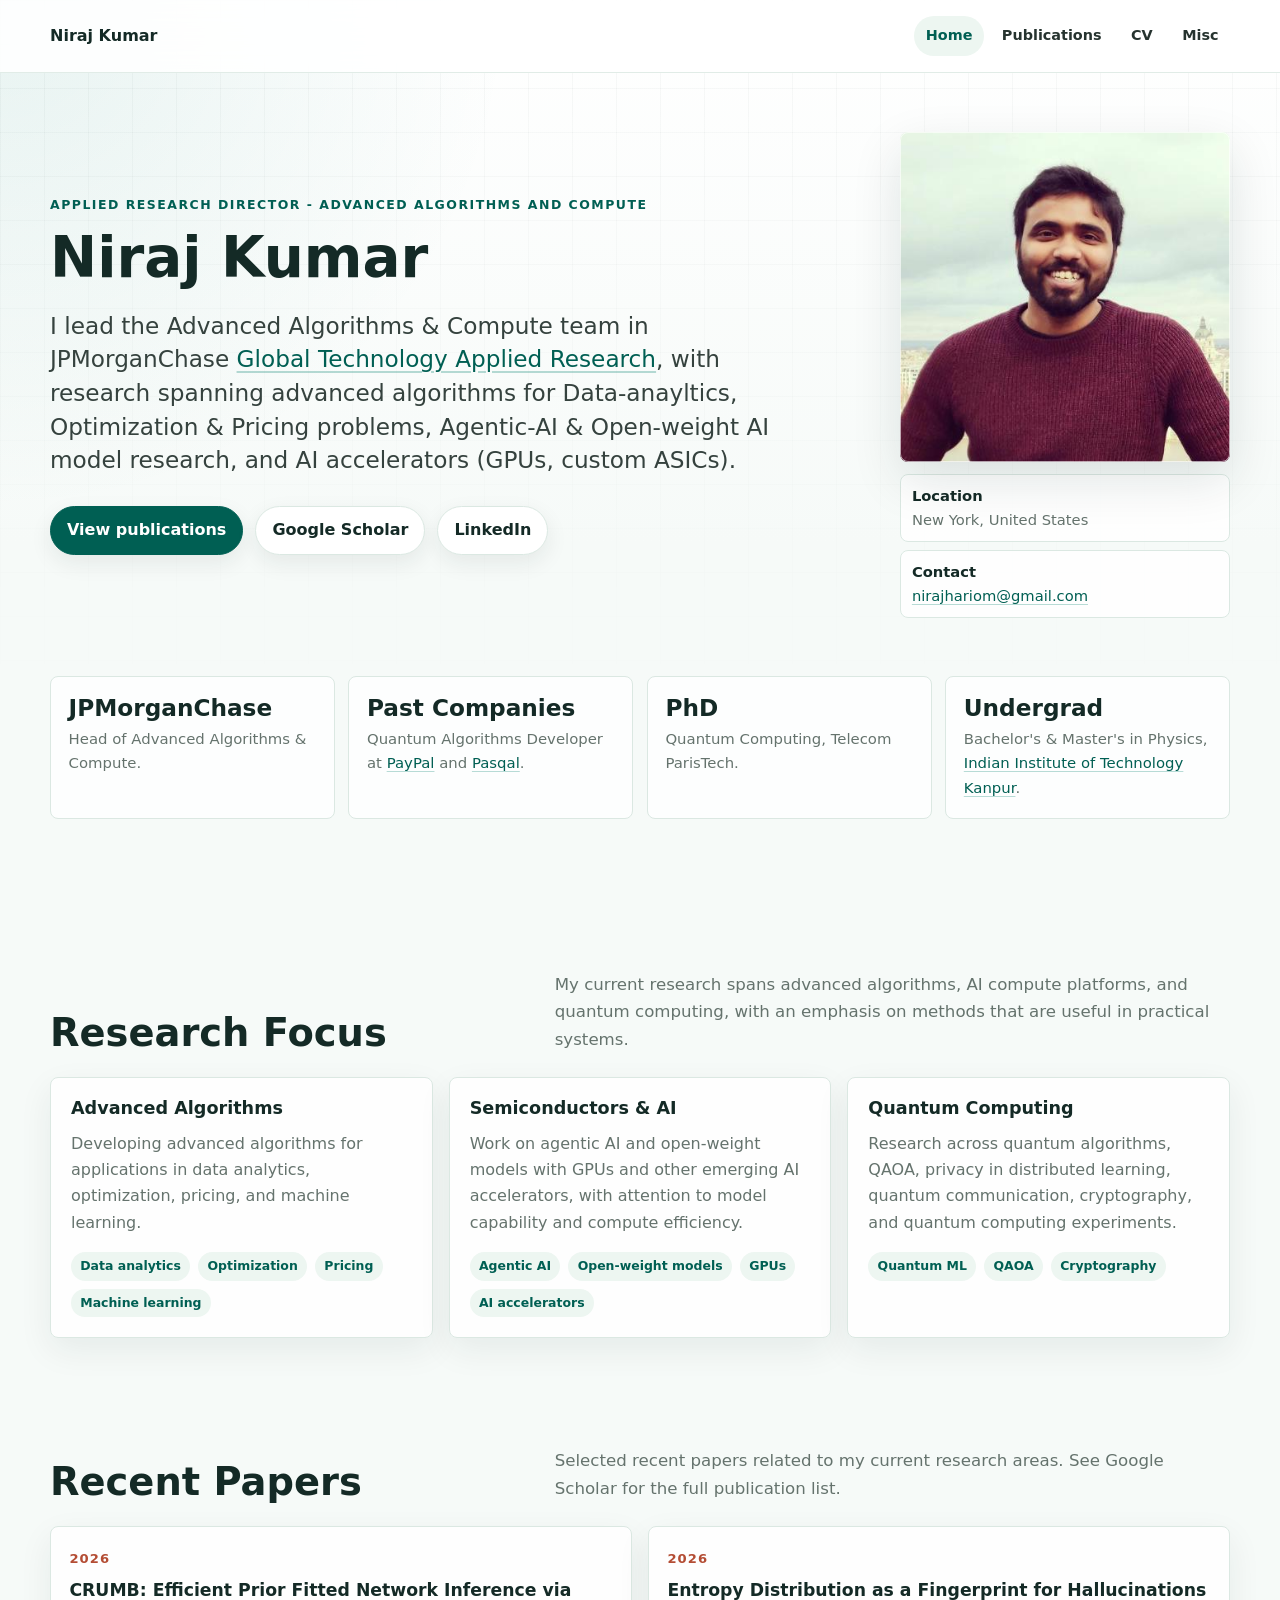
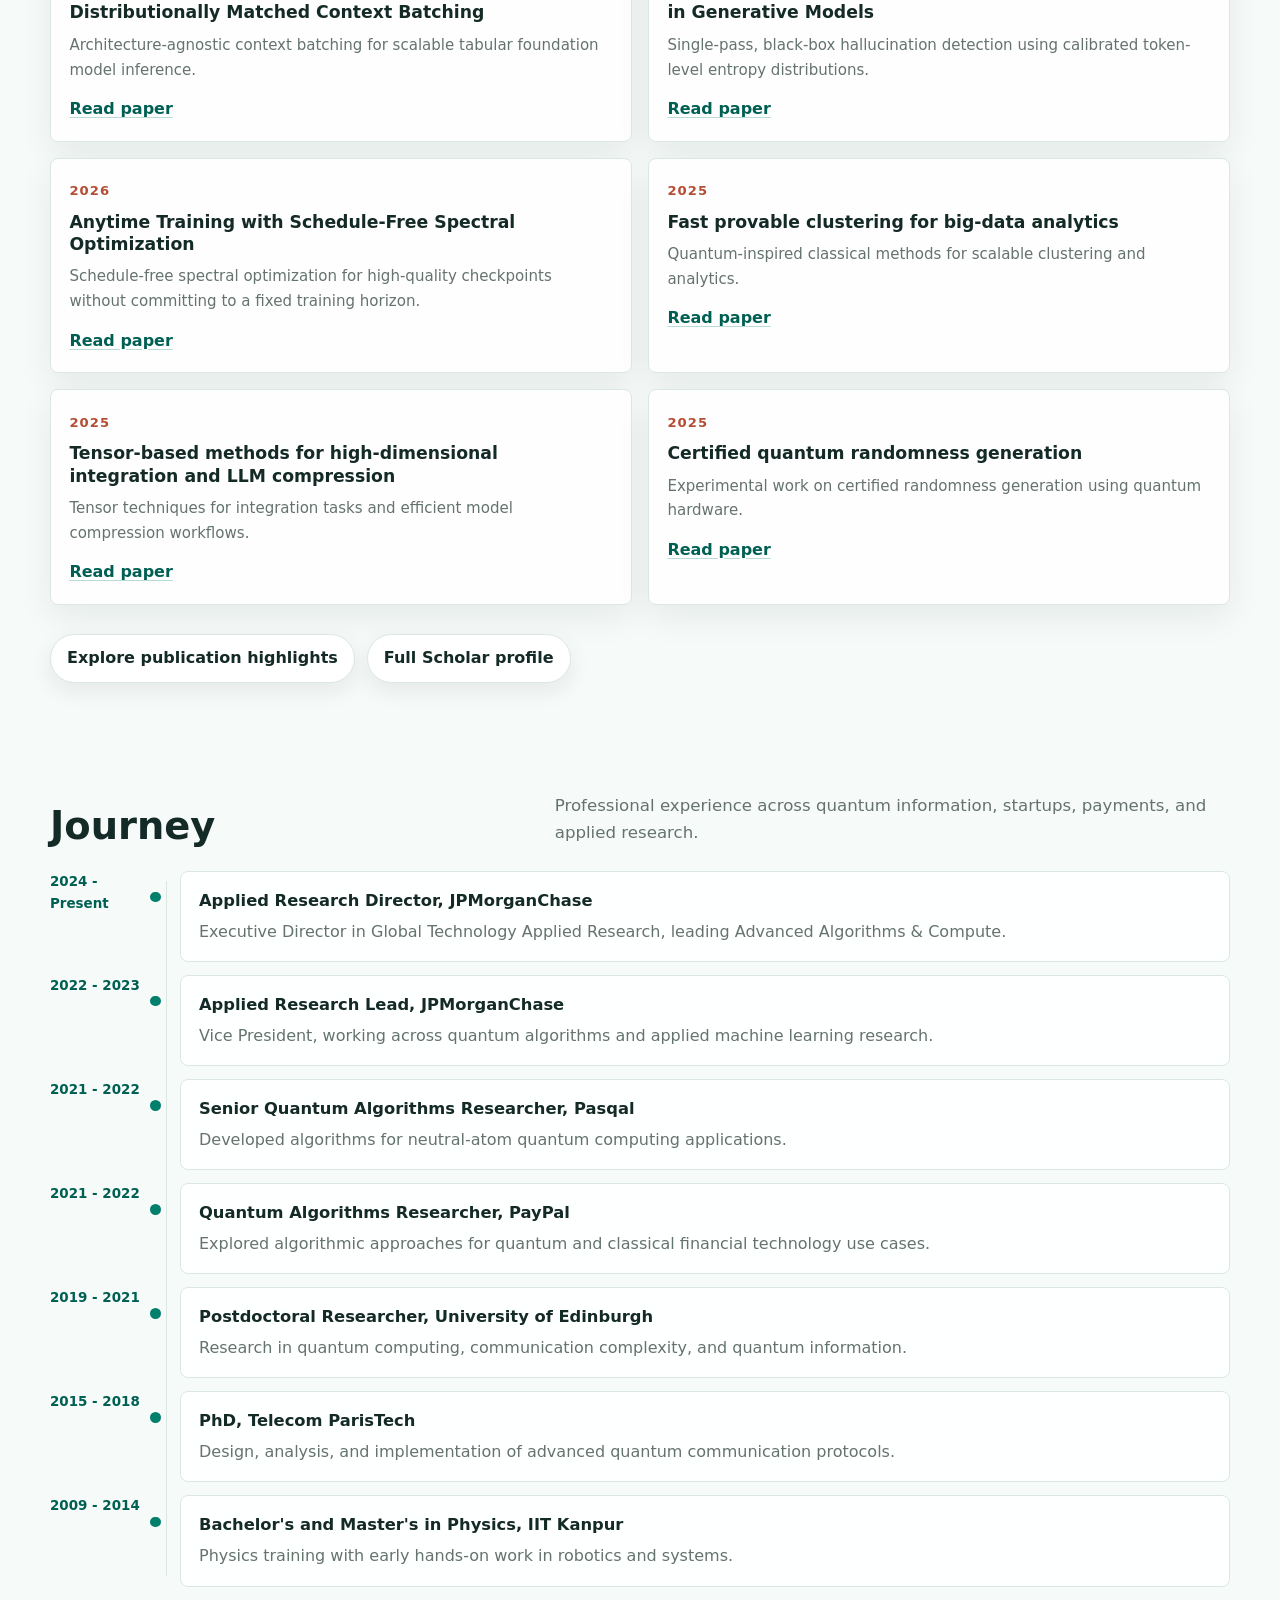
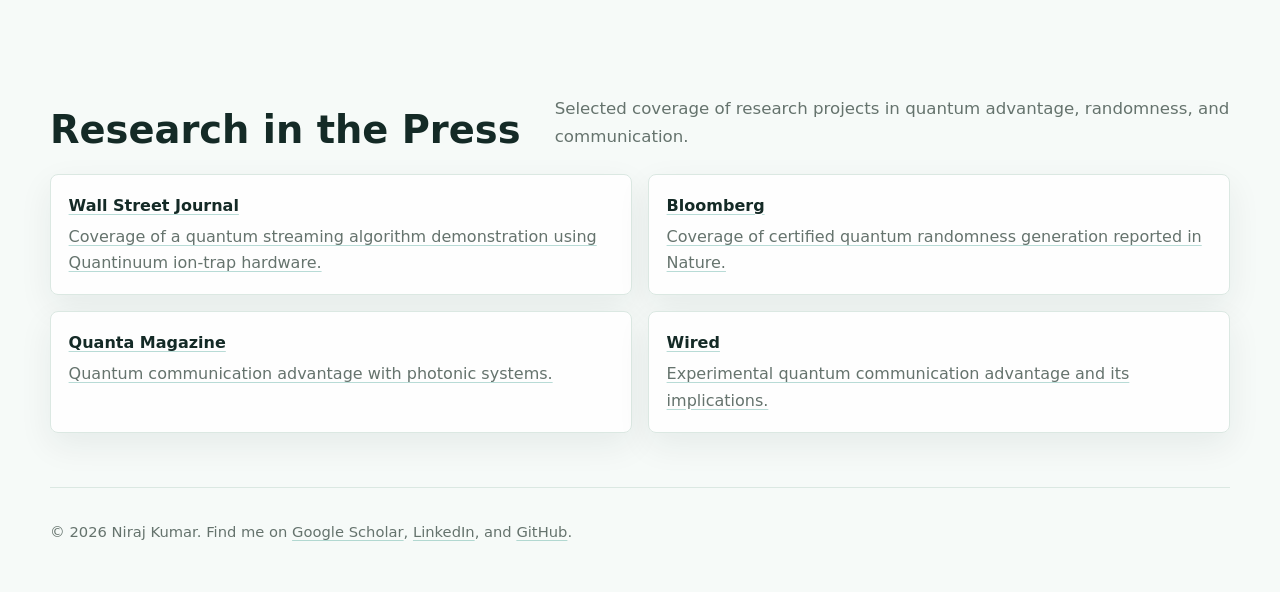
==== index.html @ 48a0d88f "Update index.html" ====
<!doctype html>
<html lang="en">
<head>
  <meta charset="utf-8">
  <meta name="viewport" content="width=device-width, initial-scale=1">

  <title>Niraj Kumar | Applied Research Director at JPMorganChase</title>
  <link rel="canonical" href="https://nirajkumar92.github.io/">
  <meta name="description" content="Niraj Kumar is an Applied Research Director at JPMorganChase GTAR working on advanced algorithms, AI compute, optimization, and quantum computing.">

  <meta name="google-site-verification" content="pSe8TvhE9SYt-jB5X8OEEbvSDtp_xi95sggLkRnEEz4">

  <script type="application/ld+json">
  {
    "@context": "https://schema.org",
    "@type": "ProfilePage",
    "url": "https://nirajkumar92.github.io/",
    "name": "Niraj Kumar",
    "description": "Applied research in advanced algorithms, AI compute, optimization, and quantum computing.",
    "mainEntity": {
      "@type": "Person",
      "@id": "https://nirajkumar92.github.io/#niraj-kumar",
      "name": "Niraj Kumar",
      "url": "https://nirajkumar92.github.io/",
      "image": "https://nirajkumar92.github.io/assets/headshot.jpg",
      "jobTitle": "Applied Research Director",
      "worksFor": {
        "@type": "Organization",
        "name": "JPMorganChase Global Technology Applied Research"
      },
      "hasCredential": {
        "@type": "EducationalOccupationalCredential",
        "credentialCategory": "PhD"
      },
      "sameAs": [
        "https://www.linkedin.com/in/nirajkumar92/",
        "https://scholar.google.com/citations?user=RTUHCCQAAAAJ&hl=en",
        "https://orcid.org/0000-0003-3037-1083",
        "https://github.com/nirajkumar92",
        "https://x.com/niraj_kum"
      ],
      "knowsAbout": [
        "quantum-inspired algorithms",
        "randomized numerical linear algebra",
        "machine learning",
        "large language models",
        "tensor networks",
        "optimization",
        "quantum algorithms",
        "quantum communication"
      ]
    }
  }
  </script>

  <meta property="og:type" content="profile">
  <meta property="og:url" content="https://nirajkumar92.github.io/">
  <meta property="og:title" content="Niraj Kumar | Applied Research Director at JPMorganChase">
  <meta property="og:description" content="Applied research in advanced algorithms, AI compute, optimization, and quantum computing.">
  <meta property="og:image" content="https://nirajkumar92.github.io/assets/headshot.jpg">
  <meta name="twitter:card" content="summary_large_image">
  <meta name="twitter:title" content="Niraj Kumar | Applied Research Director at JPMorganChase">
  <meta name="twitter:description" content="Applied research in advanced algorithms, AI compute, optimization, and quantum computing.">
  <meta name="twitter:url" content="https://nirajkumar92.github.io/">
  <meta name="twitter:image" content="https://nirajkumar92.github.io/assets/headshot.jpg">

  <link rel="stylesheet" href="/assets/style.css?v=20260613">
</head>

<body>
  <nav class="skip-links" aria-label="Skip links">
    <ul>
      <li><a href="#site-nav" class="screen-reader-shortcut">Skip to navigation</a></li>
      <li><a href="#main" class="screen-reader-shortcut">Skip to content</a></li>
      <li><a href="#footer" class="screen-reader-shortcut">Skip to footer</a></li>
    </ul>
  </nav>

  <header class="site-header">
    <nav id="site-nav" class="site-nav" aria-label="Primary">
      <a class="brand" href="/index.html">Niraj Kumar</a>
      <ul class="nav-links">
        <li><a href="/index.html" aria-current="page">Home</a></li>
        <li><a href="/publications.html">Publications</a></li>
        <li><a href="/cv.html">CV</a></li>
        <li><a href="/misc.html">Misc</a></li>
      </ul>
    </nav>
  </header>

  <main id="main">
    <section class="hero" aria-labelledby="intro-title">
      <div>
        <p class="eyebrow">Applied Research Director - Advanced Algorithms and Compute</p>
        <h1 id="intro-title">Niraj Kumar</h1>
        <p class="lede">
          I lead the Advanced Algorithms &amp; Compute team in JPMorganChase
          <a href="https://www.jpmorganchase.com/about/technology/research/applied-research" target="_blank" rel="noopener">Global Technology Applied Research</a>,
          with research spanning advanced algorithms for Data-anayltics, Optimization & Pricing problems, Agentic-AI & Open-weight AI model research, and AI accelerators (GPUs, custom ASICs).
        </p>
        <div class="hero-actions">
          <a class="button primary" href="/publications.html">View publications</a>
          <a class="button" href="https://scholar.google.com/citations?user=RTUHCCQAAAAJ&hl=en" target="_blank" rel="noopener">Google Scholar</a>
          <a class="button" href="https://www.linkedin.com/in/nirajkumar92/" target="_blank" rel="noopener">LinkedIn</a>
        </div>
      </div>

      <aside class="hero-portrait" aria-label="Profile summary">
        <div class="portrait-frame">
          <img src="/assets/headshot.jpg" alt="Niraj Kumar portrait">
        </div>
        <ul class="profile-facts">
          <li><strong>Location</strong>New York, United States</li>
          <li><strong>Contact</strong><a href="mailto:nirajhariom@gmail.com">nirajhariom@gmail.com</a></li>
        </ul>
      </aside>
    </section>

    <section class="section compact" aria-label="Research highlights">
      <div class="quick-stats">
        <div class="stat">
          <strong>JPMorganChase</strong>
          <span>Head of Advanced Algorithms &amp; Compute.</span>
        </div>
        <div class="stat">
          <strong>Past Companies</strong>
          <span>Quantum Algorithms Developer at <a href="https://www.paypal.com/" target="_blank" rel="noopener">PayPal</a> and <a href="https://pasqal.com/" target="_blank" rel="noopener">Pasqal</a>.</span>
        </div>
        <div class="stat">
          <strong>PhD</strong>
          <span>Quantum Computing, Telecom ParisTech.</span>
        </div>
        <div class="stat">
          <strong>Undergrad</strong>
          <span>Bachelor's &amp; Master's in Physics, <a href="https://www.iitk.ac.in/" target="_blank" rel="noopener">Indian Institute of Technology Kanpur</a>.</span>
        </div>
      </div>
    </section>

    <section class="section" aria-labelledby="focus-title">
      <div class="section-header">
        <h2 id="focus-title">Research Focus</h2>
        <p>
          My current research spans advanced algorithms, AI compute platforms, and quantum computing, with an emphasis
          on methods that are useful in practical systems.
        </p>
      </div>
      <div class="card-grid">
        <article class="feature-card">
          <h3>Advanced Algorithms</h3>
          <p>Developing advanced algorithms for applications in data analytics, optimization, pricing, and machine learning.</p>
          <ul class="tag-list">
            <li>Data analytics</li>
            <li>Optimization</li>
            <li>Pricing</li>
            <li>Machine learning</li>
          </ul>
        </article>
        <article class="feature-card">
          <h3>Semiconductors &amp; AI</h3>
          <p>Work on agentic AI and open-weight models with GPUs and other emerging AI accelerators, with attention to model capability and compute efficiency.</p>
          <ul class="tag-list">
            <li>Agentic AI</li>
            <li>Open-weight models</li>
            <li>GPUs</li>
            <li>AI accelerators</li>
          </ul>
        </article>
        <article class="feature-card">
          <h3>Quantum Computing</h3>
          <p>Research across quantum algorithms, QAOA, privacy in distributed learning, quantum communication, cryptography, and quantum computing experiments.</p>
          <ul class="tag-list">
            <li>Quantum ML</li>
            <li>QAOA</li>
            <li>Cryptography</li>
          </ul>
        </article>
      </div>
    </section>

    <section class="section" aria-labelledby="papers-title">
      <div class="section-header">
        <h2 id="papers-title">Recent Papers</h2>
        <p>
          Selected recent papers related to my current research areas. See Google Scholar for the full publication list.
        </p>
      </div>
      <div class="paper-grid">
        <article class="paper-card">
          <time datetime="2026">2026</time>
          <h3>CRUMB: Efficient Prior Fitted Network Inference via Distributionally Matched Context Batching</h3>
          <p>Architecture-agnostic context batching for scalable tabular foundation model inference.</p>
          <a href="https://arxiv.org/abs/2606.11473" target="_blank" rel="noopener">Read paper</a>
        </article>
        <article class="paper-card">
          <time datetime="2026">2026</time>
          <h3>Entropy Distribution as a Fingerprint for Hallucinations in Generative Models</h3>
          <p>Single-pass, black-box hallucination detection using calibrated token-level entropy distributions.</p>
          <a href="https://arxiv.org/abs/2605.28264" target="_blank" rel="noopener">Read paper</a>
        </article>
        <article class="paper-card">
          <time datetime="2026">2026</time>
          <h3>Anytime Training with Schedule-Free Spectral Optimization</h3>
          <p>Schedule-free spectral optimization for high-quality checkpoints without committing to a fixed training horizon.</p>
          <a href="https://arxiv.org/abs/2605.23061" target="_blank" rel="noopener">Read paper</a>
        </article>
        <article class="paper-card">
          <time datetime="2025">2025</time>
          <h3>Fast provable clustering for big-data analytics</h3>
          <p>Quantum-inspired classical methods for scalable clustering and analytics.</p>
          <a href="https://arxiv.org/abs/2504.20982" target="_blank" rel="noopener">Read paper</a>
        </article>
        <article class="paper-card">
          <time datetime="2025">2025</time>
          <h3>Tensor-based methods for high-dimensional integration and LLM compression</h3>
          <p>Tensor techniques for integration tasks and efficient model compression workflows.</p>
          <a href="https://arxiv.org/abs/2506.09105" target="_blank" rel="noopener">Read paper</a>
        </article>
        <article class="paper-card">
          <time datetime="2025">2025</time>
          <h3>Certified quantum randomness generation</h3>
          <p>Experimental work on certified randomness generation using quantum hardware.</p>
          <a href="https://www.nature.com/articles/s41586-025-08737-1" target="_blank" rel="noopener">Read paper</a>
        </article>
      </div>
      <div class="button-row">
        <a class="button" href="/publications.html">Explore publication highlights</a>
        <a class="button" href="https://scholar.google.com/citations?user=RTUHCCQAAAAJ&hl=en" target="_blank" rel="noopener">Full Scholar profile</a>
      </div>
    </section>

    <section class="section" aria-labelledby="journey-title">
      <div class="section-header">
        <h2 id="journey-title">Journey</h2>
        <p>
          Professional experience across quantum information, startups, payments, and applied research.
        </p>
      </div>
      <ol class="timeline">
        <li>
          <time>2024 - Present</time>
          <div class="timeline-content">
            <h3>Applied Research Director, JPMorganChase</h3>
            <p>Executive Director in Global Technology Applied Research, leading Advanced Algorithms &amp; Compute.</p>
          </div>
        </li>
        <li>
          <time>2022 - 2023</time>
          <div class="timeline-content">
            <h3>Applied Research Lead, JPMorganChase</h3>
            <p>Vice President, working across quantum algorithms and applied machine learning research.</p>
          </div>
        </li>
        <li>
          <time>2021 - 2022</time>
          <div class="timeline-content">
            <h3>Senior Quantum Algorithms Researcher, Pasqal</h3>
            <p>Developed algorithms for neutral-atom quantum computing applications.</p>
          </div>
        </li>
        <li>
          <time>2021 - 2022</time>
          <div class="timeline-content">
            <h3>Quantum Algorithms Researcher, PayPal</h3>
            <p>Explored algorithmic approaches for quantum and classical financial technology use cases.</p>
          </div>
        </li>
        <li>
          <time>2019 - 2021</time>
          <div class="timeline-content">
            <h3>Postdoctoral Researcher, University of Edinburgh</h3>
            <p>Research in quantum computing, communication complexity, and quantum information.</p>
          </div>
        </li>
        <li>
          <time>2015 - 2018</time>
          <div class="timeline-content">
            <h3>PhD, Telecom ParisTech</h3>
            <p>Design, analysis, and implementation of advanced quantum communication protocols.</p>
          </div>
        </li>
        <li>
          <time>2009 - 2014</time>
          <div class="timeline-content">
            <h3>Bachelor's and Master's in Physics, IIT Kanpur</h3>
            <p>Physics training with early hands-on work in robotics and systems.</p>
          </div>
        </li>
      </ol>
    </section>

    <section class="section" aria-labelledby="press-title">
      <div class="section-header">
        <h2 id="press-title">Research in the Press</h2>
        <p>
          Selected coverage of research projects in quantum advantage, randomness, and communication.
        </p>
      </div>
      <div class="press-list">
        <a class="press-card" href="https://www.wsj.com/articles/the-next-big-quantum-computer-has-arrived-c1053c2a" target="_blank" rel="noopener">
          <strong>Wall Street Journal</strong>
          <span>Coverage of a quantum streaming algorithm demonstration using Quantinuum ion-trap hardware.</span>
        </a>
        <a class="press-card" href="https://www.bloomberg.com/news/articles/2025-03-26/jpmorgan-says-quantum-experiment-generated-truly-random-numbers" target="_blank" rel="noopener">
          <strong>Bloomberg</strong>
          <span>Coverage of certified quantum randomness generation reported in Nature.</span>
        </a>
        <a class="press-card" href="https://www.quantamagazine.org/milestone-experiment-proves-quantum-communication-really-is-faster-20181219/" target="_blank" rel="noopener">
          <strong>Quanta Magazine</strong>
          <span>Quantum communication advantage with photonic systems.</span>
        </a>
        <a class="press-card" href="https://www.wired.com/story/its-not-a-myth-quantum-messages-really-can-travel-faster/" target="_blank" rel="noopener">
          <strong>Wired</strong>
          <span>Experimental quantum communication advantage and its implications.</span>
        </a>
      </div>
    </section>
  </main>

  <footer id="footer" class="page-footer">
    <span>© 2026 Niraj Kumar.</span>
    <span> Find me on <a href="https://scholar.google.com/citations?user=RTUHCCQAAAAJ&hl=en" target="_blank" rel="noopener">Google Scholar</a>, <a href="https://www.linkedin.com/in/nirajkumar92/" target="_blank" rel="noopener">LinkedIn</a>, and <a href="https://github.com/nirajkumar92" target="_blank" rel="noopener">GitHub</a>.</span>
  </footer>
</body>
</html>
---- assets/style.css ----
:root {
  --bg: #f6faf8;
  --surface: #ffffff;
  --surface-soft: #edf6f1;
  --text: #26332f;
  --heading: #142a26;
  --muted: #65736d;
  --line: #dbe8e2;
  --accent: #007f6d;
  --accent-strong: #005f53;
  --accent-warm: #b44d34;
  --shadow: 0 18px 50px rgba(20, 42, 38, 0.12);
  --max: 1180px;
}

* {
  box-sizing: border-box;
}

html {
  scroll-behavior: smooth;
}

body {
  margin: 0;
  background:
    radial-gradient(circle at top left, rgba(0, 127, 109, 0.09), transparent 32rem),
    linear-gradient(180deg, #ffffff 0%, var(--bg) 34rem);
  color: var(--text);
  font-family: Inter, ui-sans-serif, system-ui, -apple-system, BlinkMacSystemFont, "Segoe UI", Arial, sans-serif;
  font-size: 16px;
  line-height: 1.65;
}

body::before {
  content: "";
  position: fixed;
  inset: 0;
  pointer-events: none;
  background-image: linear-gradient(rgba(20, 42, 38, 0.035) 1px, transparent 1px), linear-gradient(90deg, rgba(20, 42, 38, 0.035) 1px, transparent 1px);
  background-size: 44px 44px;
  mask-image: linear-gradient(180deg, #000 0%, transparent 44rem);
}

a {
  color: var(--accent-strong);
  text-decoration-color: rgba(0, 127, 109, 0.28);
  text-underline-offset: 0.18em;
}

a:hover,
a:focus {
  color: var(--accent);
}

img {
  max-width: 100%;
  display: block;
}

.skip-links {
  margin: 0;
}

.skip-links ul {
  margin: 0;
  padding: 0;
  list-style: none;
}

.screen-reader-shortcut {
  position: absolute;
  top: -1000em;
  left: 0.75rem;
  z-index: 99;
  padding: 0.65rem 0.9rem;
  background: var(--heading);
  color: #fff;
}

.screen-reader-shortcut:focus {
  top: 0.75rem;
}

.site-header {
  position: sticky;
  top: 0;
  z-index: 20;
  border-bottom: 1px solid rgba(219, 232, 226, 0.82);
  background: rgba(255, 255, 255, 0.88);
  backdrop-filter: blur(16px);
}

.site-nav {
  width: min(100% - 2rem, var(--max));
  margin: 0 auto;
  min-height: 72px;
  display: flex;
  align-items: center;
  justify-content: space-between;
  gap: 1rem;
}

.brand {
  color: var(--heading);
  font-weight: 800;
  letter-spacing: 0;
  text-decoration: none;
}

.nav-links {
  display: flex;
  align-items: center;
  gap: 0.4rem;
  margin: 0;
  padding: 0;
  list-style: none;
}

.nav-links a {
  display: inline-flex;
  align-items: center;
  min-height: 40px;
  padding: 0.35rem 0.72rem;
  border-radius: 999px;
  color: var(--text);
  font-size: 0.9rem;
  font-weight: 700;
  text-decoration: none;
}

.nav-links a:hover,
.nav-links a[aria-current="page"] {
  background: var(--surface-soft);
  color: var(--accent-strong);
}

.section,
.page-shell {
  width: min(100% - 2rem, var(--max));
  margin: 0 auto;
}

.hero {
  position: relative;
  width: min(100% - 2rem, var(--max));
  margin: 0 auto;
  padding: 3.7rem 0 2.45rem;
  display: grid;
  grid-template-columns: minmax(0, 1.35fr) minmax(280px, 0.65fr);
  gap: 2.6rem;
  align-items: center;
}

.eyebrow {
  margin: 0 0 0.9rem;
  color: var(--accent-strong);
  font-size: 0.78rem;
  font-weight: 800;
  letter-spacing: 0.12em;
  text-transform: uppercase;
}

.hero h1,
.page-hero h1 {
  margin: 0;
  color: var(--heading);
  font-size: clamp(2.35rem, 4.4vw, 3.9rem);
  line-height: 0.98;
  letter-spacing: 0;
}

.hero .lede,
.page-hero .lede {
  max-width: 760px;
  margin: 1.45rem 0 0;
  color: #35423e;
  font-size: clamp(1.12rem, 2vw, 1.45rem);
  line-height: 1.45;
}

.hero-actions,
.button-row {
  display: flex;
  flex-wrap: wrap;
  gap: 0.75rem;
  margin-top: 1.8rem;
}

.button {
  display: inline-flex;
  align-items: center;
  justify-content: center;
  min-height: 44px;
  padding: 0.65rem 1rem;
  border: 1px solid var(--line);
  border-radius: 999px;
  background: var(--surface);
  color: var(--heading);
  font-weight: 800;
  text-decoration: none;
  box-shadow: 0 8px 22px rgba(20, 42, 38, 0.08);
}

.button.primary {
  border-color: var(--accent-strong);
  background: var(--accent-strong);
  color: #fff;
}

.button:hover {
  transform: translateY(-1px);
  color: var(--heading);
}

.button.primary:hover {
  color: #fff;
  background: var(--accent);
}

.hero-portrait {
  justify-self: end;
  width: min(100%, 330px);
}

.portrait-frame {
  position: relative;
  border-radius: 8px;
  overflow: hidden;
  background: var(--surface-soft);
  box-shadow: var(--shadow);
}

.portrait-frame::after {
  content: "";
  position: absolute;
  inset: 0;
  border: 1px solid rgba(255, 255, 255, 0.62);
  border-radius: inherit;
  pointer-events: none;
}

.portrait-frame img {
  width: 100%;
  aspect-ratio: 1;
  object-fit: cover;
}

.profile-facts {
  margin: 0.75rem 0 0;
  padding: 0;
  list-style: none;
  display: grid;
  gap: 0.5rem;
}

.profile-facts li {
  padding: 0.54rem 0.68rem;
  border: 1px solid var(--line);
  border-radius: 8px;
  background: rgba(255, 255, 255, 0.82);
  color: var(--muted);
  font-size: 0.92rem;
}

.profile-facts strong {
  display: block;
  color: var(--heading);
}

.quick-stats {
  display: grid;
  grid-template-columns: repeat(4, minmax(0, 1fr));
  gap: 0.85rem;
  margin: 0 auto 2.7rem;
}

.stat {
  min-height: 112px;
  padding: 1.1rem;
  border: 1px solid var(--line);
  border-radius: 8px;
  background: rgba(255, 255, 255, 0.82);
}

.stat strong {
  display: block;
  color: var(--heading);
  font-size: 1.45rem;
  line-height: 1.1;
}

.stat span {
  display: block;
  margin-top: 0.4rem;
  color: var(--muted);
  font-size: 0.93rem;
}

.section {
  padding: 3.4rem 0;
}

.section.compact {
  padding-top: 1.2rem;
}

.section-header {
  display: grid;
  grid-template-columns: minmax(0, 0.7fr) minmax(0, 1fr);
  gap: 2rem;
  align-items: end;
  margin-bottom: 1.5rem;
}

.section-header h2,
.page__title {
  margin: 0;
  color: var(--heading);
  font-size: clamp(1.75rem, 3vw, 2.55rem);
  line-height: 1.08;
}

.section-header p {
  margin: 0;
  color: var(--muted);
  font-size: 1.04rem;
}

.card-grid {
  display: grid;
  grid-template-columns: repeat(3, minmax(0, 1fr));
  gap: 1rem;
}

.feature-card,
.paper-card,
.press-card,
.info-card {
  border: 1px solid var(--line);
  border-radius: 8px;
  background: rgba(255, 255, 255, 0.9);
  box-shadow: 0 12px 34px rgba(20, 42, 38, 0.07);
}

.feature-card,
.info-card {
  padding: 1.25rem;
}

.feature-card h3,
.info-card h2,
.info-card h3 {
  margin: 0 0 0.65rem;
  color: var(--heading);
  font-size: 1.1rem;
  line-height: 1.25;
}

.feature-card p,
.info-card p {
  margin: 0;
  color: var(--muted);
}

.tag-list {
  display: flex;
  flex-wrap: wrap;
  gap: 0.5rem;
  margin: 1rem 0 0;
  padding: 0;
  list-style: none;
}

.tag-list li,
.tag {
  display: inline-flex;
  align-items: center;
  min-height: 28px;
  padding: 0.25rem 0.58rem;
  border-radius: 999px;
  background: var(--surface-soft);
  color: var(--accent-strong);
  font-size: 0.78rem;
  font-weight: 800;
}

.paper-grid {
  display: grid;
  grid-template-columns: repeat(2, minmax(0, 1fr));
  gap: 1rem;
}

.paper-card {
  padding: 1.15rem;
}

.paper-card time,
.paper-card .venue {
  color: var(--accent-warm);
  font-size: 0.82rem;
  font-weight: 800;
  letter-spacing: 0.08em;
  text-transform: uppercase;
}

.paper-card h3 {
  margin: 0.45rem 0 0.55rem;
  color: var(--heading);
  font-size: 1.08rem;
  line-height: 1.3;
}

.paper-card p {
  margin: 0;
  color: var(--muted);
  font-size: 0.94rem;
}

.paper-card a {
  display: inline-flex;
  margin-top: 0.85rem;
  font-weight: 800;
}

.timeline {
  position: relative;
  display: grid;
  gap: 0.8rem;
  margin: 0;
  padding: 0;
  list-style: none;
}

.timeline::before {
  content: "";
  position: absolute;
  left: 7.25rem;
  top: 0.65rem;
  bottom: 0.65rem;
  width: 1px;
  background: var(--line);
}

.timeline li {
  display: grid;
  grid-template-columns: 6.4rem minmax(0, 1fr);
  gap: 1.75rem;
  align-items: start;
}

.timeline time {
  color: var(--accent-strong);
  font-size: 0.84rem;
  font-weight: 900;
}

.timeline-content {
  position: relative;
  padding: 1rem 1.1rem;
  border: 1px solid var(--line);
  border-radius: 8px;
  background: rgba(255, 255, 255, 0.88);
}

.timeline-content::before {
  content: "";
  position: absolute;
  left: -2.14rem;
  top: 1.08rem;
  width: 0.65rem;
  height: 0.65rem;
  border: 3px solid var(--bg);
  border-radius: 999px;
  background: var(--accent);
}

.timeline-content h3 {
  margin: 0;
  color: var(--heading);
  font-size: 1.02rem;
}

.timeline-content p {
  margin: 0.25rem 0 0;
  color: var(--muted);
}

.press-list {
  display: grid;
  grid-template-columns: repeat(2, minmax(0, 1fr));
  gap: 1rem;
}

.press-card {
  padding: 1.1rem;
}

.press-card strong {
  display: block;
  color: var(--heading);
}

.press-card span {
  display: block;
  margin-top: 0.3rem;
  color: var(--muted);
}

.page-hero {
  padding: 4rem 0 2.2rem;
}

.page-shell {
  padding-bottom: 4rem;
}

.content-grid {
  display: grid;
  grid-template-columns: minmax(0, 1fr) 280px;
  gap: 2rem;
  align-items: start;
}

.content-main {
  display: grid;
  gap: 1rem;
}

.content-side {
  position: sticky;
  top: 96px;
  display: grid;
  gap: 1rem;
}

.info-card ul,
.link-list {
  margin: 0.75rem 0 0;
  padding: 0;
  list-style: none;
  display: grid;
  gap: 0.65rem;
}

.info-card li,
.link-list li {
  color: var(--muted);
}

.publication-year {
  margin: 2rem 0 0.8rem;
  color: var(--heading);
  font-size: 1.55rem;
}

.publication-list {
  display: grid;
  gap: 0.9rem;
  margin: 0;
  padding: 0;
  list-style: none;
}

.publication-list .paper-card {
  display: grid;
  grid-template-columns: minmax(0, 1fr) auto;
  gap: 1rem;
}

.page-footer {
  width: min(100% - 2rem, var(--max));
  margin: 0 auto;
  padding: 2rem 0 3rem;
  border-top: 1px solid var(--line);
  color: var(--muted);
  font-size: 0.92rem;
}

.page-footer a {
  color: var(--muted);
}

/* Backward-compatible classes for older pages. */
.masthead {
  border-bottom: 1px solid var(--line);
  background: #fff;
}

.masthead__inner-wrap,
.initial-content {
  width: min(100% - 2rem, var(--max));
  margin: 0 auto;
}

.masthead__menu {
  padding: 1rem 0;
}

.greedy-nav,
.visible-links,
.author__urls {
  display: flex;
  align-items: center;
  gap: 1rem;
  margin: 0;
  padding: 0;
  list-style: none;
}

.site-title {
  margin-right: auto;
  color: var(--heading);
  font-weight: 800;
  text-decoration: none;
}

.visible-links a {
  color: var(--text);
  font-size: 0.9rem;
  font-weight: 700;
  text-decoration: none;
}

.layout--single {
  display: grid;
  grid-template-columns: 240px minmax(0, 1fr);
  gap: 2rem;
  padding: 2rem 0;
}

.sidebar {
  font-size: 0.92rem;
}

.sticky {
  position: sticky;
  top: 96px;
  align-self: start;
}

.author__avatar img {
  width: 156px;
  height: 156px;
  border-radius: 8px;
  object-fit: cover;
}

.author__name {
  margin: 1rem 0 0;
  color: var(--heading);
}

.author__bio,
.small {
  color: var(--muted);
}

.author__urls {
  display: grid;
  gap: 0.35rem;
  margin-top: 1rem;
}

.page__content h2,
.page__content h3 {
  color: var(--heading);
}

@media (max-width: 920px) {
  .hero,
  .section-header,
  .content-grid {
    grid-template-columns: 1fr;
  }

  .hero {
    padding-top: 3rem;
  }

  .hero-portrait {
    justify-self: start;
    width: min(100%, 300px);
  }

  .quick-stats,
  .card-grid,
  .paper-grid,
  .press-list {
    grid-template-columns: repeat(2, minmax(0, 1fr));
  }

  .content-side,
  .sticky {
    position: static;
  }

  .layout--single {
    grid-template-columns: 1fr;
  }
}

@media (max-width: 680px) {
  body {
    font-size: 15px;
  }

  .site-nav {
    min-height: auto;
    padding: 0.9rem 0;
    align-items: flex-start;
    flex-direction: column;
  }

  .nav-links {
    width: 100%;
    overflow-x: auto;
    padding-bottom: 0.2rem;
  }

  .nav-links a {
    white-space: nowrap;
  }

  .hero h1,
  .page-hero h1 {
    font-size: 2.35rem;
  }

  .hero {
    padding-top: 1.35rem;
    gap: 1.35rem;
  }

  .hero .lede,
  .page-hero .lede {
    font-size: 1.02rem;
  }

  .hero-actions,
  .button-row {
    margin-top: 1.15rem;
  }

  .hero-portrait {
    order: -1;
    width: 100%;
    display: grid;
    grid-template-columns: 110px minmax(0, 1fr);
    gap: 0.75rem;
    align-items: start;
  }

  .profile-facts {
    margin: 0;
    gap: 0.34rem;
  }

  .profile-facts li {
    padding: 0.42rem 0.52rem;
    font-size: 0.82rem;
  }

  .quick-stats,
  .card-grid,
  .paper-grid,
  .press-list,
  .publication-list .paper-card {
    grid-template-columns: 1fr;
  }

  .timeline::before {
    left: 0.32rem;
  }

  .timeline li {
    grid-template-columns: 1fr;
    gap: 0.3rem;
    padding-left: 1.6rem;
  }

  .timeline-content::before {
    left: -1.62rem;
  }
}
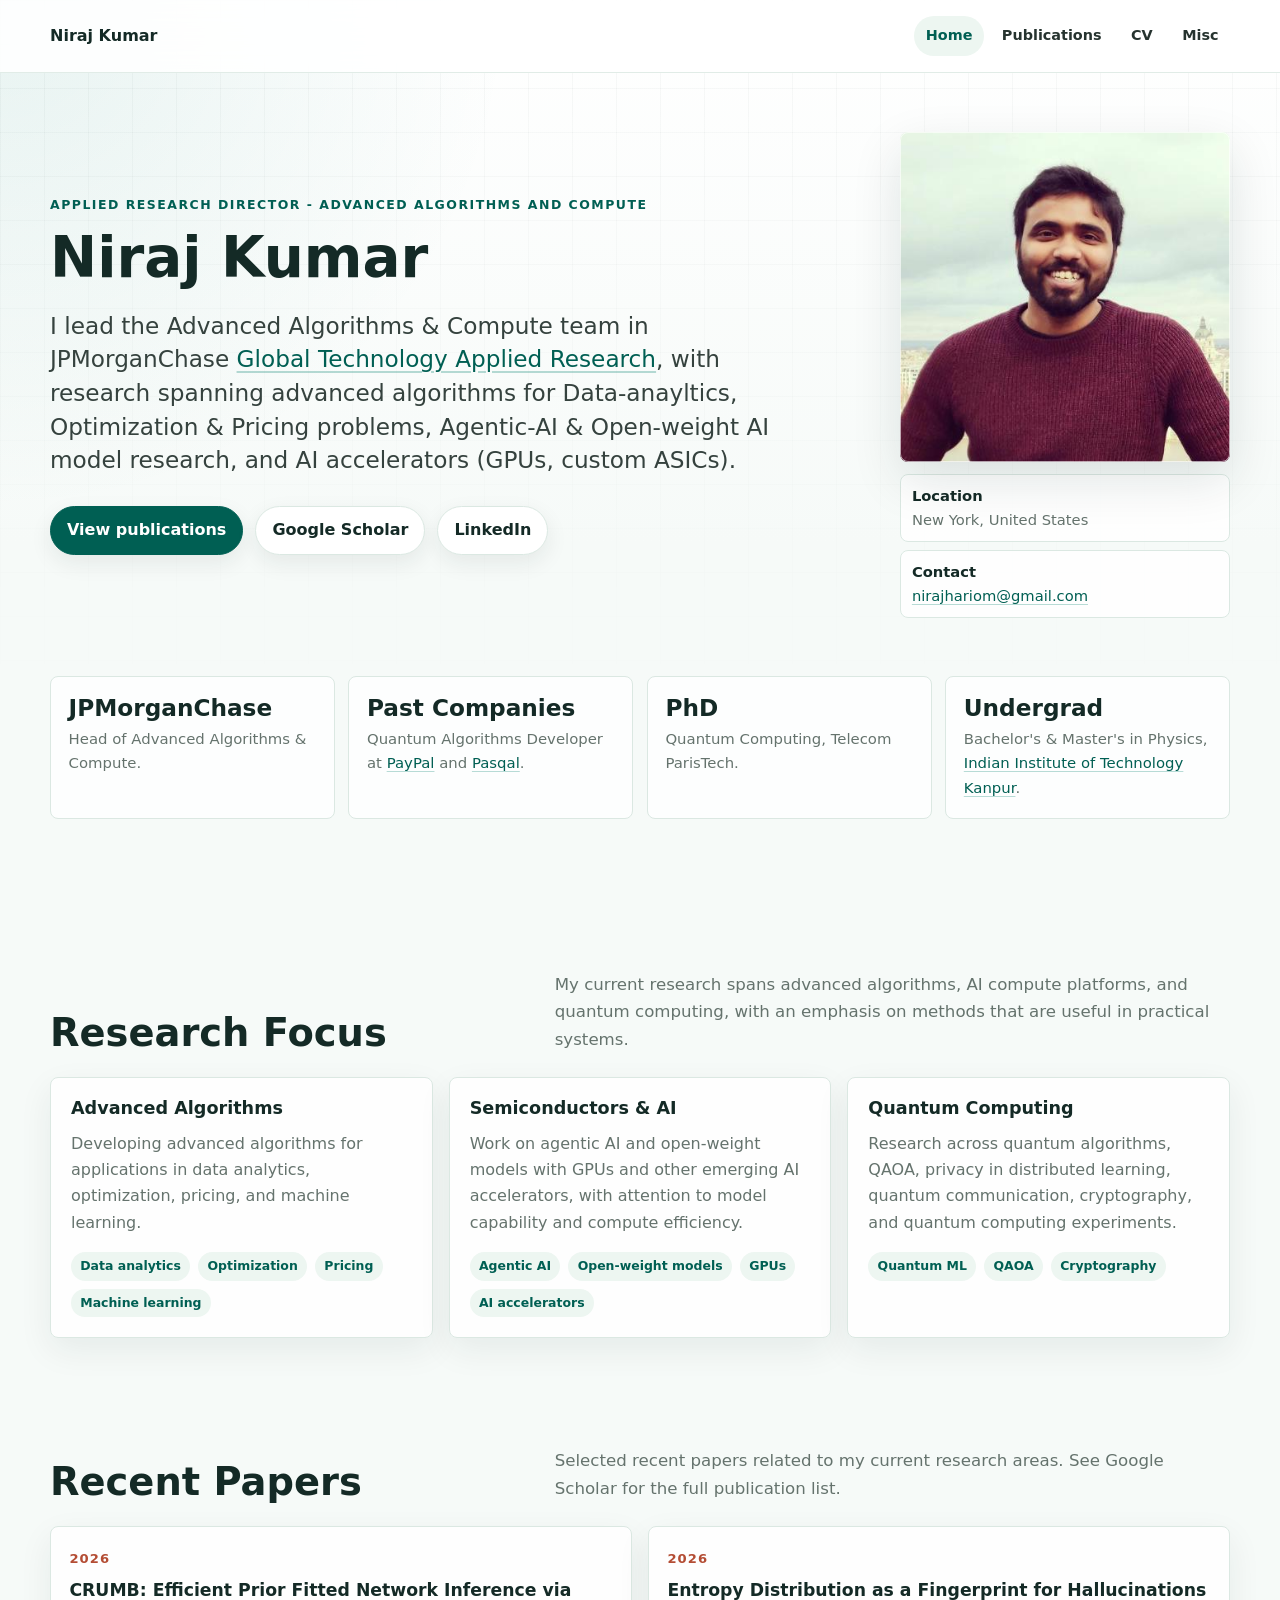
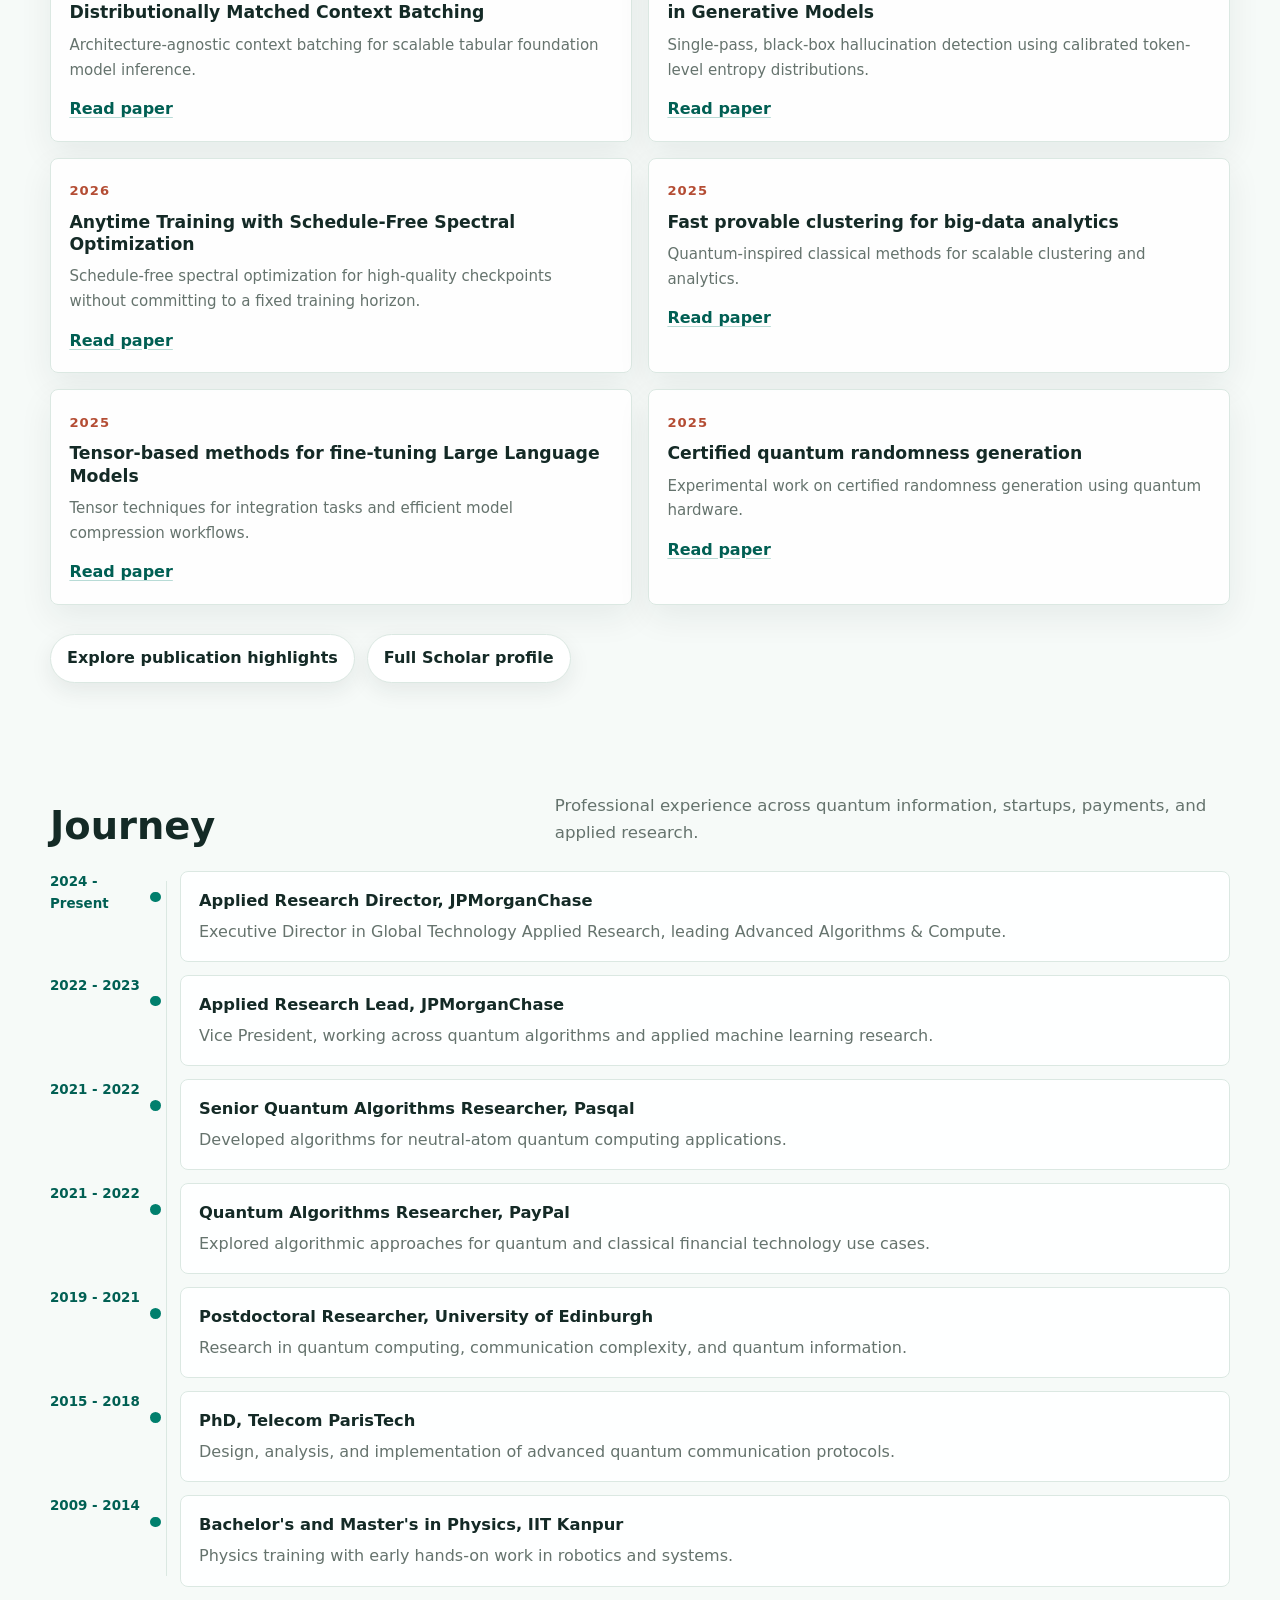
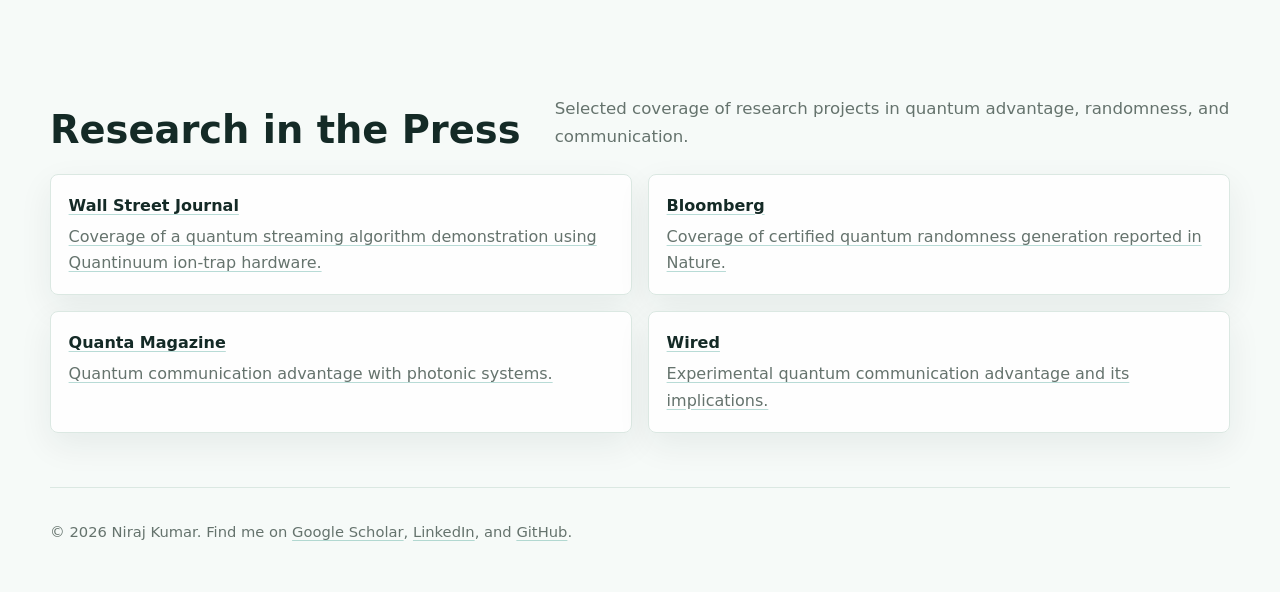
==== commit dc91032d: "Update index.html" ====
--- a/index.html
+++ b/index.html
@@ -212,7 +212,7 @@
         </article>
         <article class="paper-card">
           <time datetime="2025">2025</time>
-          <h3>Tensor-based methods for high-dimensional integration and LLM compression</h3>
+          <h3>Tensor-based methods for fine-tuning Large Language Models</h3>
           <p>Tensor techniques for integration tasks and efficient model compression workflows.</p>
           <a href="https://arxiv.org/abs/2506.09105" target="_blank" rel="noopener">Read paper</a>
         </article>
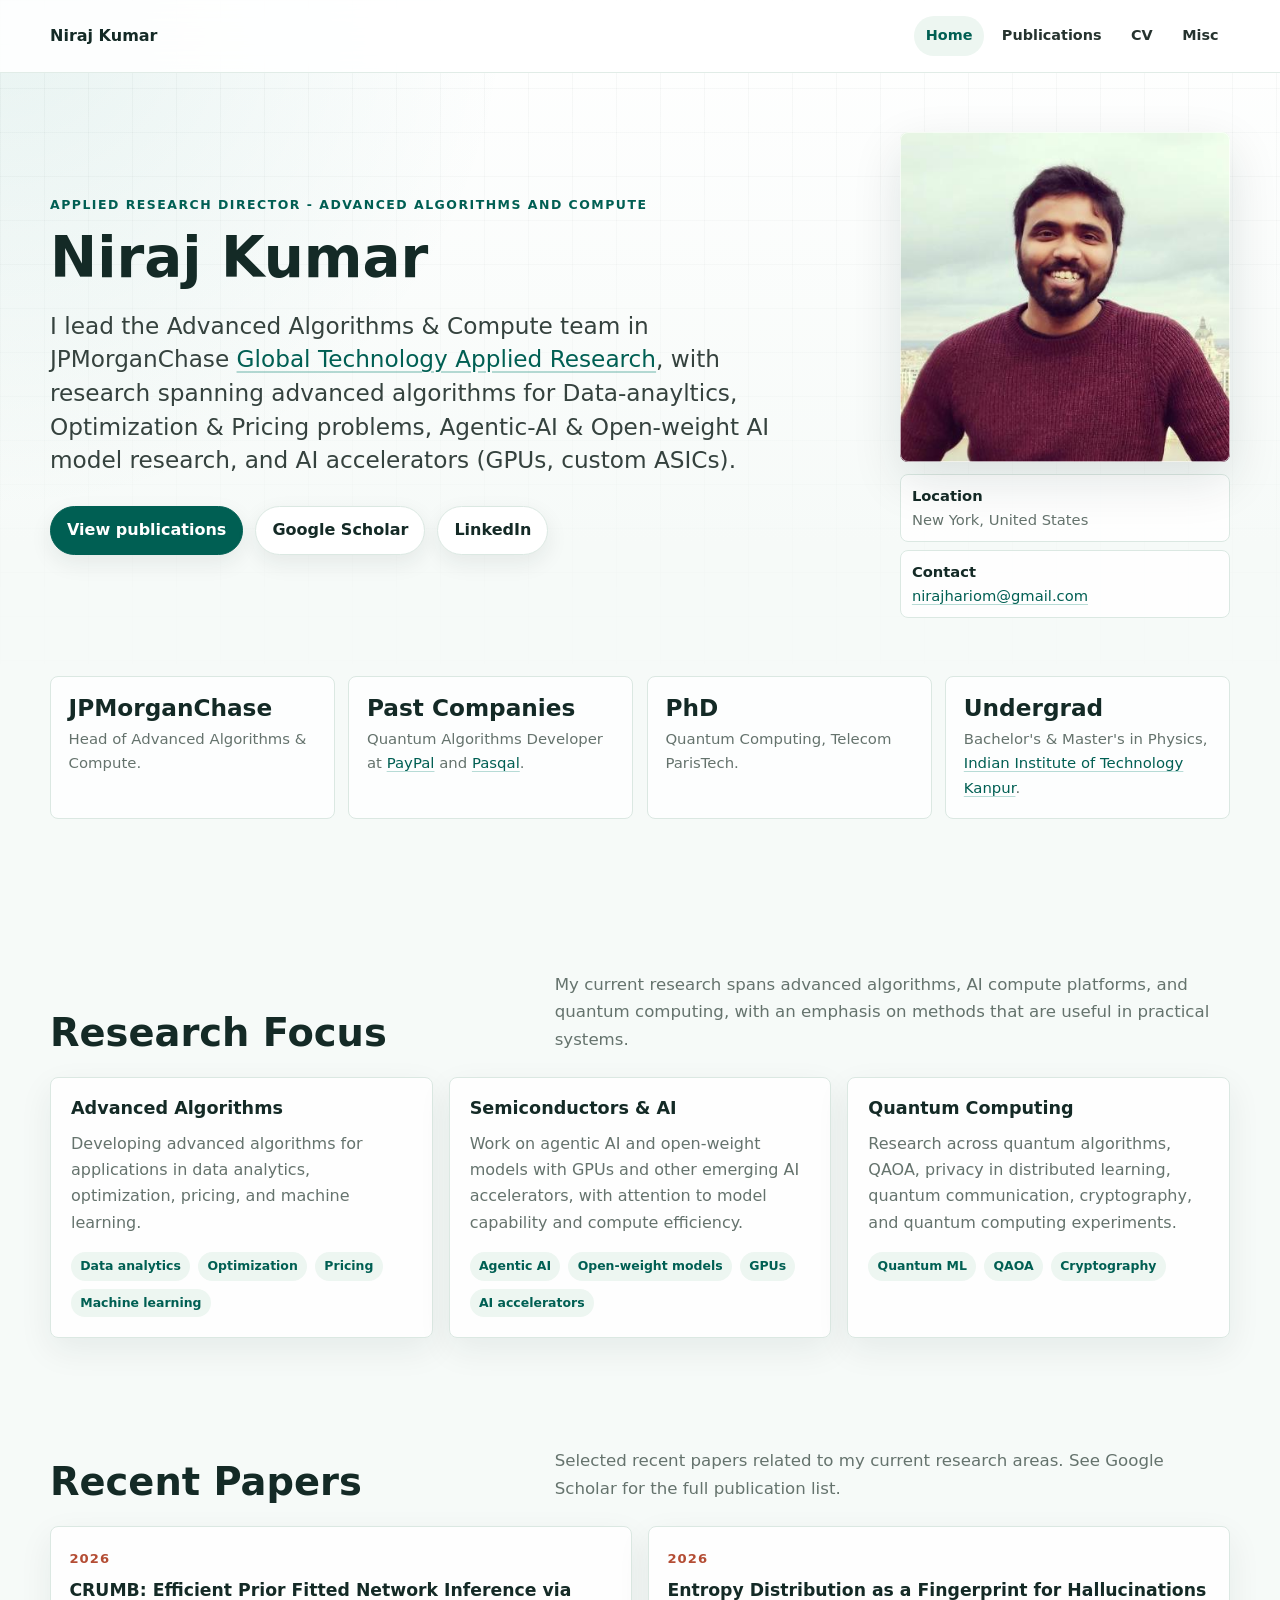
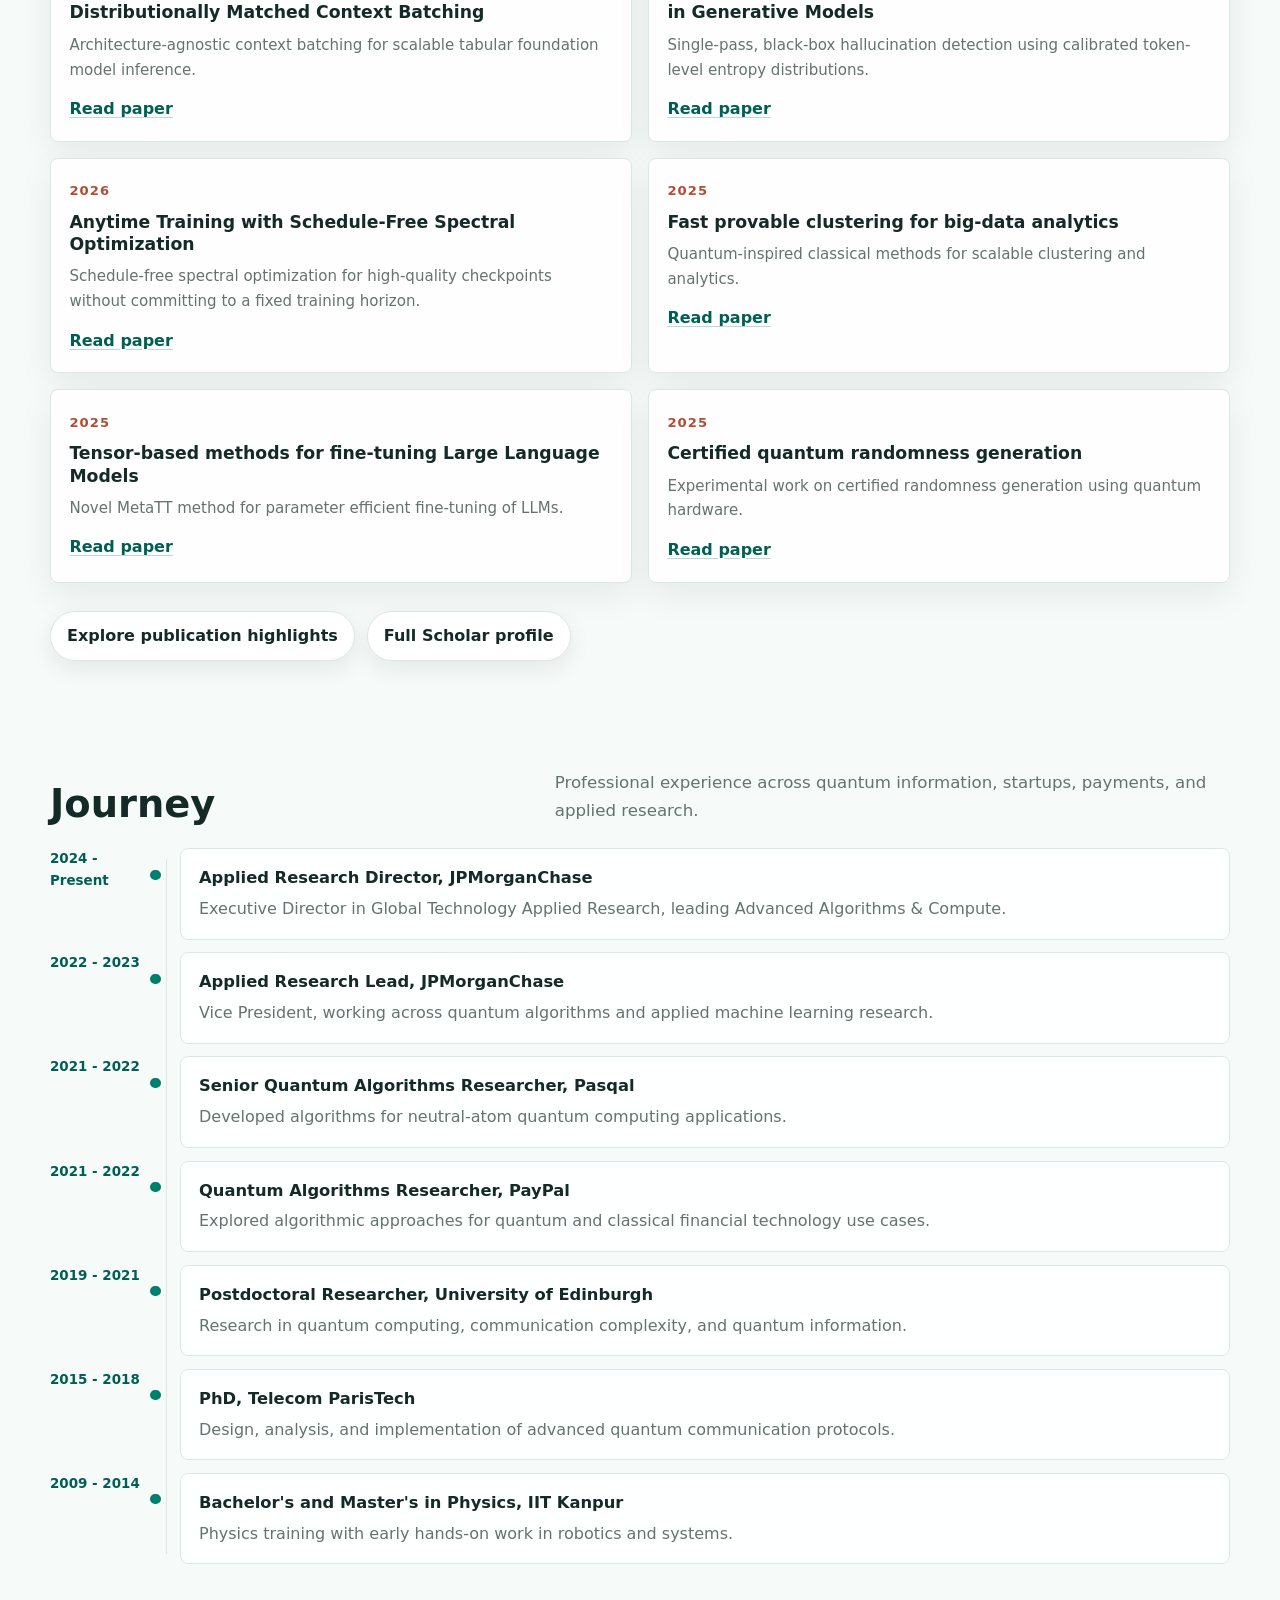
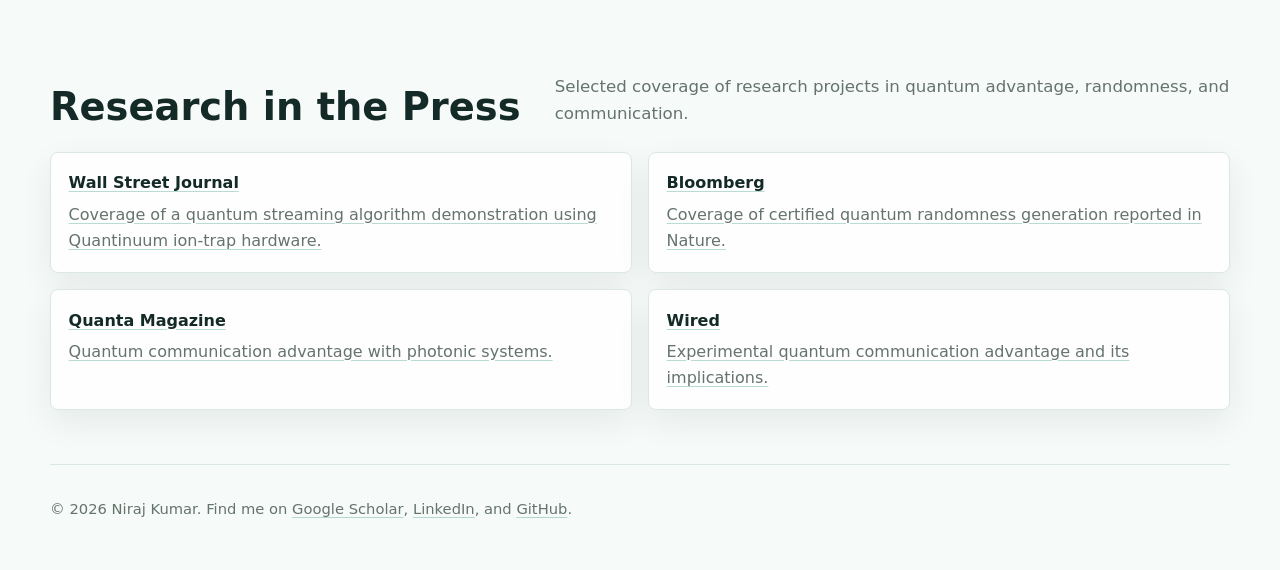
==== commit 43725bf3: "Update index.html" ====
--- a/index.html
+++ b/index.html
@@ -213,7 +213,7 @@
         <article class="paper-card">
           <time datetime="2025">2025</time>
           <h3>Tensor-based methods for fine-tuning Large Language Models</h3>
-          <p>Tensor techniques for integration tasks and efficient model compression workflows.</p>
+          <p>Novel MetaTT method for parameter efficient fine-tuning of LLMs.</p>
           <a href="https://arxiv.org/abs/2506.09105" target="_blank" rel="noopener">Read paper</a>
         </article>
         <article class="paper-card">
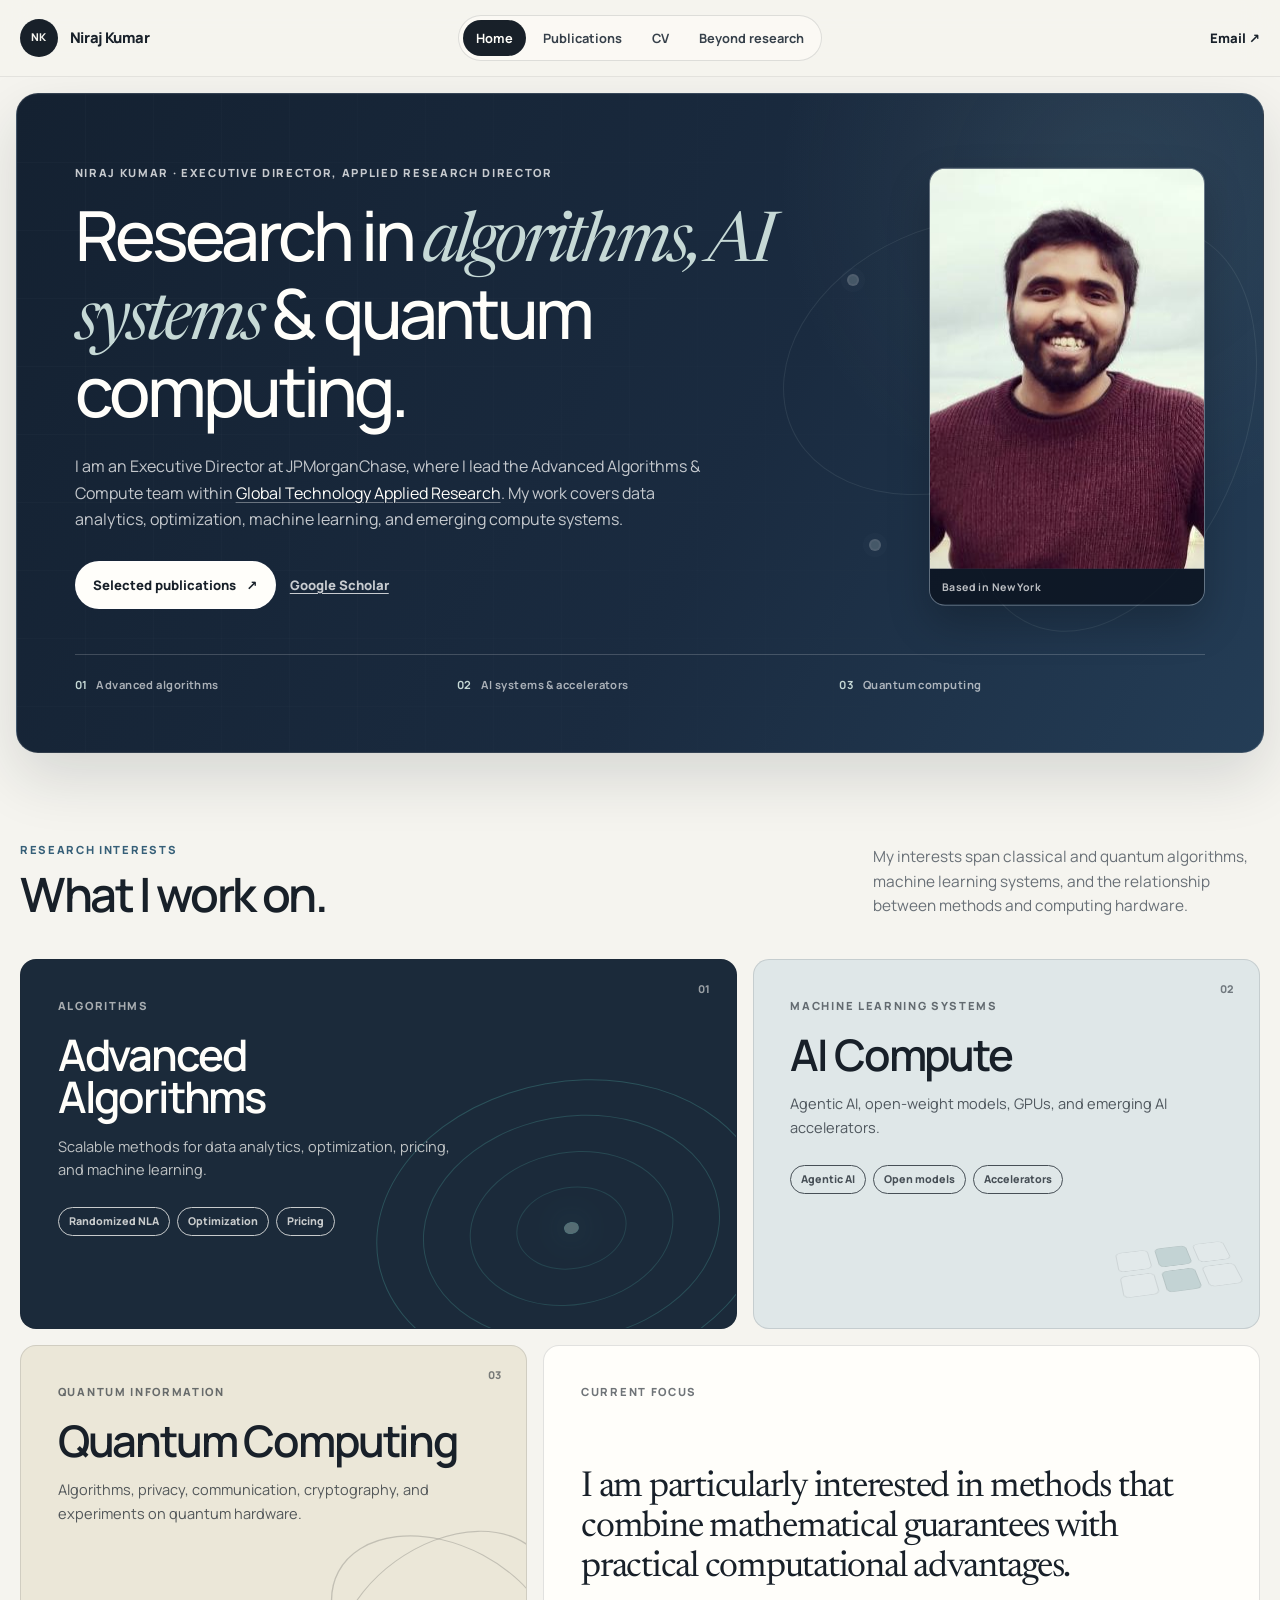
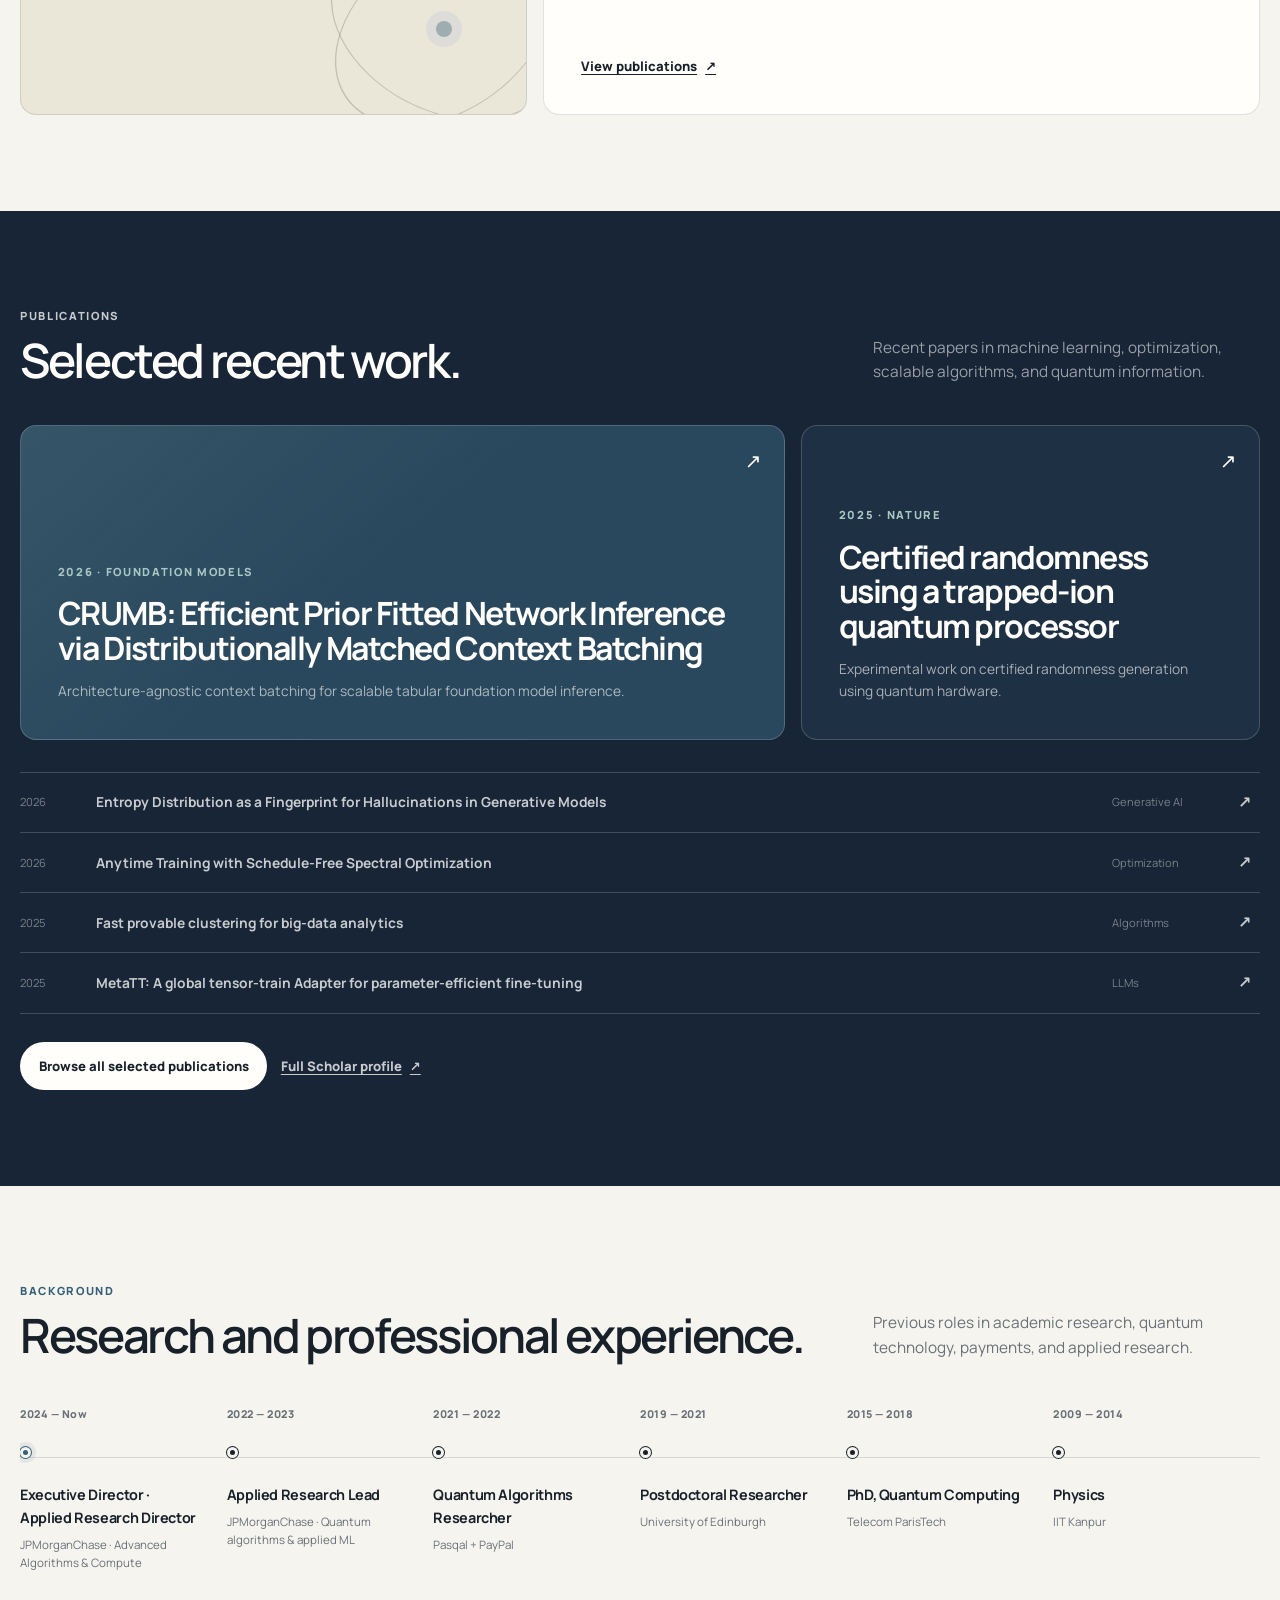
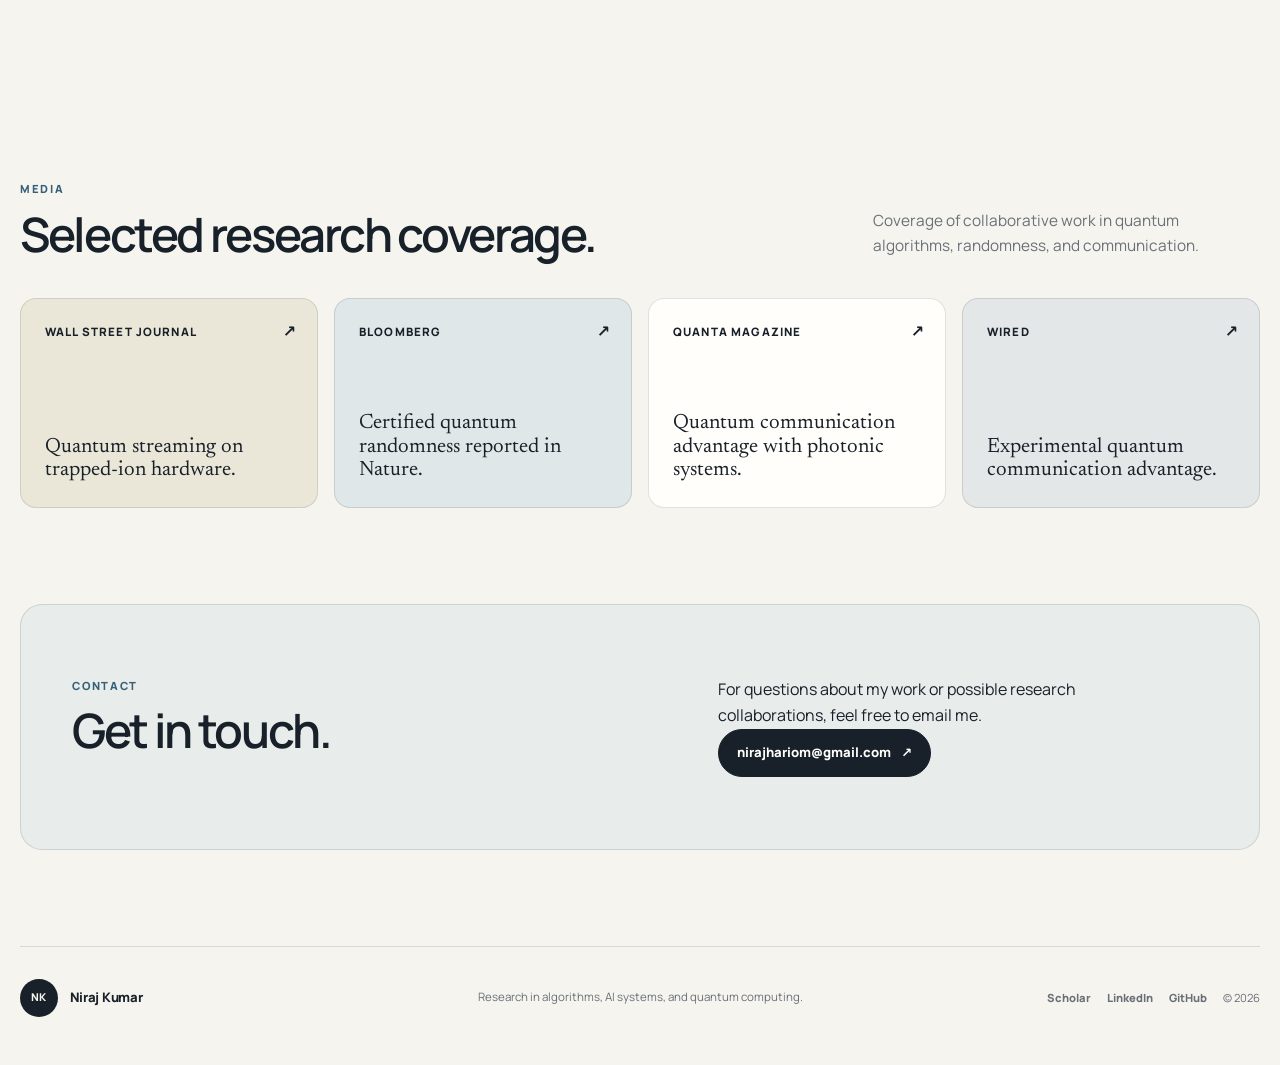
==== commit 4fea452d: "Redesign research website and improve SEO" ====
--- a/index.html
+++ b/index.html
@@ -4,10 +4,9 @@
   <meta charset="utf-8">
   <meta name="viewport" content="width=device-width, initial-scale=1">
 
-  <title>Niraj Kumar | Applied Research Director at JPMorganChase</title>
+  <title>Niraj Kumar | Executive Director, Algorithms &amp; AI Research</title>
   <link rel="canonical" href="https://nirajkumar92.github.io/">
-  <meta name="description" content="Niraj Kumar is an Applied Research Director at JPMorganChase GTAR working on advanced algorithms, AI compute, optimization, and quantum computing.">
-
+  <meta name="description" content="Niraj Kumar is an Executive Director at JPMorganChase leading research in advanced algorithms, machine learning, AI compute, and quantum computing.">
   <meta name="google-site-verification" content="pSe8TvhE9SYt-jB5X8OEEbvSDtp_xi95sggLkRnEEz4">
 
   <script type="application/ld+json">
@@ -23,7 +22,7 @@
       "name": "Niraj Kumar",
       "url": "https://nirajkumar92.github.io/",
       "image": "https://nirajkumar92.github.io/assets/headshot.jpg",
-      "jobTitle": "Applied Research Director",
+      "jobTitle": "Executive Director, Applied Research Director",
       "worksFor": {
         "@type": "Organization",
         "name": "JPMorganChase Global Technology Applied Research"
@@ -40,12 +39,12 @@
         "https://x.com/niraj_kum"
       ],
       "knowsAbout": [
-        "quantum-inspired algorithms",
+        "advanced algorithms",
         "randomized numerical linear algebra",
         "machine learning",
         "large language models",
-        "tensor networks",
         "optimization",
+        "AI accelerators",
         "quantum algorithms",
         "quantum communication"
       ]
@@ -55,19 +54,22 @@
 
   <meta property="og:type" content="profile">
   <meta property="og:url" content="https://nirajkumar92.github.io/">
-  <meta property="og:title" content="Niraj Kumar | Applied Research Director at JPMorganChase">
-  <meta property="og:description" content="Applied research in advanced algorithms, AI compute, optimization, and quantum computing.">
-  <meta property="og:image" content="https://nirajkumar92.github.io/assets/headshot.jpg">
+  <meta property="og:title" content="Niraj Kumar | Executive Director, Algorithms &amp; AI Research">
+  <meta property="og:description" content="Research in advanced algorithms, machine learning, AI compute, and quantum computing.">
+  <meta property="og:image" content="https://nirajkumar92.github.io/assets/og.png">
   <meta name="twitter:card" content="summary_large_image">
-  <meta name="twitter:title" content="Niraj Kumar | Applied Research Director at JPMorganChase">
-  <meta name="twitter:description" content="Applied research in advanced algorithms, AI compute, optimization, and quantum computing.">
-  <meta name="twitter:url" content="https://nirajkumar92.github.io/">
-  <meta name="twitter:image" content="https://nirajkumar92.github.io/assets/headshot.jpg">
-
-  <link rel="stylesheet" href="/assets/style.css?v=20260613">
+  <meta name="twitter:title" content="Niraj Kumar | Executive Director, Algorithms &amp; AI Research">
+  <meta name="twitter:description" content="Research in advanced algorithms, machine learning, AI compute, and quantum computing.">
+  <meta name="twitter:image" content="https://nirajkumar92.github.io/assets/og.png">
+
+  <link rel="preconnect" href="https://fonts.googleapis.com">
+  <link rel="preconnect" href="https://fonts.gstatic.com" crossorigin>
+  <link href="https://fonts.googleapis.com/css2?family=Manrope:wght@400;500;600;700;800&amp;family=Newsreader:opsz,wght@6..72,400;6..72,500&amp;display=swap" rel="stylesheet">
+  <link rel="stylesheet" href="/assets/style.css?v=20260720">
+  <script src="/assets/site.js?v=20260719" defer></script>
 </head>
 
-<body>
+<body class="home">
   <nav class="skip-links" aria-label="Skip links">
     <ul>
       <li><a href="#site-nav" class="screen-reader-shortcut">Skip to navigation</a></li>
@@ -78,248 +80,272 @@
 
   <header class="site-header">
     <nav id="site-nav" class="site-nav" aria-label="Primary">
-      <a class="brand" href="/index.html">Niraj Kumar</a>
+      <a class="brand" href="/index.html" aria-label="Niraj Kumar home">
+        <span class="brand-mark" aria-hidden="true">NK</span>
+        <span>Niraj Kumar</span>
+      </a>
       <ul class="nav-links">
         <li><a href="/index.html" aria-current="page">Home</a></li>
         <li><a href="/publications.html">Publications</a></li>
         <li><a href="/cv.html">CV</a></li>
-        <li><a href="/misc.html">Misc</a></li>
+        <li><a href="/misc.html">Beyond research</a></li>
       </ul>
+      <a class="nav-contact" href="mailto:nirajhariom@gmail.com">Email <span aria-hidden="true">↗</span></a>
     </nav>
   </header>
 
   <main id="main">
-    <section class="hero" aria-labelledby="intro-title">
+    <section class="hero section-wide" aria-labelledby="intro-title">
+      <div class="hero-panel">
+        <div class="hero-grid" aria-hidden="true"></div>
+        <div class="hero-glow hero-glow-one" aria-hidden="true"></div>
+        <div class="hero-glow hero-glow-two" aria-hidden="true"></div>
+
+        <div class="hero-copy">
+          <p class="eyebrow on-dark">Niraj Kumar <span>·</span> Executive Director, Applied Research Director</p>
+          <h1 id="intro-title">Research in <em>algorithms, AI systems</em> &amp; quantum computing.</h1>
+          <p class="hero-lede">
+            I am an Executive Director at JPMorganChase, where I lead the Advanced Algorithms &amp; Compute team within
+            <a href="https://www.jpmorganchase.com/about/technology/research/applied-research" target="_blank" rel="noopener">Global Technology Applied Research</a>.
+            My work covers data analytics, optimization, machine learning, and emerging compute systems.
+          </p>
+          <div class="hero-actions">
+            <a class="button light" href="/publications.html">Selected publications <span aria-hidden="true">↗</span></a>
+            <a class="text-link on-dark" href="https://scholar.google.com/citations?user=RTUHCCQAAAAJ&amp;hl=en" target="_blank" rel="noopener">Google Scholar</a>
+          </div>
+        </div>
+
+        <aside class="hero-portrait" aria-label="Profile summary">
+          <div class="portrait-frame">
+            <img src="assets/headshot.jpg" alt="Portrait of Niraj Kumar" width="400" height="400" decoding="async" fetchpriority="high">
+            <div class="portrait-caption">
+              <span>Based in New York</span>
+            </div>
+          </div>
+          <div class="signal-field" aria-hidden="true">
+            <span class="signal-orbit orbit-one"></span>
+            <span class="signal-orbit orbit-two"></span>
+            <span class="signal-node node-one"></span>
+            <span class="signal-node node-two"></span>
+            <span class="signal-node node-three"></span>
+            <span class="signal-label label-one">Algorithms</span>
+            <span class="signal-label label-two">AI Compute</span>
+            <span class="signal-label label-three">Quantum</span>
+          </div>
+        </aside>
+
+        <div class="hero-footer" aria-label="Research themes">
+          <span><b>01</b> Advanced algorithms</span>
+          <span><b>02</b> AI systems &amp; accelerators</span>
+          <span><b>03</b> Quantum computing</span>
+        </div>
+      </div>
+    </section>
+
+    <section class="section research-section" aria-labelledby="focus-title">
+      <div class="section-heading">
+        <div>
+          <p class="eyebrow">Research interests</p>
+          <h2 id="focus-title">What I work on.</h2>
+        </div>
+        <p>
+          My interests span classical and quantum algorithms, machine learning systems, and the relationship between methods and computing hardware.
+        </p>
+      </div>
+
+      <div class="research-grid">
+        <article class="focus-panel panel-algorithms">
+          <div class="panel-index">01</div>
+          <div class="panel-copy">
+            <p class="panel-label">Algorithms</p>
+            <h3>Advanced<br>Algorithms</h3>
+            <p>Scalable methods for data analytics, optimization, pricing, and machine learning.</p>
+            <ul class="tag-list">
+              <li>Randomized NLA</li>
+              <li>Optimization</li>
+              <li>Pricing</li>
+            </ul>
+          </div>
+          <div class="algorithm-art" aria-hidden="true">
+            <i></i><i></i><i></i><i></i><i></i>
+          </div>
+        </article>
+
+        <article class="focus-panel panel-compute">
+          <div class="panel-index">02</div>
+          <div class="panel-copy">
+            <p class="panel-label">Machine learning systems</p>
+            <h3>AI Compute</h3>
+            <p>Agentic AI, open-weight models, GPUs, and emerging AI accelerators.</p>
+            <ul class="tag-list">
+              <li>Agentic AI</li>
+              <li>Open models</li>
+              <li>Accelerators</li>
+            </ul>
+          </div>
+          <div class="compute-art" aria-hidden="true">
+            <span></span><span></span><span></span><span></span><span></span><span></span>
+          </div>
+        </article>
+
+        <article class="focus-panel panel-quantum">
+          <div class="panel-index">03</div>
+          <div class="panel-copy">
+            <p class="panel-label">Quantum information</p>
+            <h3>Quantum Computing</h3>
+            <p>Algorithms, privacy, communication, cryptography, and experiments on quantum hardware.</p>
+          </div>
+          <div class="quantum-art" aria-hidden="true">
+            <span class="q-orbit q-one"></span>
+            <span class="q-orbit q-two"></span>
+            <span class="q-core"></span>
+          </div>
+        </article>
+
+        <article class="focus-panel panel-principle">
+          <p class="panel-label">Current focus</p>
+          <blockquote>I am particularly interested in methods that combine mathematical guarantees with practical computational advantages.</blockquote>
+          <a class="text-link" href="/publications.html">View publications <span aria-hidden="true">↗</span></a>
+        </article>
+      </div>
+    </section>
+
+    <section class="papers-band" aria-labelledby="papers-title">
+      <div class="section papers-inner">
+        <div class="section-heading on-dark-heading">
+          <div>
+            <p class="eyebrow on-dark">Publications</p>
+            <h2 id="papers-title">Selected recent work.</h2>
+          </div>
+          <p>Recent papers in machine learning, optimization, scalable algorithms, and quantum information.</p>
+        </div>
+
+        <div class="featured-papers">
+          <a class="featured-paper featured-paper-primary" href="https://arxiv.org/abs/2606.11473" target="_blank" rel="noopener">
+            <span class="paper-meta">2026 · Foundation models</span>
+            <h3>CRUMB: Efficient Prior Fitted Network Inference via Distributionally Matched Context Batching</h3>
+            <p>Architecture-agnostic context batching for scalable tabular foundation model inference.</p>
+            <span class="paper-arrow" aria-hidden="true">↗</span>
+          </a>
+          <a class="featured-paper" href="https://www.nature.com/articles/s41586-025-08737-1" target="_blank" rel="noopener">
+            <span class="paper-meta">2025 · Nature</span>
+            <h3>Certified randomness using a trapped-ion quantum processor</h3>
+            <p>Experimental work on certified randomness generation using quantum hardware.</p>
+            <span class="paper-arrow" aria-hidden="true">↗</span>
+          </a>
+        </div>
+
+        <div class="paper-rows">
+          <a href="https://arxiv.org/abs/2605.28264" target="_blank" rel="noopener">
+            <span>2026</span><strong>Entropy Distribution as a Fingerprint for Hallucinations in Generative Models</strong><i>Generative AI</i><b aria-hidden="true">↗</b>
+          </a>
+          <a href="https://arxiv.org/abs/2605.23061" target="_blank" rel="noopener">
+            <span>2026</span><strong>Anytime Training with Schedule-Free Spectral Optimization</strong><i>Optimization</i><b aria-hidden="true">↗</b>
+          </a>
+          <a href="https://arxiv.org/abs/2504.20982" target="_blank" rel="noopener">
+            <span>2025</span><strong>Fast provable clustering for big-data analytics</strong><i>Algorithms</i><b aria-hidden="true">↗</b>
+          </a>
+          <a href="https://arxiv.org/abs/2506.09105" target="_blank" rel="noopener">
+            <span>2025</span><strong>MetaTT: A global tensor-train Adapter for parameter-efficient fine-tuning</strong><i>LLMs</i><b aria-hidden="true">↗</b>
+          </a>
+        </div>
+
+        <div class="button-row">
+          <a class="button light" href="/publications.html">Browse all selected publications</a>
+          <a class="text-link on-dark" href="https://scholar.google.com/citations?user=RTUHCCQAAAAJ&amp;hl=en" target="_blank" rel="noopener">Full Scholar profile <span aria-hidden="true">↗</span></a>
+        </div>
+      </div>
+    </section>
+
+    <section class="section journey-section" aria-labelledby="journey-title">
+      <div class="section-heading">
+        <div>
+          <p class="eyebrow">Background</p>
+          <h2 id="journey-title">Research and professional experience.</h2>
+        </div>
+        <p>Previous roles in academic research, quantum technology, payments, and applied research.</p>
+      </div>
+
+      <ol class="journey-track">
+        <li class="journey-current">
+          <time>2024 — Now</time>
+          <span class="journey-dot" aria-hidden="true"></span>
+          <div><h3>Executive Director · Applied Research Director</h3><p>JPMorganChase · Advanced Algorithms &amp; Compute</p></div>
+        </li>
+        <li>
+          <time>2022 — 2023</time>
+          <span class="journey-dot" aria-hidden="true"></span>
+          <div><h3>Applied Research Lead</h3><p>JPMorganChase · Quantum algorithms &amp; applied ML</p></div>
+        </li>
+        <li>
+          <time>2021 — 2022</time>
+          <span class="journey-dot" aria-hidden="true"></span>
+          <div><h3>Quantum Algorithms Researcher</h3><p>Pasqal + PayPal</p></div>
+        </li>
+        <li>
+          <time>2019 — 2021</time>
+          <span class="journey-dot" aria-hidden="true"></span>
+          <div><h3>Postdoctoral Researcher</h3><p>University of Edinburgh</p></div>
+        </li>
+        <li>
+          <time>2015 — 2018</time>
+          <span class="journey-dot" aria-hidden="true"></span>
+          <div><h3>PhD, Quantum Computing</h3><p>Telecom ParisTech</p></div>
+        </li>
+        <li>
+          <time>2009 — 2014</time>
+          <span class="journey-dot" aria-hidden="true"></span>
+          <div><h3>Physics</h3><p>IIT Kanpur</p></div>
+        </li>
+      </ol>
+    </section>
+
+    <section class="section press-section" aria-labelledby="press-title">
+      <div class="section-heading">
+        <div>
+          <p class="eyebrow">Media</p>
+          <h2 id="press-title">Selected research coverage.</h2>
+        </div>
+        <p>Coverage of collaborative work in quantum algorithms, randomness, and communication.</p>
+      </div>
+
+      <div class="press-grid">
+        <a class="press-tile tile-yellow" href="https://www.wsj.com/articles/the-next-big-quantum-computer-has-arrived-c1053c2a" target="_blank" rel="noopener">
+          <span>Wall Street Journal</span><p>Quantum streaming on trapped-ion hardware.</p><b aria-hidden="true">↗</b>
+        </a>
+        <a class="press-tile tile-blue" href="https://www.bloomberg.com/news/articles/2025-03-26/jpmorgan-says-quantum-experiment-generated-truly-random-numbers" target="_blank" rel="noopener">
+          <span>Bloomberg</span><p>Certified quantum randomness reported in Nature.</p><b aria-hidden="true">↗</b>
+        </a>
+        <a class="press-tile tile-ivory" href="https://www.quantamagazine.org/milestone-experiment-proves-quantum-communication-really-is-faster-20181219/" target="_blank" rel="noopener">
+          <span>Quanta Magazine</span><p>Quantum communication advantage with photonic systems.</p><b aria-hidden="true">↗</b>
+        </a>
+        <a class="press-tile tile-dark" href="https://www.wired.com/story/its-not-a-myth-quantum-messages-really-can-travel-faster/" target="_blank" rel="noopener">
+          <span>Wired</span><p>Experimental quantum communication advantage.</p><b aria-hidden="true">↗</b>
+        </a>
+      </div>
+    </section>
+
+    <section class="section contact-panel" aria-labelledby="contact-title">
       <div>
-        <p class="eyebrow">Applied Research Director - Advanced Algorithms and Compute</p>
-        <h1 id="intro-title">Niraj Kumar</h1>
-        <p class="lede">
-          I lead the Advanced Algorithms &amp; Compute team in JPMorganChase
-          <a href="https://www.jpmorganchase.com/about/technology/research/applied-research" target="_blank" rel="noopener">Global Technology Applied Research</a>,
-          with research spanning advanced algorithms for Data-anayltics, Optimization & Pricing problems, Agentic-AI & Open-weight AI model research, and AI accelerators (GPUs, custom ASICs).
-        </p>
-        <div class="hero-actions">
-          <a class="button primary" href="/publications.html">View publications</a>
-          <a class="button" href="https://scholar.google.com/citations?user=RTUHCCQAAAAJ&hl=en" target="_blank" rel="noopener">Google Scholar</a>
-          <a class="button" href="https://www.linkedin.com/in/nirajkumar92/" target="_blank" rel="noopener">LinkedIn</a>
-        </div>
-      </div>
-
-      <aside class="hero-portrait" aria-label="Profile summary">
-        <div class="portrait-frame">
-          <img src="/assets/headshot.jpg" alt="Niraj Kumar portrait">
-        </div>
-        <ul class="profile-facts">
-          <li><strong>Location</strong>New York, United States</li>
-          <li><strong>Contact</strong><a href="mailto:nirajhariom@gmail.com">nirajhariom@gmail.com</a></li>
-        </ul>
-      </aside>
-    </section>
-
-    <section class="section compact" aria-label="Research highlights">
-      <div class="quick-stats">
-        <div class="stat">
-          <strong>JPMorganChase</strong>
-          <span>Head of Advanced Algorithms &amp; Compute.</span>
-        </div>
-        <div class="stat">
-          <strong>Past Companies</strong>
-          <span>Quantum Algorithms Developer at <a href="https://www.paypal.com/" target="_blank" rel="noopener">PayPal</a> and <a href="https://pasqal.com/" target="_blank" rel="noopener">Pasqal</a>.</span>
-        </div>
-        <div class="stat">
-          <strong>PhD</strong>
-          <span>Quantum Computing, Telecom ParisTech.</span>
-        </div>
-        <div class="stat">
-          <strong>Undergrad</strong>
-          <span>Bachelor's &amp; Master's in Physics, <a href="https://www.iitk.ac.in/" target="_blank" rel="noopener">Indian Institute of Technology Kanpur</a>.</span>
-        </div>
-      </div>
-    </section>
-
-    <section class="section" aria-labelledby="focus-title">
-      <div class="section-header">
-        <h2 id="focus-title">Research Focus</h2>
-        <p>
-          My current research spans advanced algorithms, AI compute platforms, and quantum computing, with an emphasis
-          on methods that are useful in practical systems.
-        </p>
-      </div>
-      <div class="card-grid">
-        <article class="feature-card">
-          <h3>Advanced Algorithms</h3>
-          <p>Developing advanced algorithms for applications in data analytics, optimization, pricing, and machine learning.</p>
-          <ul class="tag-list">
-            <li>Data analytics</li>
-            <li>Optimization</li>
-            <li>Pricing</li>
-            <li>Machine learning</li>
-          </ul>
-        </article>
-        <article class="feature-card">
-          <h3>Semiconductors &amp; AI</h3>
-          <p>Work on agentic AI and open-weight models with GPUs and other emerging AI accelerators, with attention to model capability and compute efficiency.</p>
-          <ul class="tag-list">
-            <li>Agentic AI</li>
-            <li>Open-weight models</li>
-            <li>GPUs</li>
-            <li>AI accelerators</li>
-          </ul>
-        </article>
-        <article class="feature-card">
-          <h3>Quantum Computing</h3>
-          <p>Research across quantum algorithms, QAOA, privacy in distributed learning, quantum communication, cryptography, and quantum computing experiments.</p>
-          <ul class="tag-list">
-            <li>Quantum ML</li>
-            <li>QAOA</li>
-            <li>Cryptography</li>
-          </ul>
-        </article>
-      </div>
-    </section>
-
-    <section class="section" aria-labelledby="papers-title">
-      <div class="section-header">
-        <h2 id="papers-title">Recent Papers</h2>
-        <p>
-          Selected recent papers related to my current research areas. See Google Scholar for the full publication list.
-        </p>
-      </div>
-      <div class="paper-grid">
-        <article class="paper-card">
-          <time datetime="2026">2026</time>
-          <h3>CRUMB: Efficient Prior Fitted Network Inference via Distributionally Matched Context Batching</h3>
-          <p>Architecture-agnostic context batching for scalable tabular foundation model inference.</p>
-          <a href="https://arxiv.org/abs/2606.11473" target="_blank" rel="noopener">Read paper</a>
-        </article>
-        <article class="paper-card">
-          <time datetime="2026">2026</time>
-          <h3>Entropy Distribution as a Fingerprint for Hallucinations in Generative Models</h3>
-          <p>Single-pass, black-box hallucination detection using calibrated token-level entropy distributions.</p>
-          <a href="https://arxiv.org/abs/2605.28264" target="_blank" rel="noopener">Read paper</a>
-        </article>
-        <article class="paper-card">
-          <time datetime="2026">2026</time>
-          <h3>Anytime Training with Schedule-Free Spectral Optimization</h3>
-          <p>Schedule-free spectral optimization for high-quality checkpoints without committing to a fixed training horizon.</p>
-          <a href="https://arxiv.org/abs/2605.23061" target="_blank" rel="noopener">Read paper</a>
-        </article>
-        <article class="paper-card">
-          <time datetime="2025">2025</time>
-          <h3>Fast provable clustering for big-data analytics</h3>
-          <p>Quantum-inspired classical methods for scalable clustering and analytics.</p>
-          <a href="https://arxiv.org/abs/2504.20982" target="_blank" rel="noopener">Read paper</a>
-        </article>
-        <article class="paper-card">
-          <time datetime="2025">2025</time>
-          <h3>Tensor-based methods for fine-tuning Large Language Models</h3>
-          <p>Novel MetaTT method for parameter efficient fine-tuning of LLMs.</p>
-          <a href="https://arxiv.org/abs/2506.09105" target="_blank" rel="noopener">Read paper</a>
-        </article>
-        <article class="paper-card">
-          <time datetime="2025">2025</time>
-          <h3>Certified quantum randomness generation</h3>
-          <p>Experimental work on certified randomness generation using quantum hardware.</p>
-          <a href="https://www.nature.com/articles/s41586-025-08737-1" target="_blank" rel="noopener">Read paper</a>
-        </article>
-      </div>
-      <div class="button-row">
-        <a class="button" href="/publications.html">Explore publication highlights</a>
-        <a class="button" href="https://scholar.google.com/citations?user=RTUHCCQAAAAJ&hl=en" target="_blank" rel="noopener">Full Scholar profile</a>
-      </div>
-    </section>
-
-    <section class="section" aria-labelledby="journey-title">
-      <div class="section-header">
-        <h2 id="journey-title">Journey</h2>
-        <p>
-          Professional experience across quantum information, startups, payments, and applied research.
-        </p>
-      </div>
-      <ol class="timeline">
-        <li>
-          <time>2024 - Present</time>
-          <div class="timeline-content">
-            <h3>Applied Research Director, JPMorganChase</h3>
-            <p>Executive Director in Global Technology Applied Research, leading Advanced Algorithms &amp; Compute.</p>
-          </div>
-        </li>
-        <li>
-          <time>2022 - 2023</time>
-          <div class="timeline-content">
-            <h3>Applied Research Lead, JPMorganChase</h3>
-            <p>Vice President, working across quantum algorithms and applied machine learning research.</p>
-          </div>
-        </li>
-        <li>
-          <time>2021 - 2022</time>
-          <div class="timeline-content">
-            <h3>Senior Quantum Algorithms Researcher, Pasqal</h3>
-            <p>Developed algorithms for neutral-atom quantum computing applications.</p>
-          </div>
-        </li>
-        <li>
-          <time>2021 - 2022</time>
-          <div class="timeline-content">
-            <h3>Quantum Algorithms Researcher, PayPal</h3>
-            <p>Explored algorithmic approaches for quantum and classical financial technology use cases.</p>
-          </div>
-        </li>
-        <li>
-          <time>2019 - 2021</time>
-          <div class="timeline-content">
-            <h3>Postdoctoral Researcher, University of Edinburgh</h3>
-            <p>Research in quantum computing, communication complexity, and quantum information.</p>
-          </div>
-        </li>
-        <li>
-          <time>2015 - 2018</time>
-          <div class="timeline-content">
-            <h3>PhD, Telecom ParisTech</h3>
-            <p>Design, analysis, and implementation of advanced quantum communication protocols.</p>
-          </div>
-        </li>
-        <li>
-          <time>2009 - 2014</time>
-          <div class="timeline-content">
-            <h3>Bachelor's and Master's in Physics, IIT Kanpur</h3>
-            <p>Physics training with early hands-on work in robotics and systems.</p>
-          </div>
-        </li>
-      </ol>
-    </section>
-
-    <section class="section" aria-labelledby="press-title">
-      <div class="section-header">
-        <h2 id="press-title">Research in the Press</h2>
-        <p>
-          Selected coverage of research projects in quantum advantage, randomness, and communication.
-        </p>
-      </div>
-      <div class="press-list">
-        <a class="press-card" href="https://www.wsj.com/articles/the-next-big-quantum-computer-has-arrived-c1053c2a" target="_blank" rel="noopener">
-          <strong>Wall Street Journal</strong>
-          <span>Coverage of a quantum streaming algorithm demonstration using Quantinuum ion-trap hardware.</span>
-        </a>
-        <a class="press-card" href="https://www.bloomberg.com/news/articles/2025-03-26/jpmorgan-says-quantum-experiment-generated-truly-random-numbers" target="_blank" rel="noopener">
-          <strong>Bloomberg</strong>
-          <span>Coverage of certified quantum randomness generation reported in Nature.</span>
-        </a>
-        <a class="press-card" href="https://www.quantamagazine.org/milestone-experiment-proves-quantum-communication-really-is-faster-20181219/" target="_blank" rel="noopener">
-          <strong>Quanta Magazine</strong>
-          <span>Quantum communication advantage with photonic systems.</span>
-        </a>
-        <a class="press-card" href="https://www.wired.com/story/its-not-a-myth-quantum-messages-really-can-travel-faster/" target="_blank" rel="noopener">
-          <strong>Wired</strong>
-          <span>Experimental quantum communication advantage and its implications.</span>
-        </a>
+        <p class="eyebrow">Contact</p>
+        <h2 id="contact-title">Get in touch.</h2>
+      </div>
+      <div class="contact-copy">
+        <p>For questions about my work or possible research collaborations, feel free to email me.</p>
+        <a class="button primary" href="mailto:nirajhariom@gmail.com">nirajhariom@gmail.com <span aria-hidden="true">↗</span></a>
       </div>
     </section>
   </main>
 
   <footer id="footer" class="page-footer">
-    <span>© 2026 Niraj Kumar.</span>
-    <span> Find me on <a href="https://scholar.google.com/citations?user=RTUHCCQAAAAJ&hl=en" target="_blank" rel="noopener">Google Scholar</a>, <a href="https://www.linkedin.com/in/nirajkumar92/" target="_blank" rel="noopener">LinkedIn</a>, and <a href="https://github.com/nirajkumar92" target="_blank" rel="noopener">GitHub</a>.</span>
+    <a class="brand footer-brand" href="/index.html"><span class="brand-mark" aria-hidden="true">NK</span><span>Niraj Kumar</span></a>
+    <p>Research in algorithms, AI systems, and quantum computing.</p>
+    <div class="footer-links">
+      <a href="https://scholar.google.com/citations?user=RTUHCCQAAAAJ&amp;hl=en" target="_blank" rel="noopener">Scholar</a>
+      <a href="https://www.linkedin.com/in/nirajkumar92/" target="_blank" rel="noopener">LinkedIn</a>
+      <a href="https://github.com/nirajkumar92" target="_blank" rel="noopener">GitHub</a>
+      <span>© 2026</span>
+    </div>
   </footer>
 </body>
 </html>
--- a/assets/style.css
+++ b/assets/style.css
@@ -1,16 +1,25 @@
 :root {
-  --bg: #f6faf8;
-  --surface: #ffffff;
-  --surface-soft: #edf6f1;
-  --text: #26332f;
-  --heading: #142a26;
-  --muted: #65736d;
-  --line: #dbe8e2;
-  --accent: #007f6d;
-  --accent-strong: #005f53;
-  --accent-warm: #b44d34;
-  --shadow: 0 18px 50px rgba(20, 42, 38, 0.12);
-  --max: 1180px;
+  --paper: #f3f0e8;
+  --paper-deep: #e8e3d8;
+  --ink: #101418;
+  --ink-soft: #2e343b;
+  --muted: #686d72;
+  --line: rgba(16, 20, 24, 0.14);
+  --line-light: rgba(255, 255, 255, 0.18);
+  --white: #fffdf7;
+  --night: #09101c;
+  --night-soft: #101a2b;
+  --blue: #2446d8;
+  --blue-bright: #315cff;
+  --cyan: #67e8d3;
+  --yellow: #f6e94e;
+  --coral: #ff7b61;
+  --max: 1240px;
+  --radius-lg: 30px;
+  --radius-md: 22px;
+  --radius-sm: 14px;
+  --shadow: 0 30px 80px rgba(16, 20, 24, 0.12);
+  --ease: cubic-bezier(.2, .75, .2, 1);
 }
 
 * {
@@ -19,49 +28,44 @@
 
 html {
   scroll-behavior: smooth;
+  background: var(--paper);
 }
 
 body {
   margin: 0;
   background:
-    radial-gradient(circle at top left, rgba(0, 127, 109, 0.09), transparent 32rem),
-    linear-gradient(180deg, #ffffff 0%, var(--bg) 34rem);
-  color: var(--text);
-  font-family: Inter, ui-sans-serif, system-ui, -apple-system, BlinkMacSystemFont, "Segoe UI", Arial, sans-serif;
+    radial-gradient(circle at 88% 12%, rgba(36, 70, 216, 0.08), transparent 26rem),
+    var(--paper);
+  color: var(--ink);
+  font-family: "Manrope", ui-sans-serif, system-ui, -apple-system, BlinkMacSystemFont, "Segoe UI", sans-serif;
   font-size: 16px;
-  line-height: 1.65;
-}
-
-body::before {
-  content: "";
-  position: fixed;
-  inset: 0;
-  pointer-events: none;
-  background-image: linear-gradient(rgba(20, 42, 38, 0.035) 1px, transparent 1px), linear-gradient(90deg, rgba(20, 42, 38, 0.035) 1px, transparent 1px);
-  background-size: 44px 44px;
-  mask-image: linear-gradient(180deg, #000 0%, transparent 44rem);
+  line-height: 1.6;
+  text-rendering: optimizeLegibility;
+  -webkit-font-smoothing: antialiased;
+}
+
+body::selection {
+  background: var(--yellow);
+  color: var(--ink);
 }
 
 a {
-  color: var(--accent-strong);
-  text-decoration-color: rgba(0, 127, 109, 0.28);
-  text-underline-offset: 0.18em;
-}
-
-a:hover,
-a:focus {
-  color: var(--accent);
+  color: inherit;
+  text-decoration-thickness: 0.08em;
+  text-underline-offset: 0.2em;
 }
 
 img {
+  display: block;
   max-width: 100%;
-  display: block;
-}
-
-.skip-links {
-  margin: 0;
-}
-
+}
+
+button,
+a {
+  -webkit-tap-highlight-color: transparent;
+}
+
+.skip-links,
 .skip-links ul {
   margin: 0;
   padding: 0;
@@ -69,121 +73,159 @@
 }
 
 .screen-reader-shortcut {
-  position: absolute;
-  top: -1000em;
-  left: 0.75rem;
-  z-index: 99;
-  padding: 0.65rem 0.9rem;
-  background: var(--heading);
-  color: #fff;
+  position: fixed;
+  left: 1rem;
+  top: -10rem;
+  z-index: 1000;
+  padding: 0.75rem 1rem;
+  border-radius: 999px;
+  background: var(--ink);
+  color: var(--white);
 }
 
 .screen-reader-shortcut:focus {
-  top: 0.75rem;
+  top: 1rem;
 }
 
 .site-header {
   position: sticky;
   top: 0;
-  z-index: 20;
-  border-bottom: 1px solid rgba(219, 232, 226, 0.82);
-  background: rgba(255, 255, 255, 0.88);
-  backdrop-filter: blur(16px);
+  z-index: 50;
+  border-bottom: 1px solid rgba(16, 20, 24, 0.08);
+  background: rgba(243, 240, 232, 0.86);
+  backdrop-filter: blur(22px) saturate(140%);
 }
 
 .site-nav {
   width: min(100% - 2rem, var(--max));
+  min-height: 76px;
   margin: 0 auto;
-  min-height: 72px;
-  display: flex;
+  display: grid;
+  grid-template-columns: 1fr auto 1fr;
   align-items: center;
-  justify-content: space-between;
-  gap: 1rem;
+  gap: 1.5rem;
 }
 
 .brand {
-  color: var(--heading);
+  display: inline-flex;
+  align-items: center;
+  gap: 0.72rem;
+  width: fit-content;
+  color: var(--ink);
+  font-size: 0.92rem;
   font-weight: 800;
-  letter-spacing: 0;
+  letter-spacing: -0.02em;
   text-decoration: none;
+}
+
+.brand-mark {
+  display: inline-grid;
+  place-items: center;
+  width: 38px;
+  height: 38px;
+  border-radius: 50%;
+  background: var(--ink);
+  color: var(--paper);
+  font-size: 0.67rem;
+  letter-spacing: 0.04em;
 }
 
 .nav-links {
   display: flex;
   align-items: center;
-  gap: 0.4rem;
+  justify-content: center;
+  gap: 0.25rem;
   margin: 0;
-  padding: 0;
+  padding: 0.25rem;
+  border: 1px solid var(--line);
+  border-radius: 999px;
+  background: rgba(255, 253, 247, 0.55);
   list-style: none;
 }
 
 .nav-links a {
   display: inline-flex;
   align-items: center;
-  min-height: 40px;
-  padding: 0.35rem 0.72rem;
+  min-height: 36px;
+  padding: 0 0.82rem;
   border-radius: 999px;
-  color: var(--text);
-  font-size: 0.9rem;
+  color: var(--ink-soft);
+  font-size: 0.8rem;
   font-weight: 700;
   text-decoration: none;
+  transition: color 220ms var(--ease), background 220ms var(--ease);
 }
 
 .nav-links a:hover,
 .nav-links a[aria-current="page"] {
-  background: var(--surface-soft);
-  color: var(--accent-strong);
+  background: var(--ink);
+  color: var(--white);
+}
+
+.nav-contact {
+  justify-self: end;
+  color: var(--ink);
+  font-size: 0.82rem;
+  font-weight: 800;
+  text-decoration: none;
+}
+
+.nav-contact span,
+.text-link span,
+.button span {
+  display: inline-block;
+  transition: transform 220ms var(--ease);
+}
+
+.nav-contact:hover span,
+.text-link:hover span,
+.button:hover span {
+  transform: translate(2px, -2px);
+}
+
+.section-wide {
+  width: min(100% - 2rem, 1390px);
+  margin-inline: auto;
 }
 
 .section,
-.page-shell {
+.page-shell,
+.page-hero {
   width: min(100% - 2rem, var(--max));
-  margin: 0 auto;
-}
-
-.hero {
-  position: relative;
-  width: min(100% - 2rem, var(--max));
-  margin: 0 auto;
-  padding: 3.7rem 0 2.45rem;
-  display: grid;
-  grid-template-columns: minmax(0, 1.35fr) minmax(280px, 0.65fr);
-  gap: 2.6rem;
+  margin-inline: auto;
+}
+
+.section {
+  padding: 7rem 0;
+}
+
+.eyebrow,
+.section-kicker,
+.panel-label,
+.paper-meta,
+.venue {
+  margin: 0;
+  font-size: 0.7rem;
+  font-weight: 800;
+  letter-spacing: 0.15em;
+  text-transform: uppercase;
+}
+
+.eyebrow {
+  color: var(--blue);
+}
+
+.eyebrow.on-dark,
+.on-dark {
+  color: rgba(255, 255, 255, 0.76);
+}
+
+.button-row,
+.hero-actions {
+  display: flex;
   align-items: center;
-}
-
-.eyebrow {
-  margin: 0 0 0.9rem;
-  color: var(--accent-strong);
-  font-size: 0.78rem;
-  font-weight: 800;
-  letter-spacing: 0.12em;
-  text-transform: uppercase;
-}
-
-.hero h1,
-.page-hero h1 {
-  margin: 0;
-  color: var(--heading);
-  font-size: clamp(2.35rem, 4.4vw, 3.9rem);
-  line-height: 0.98;
-  letter-spacing: 0;
-}
-
-.hero .lede,
-.page-hero .lede {
-  max-width: 760px;
-  margin: 1.45rem 0 0;
-  color: #35423e;
-  font-size: clamp(1.12rem, 2vw, 1.45rem);
-  line-height: 1.45;
-}
-
-.hero-actions,
-.button-row {
-  display: flex;
   flex-wrap: wrap;
-  gap: 0.75rem;
+  gap: 0.85rem;
   margin-top: 1.8rem;
 }
 
@@ -191,183 +233,438 @@
   display: inline-flex;
   align-items: center;
   justify-content: center;
-  min-height: 44px;
-  padding: 0.65rem 1rem;
+  gap: 0.65rem;
+  min-height: 48px;
+  padding: 0.68rem 1.1rem;
   border: 1px solid var(--line);
   border-radius: 999px;
-  background: var(--surface);
-  color: var(--heading);
+  background: rgba(255, 253, 247, 0.7);
+  color: var(--ink);
+  font-size: 0.82rem;
   font-weight: 800;
   text-decoration: none;
-  box-shadow: 0 8px 22px rgba(20, 42, 38, 0.08);
+  transition: transform 260ms var(--ease), background 260ms var(--ease), box-shadow 260ms var(--ease);
+}
+
+.button:hover {
+  transform: translateY(-2px);
+  background: var(--white);
+  box-shadow: 0 12px 30px rgba(16, 20, 24, 0.12);
 }
 
 .button.primary {
-  border-color: var(--accent-strong);
-  background: var(--accent-strong);
-  color: #fff;
-}
-
-.button:hover {
-  transform: translateY(-1px);
-  color: var(--heading);
-}
-
-.button.primary:hover {
-  color: #fff;
-  background: var(--accent);
-}
-
-.hero-portrait {
-  justify-self: end;
-  width: min(100%, 330px);
-}
-
-.portrait-frame {
+  border-color: var(--ink);
+  background: var(--ink);
+  color: var(--white);
+}
+
+.button.light {
+  border-color: rgba(255, 255, 255, 0.6);
+  background: var(--white);
+  color: var(--ink);
+}
+
+.text-link {
+  display: inline-flex;
+  align-items: center;
+  gap: 0.5rem;
+  font-size: 0.82rem;
+  font-weight: 800;
+}
+
+/* Home hero */
+.hero {
+  padding: 1rem 0 0;
+}
+
+.hero-panel {
+  --mx: 72%;
+  --my: 28%;
   position: relative;
-  border-radius: 8px;
+  min-height: 730px;
+  display: grid;
+  grid-template-columns: minmax(0, 1.32fr) minmax(330px, 0.68fr);
+  grid-template-rows: 1fr auto;
+  gap: 2rem;
   overflow: hidden;
-  background: var(--surface-soft);
-  box-shadow: var(--shadow);
-}
-
-.portrait-frame::after {
-  content: "";
+  padding: clamp(2rem, 5vw, 5rem);
+  border: 1px solid rgba(255, 255, 255, 0.12);
+  border-radius: var(--radius-lg);
+  background:
+    radial-gradient(circle at var(--mx) var(--my), rgba(49, 92, 255, 0.34), transparent 25rem),
+    linear-gradient(118deg, #08101d 0%, #0c1730 46%, #173bb4 100%);
+  box-shadow: 0 40px 100px rgba(16, 20, 24, 0.2);
+  color: var(--white);
+  isolation: isolate;
+}
+
+.hero-grid {
   position: absolute;
   inset: 0;
-  border: 1px solid rgba(255, 255, 255, 0.62);
-  border-radius: inherit;
-  pointer-events: none;
+  z-index: -2;
+  background-image:
+    linear-gradient(rgba(255, 255, 255, 0.055) 1px, transparent 1px),
+    linear-gradient(90deg, rgba(255, 255, 255, 0.055) 1px, transparent 1px);
+  background-size: 58px 58px;
+  mask-image: linear-gradient(100deg, rgba(0, 0, 0, 0.9), transparent 88%);
+}
+
+.hero-glow {
+  position: absolute;
+  z-index: -1;
+  border-radius: 50%;
+  filter: blur(12px);
+  opacity: 0.7;
+  animation: drift 10s ease-in-out infinite alternate;
+}
+
+.hero-glow-one {
+  width: 360px;
+  height: 360px;
+  right: -8rem;
+  top: -9rem;
+  background: rgba(103, 232, 211, 0.25);
+}
+
+.hero-glow-two {
+  width: 260px;
+  height: 260px;
+  left: 48%;
+  bottom: -11rem;
+  background: rgba(246, 233, 78, 0.12);
+  animation-delay: -4s;
+}
+
+@keyframes drift {
+  to { transform: translate3d(26px, 18px, 0) scale(1.08); }
+}
+
+.hero-copy {
+  z-index: 2;
+  align-self: center;
+  max-width: 780px;
+}
+
+.hero-copy h1 {
+  max-width: 850px;
+  margin: 1.2rem 0 0;
+  font-size: clamp(3.25rem, 6.3vw, 6.5rem);
+  font-weight: 500;
+  letter-spacing: -0.07em;
+  line-height: 0.92;
+}
+
+.hero-copy h1 em {
+  color: var(--cyan);
+  font-family: "Newsreader", Georgia, serif;
+  font-weight: 400;
+}
+
+.hero-lede {
+  max-width: 680px;
+  margin: 1.8rem 0 0;
+  color: rgba(255, 255, 255, 0.72);
+  font-size: clamp(1rem, 1.5vw, 1.22rem);
+  line-height: 1.65;
+}
+
+.hero-lede a {
+  color: var(--white);
+  text-decoration-color: rgba(255, 255, 255, 0.35);
+}
+
+.hero-portrait {
+  position: relative;
+  z-index: 2;
+  align-self: center;
+  justify-self: end;
+  width: min(100%, 380px);
+  min-height: 470px;
+}
+
+.portrait-frame {
+  position: absolute;
+  right: 0;
+  top: 50%;
+  z-index: 3;
+  width: 78%;
+  overflow: hidden;
+  border: 1px solid rgba(255, 255, 255, 0.34);
+  border-radius: var(--radius-md);
+  background: rgba(255, 255, 255, 0.08);
+  box-shadow: 0 28px 70px rgba(0, 0, 0, 0.3);
+  transform: translateY(-50%) rotate(2deg);
+  transition: transform 500ms var(--ease);
+}
+
+.hero-panel:hover .portrait-frame {
+  transform: translateY(-52%) rotate(0deg);
 }
 
 .portrait-frame img {
   width: 100%;
-  aspect-ratio: 1;
+  aspect-ratio: 0.86;
   object-fit: cover;
-}
-
-.profile-facts {
-  margin: 0.75rem 0 0;
-  padding: 0;
-  list-style: none;
-  display: grid;
+  filter: saturate(0.82) contrast(1.04);
+}
+
+.portrait-caption {
+  display: flex;
+  justify-content: space-between;
   gap: 0.5rem;
-}
-
-.profile-facts li {
-  padding: 0.54rem 0.68rem;
-  border: 1px solid var(--line);
-  border-radius: 8px;
-  background: rgba(255, 255, 255, 0.82);
+  padding: 0.62rem 0.75rem;
+  background: rgba(8, 16, 29, 0.84);
+  color: rgba(255, 255, 255, 0.72);
+  font-size: 0.66rem;
+  font-weight: 700;
+  letter-spacing: 0.04em;
+}
+
+.signal-field {
+  position: absolute;
+  inset: 0;
+}
+
+.signal-orbit {
+  position: absolute;
+  border: 1px solid rgba(103, 232, 211, 0.45);
+  border-radius: 50%;
+  animation: orbitPulse 5s ease-in-out infinite alternate;
+}
+
+.orbit-one {
+  width: 95%;
+  height: 55%;
+  left: -15%;
+  top: 16%;
+  transform: rotate(-24deg);
+}
+
+.orbit-two {
+  width: 70%;
+  height: 90%;
+  right: -10%;
+  bottom: -4%;
+  border-color: rgba(255, 255, 255, 0.2);
+  transform: rotate(22deg);
+  animation-delay: -2s;
+}
+
+@keyframes orbitPulse {
+  to { opacity: 0.45; transform: rotate(-18deg) scale(1.04); }
+}
+
+.signal-node {
+  position: absolute;
+  width: 12px;
+  height: 12px;
+  border: 3px solid rgba(255, 255, 255, 0.72);
+  border-radius: 50%;
+  background: var(--cyan);
+  box-shadow: 0 0 0 9px rgba(103, 232, 211, 0.12), 0 0 28px rgba(103, 232, 211, 0.65);
+}
+
+.node-one { left: 4%; top: 26%; }
+.node-two { right: 5%; top: 21%; background: var(--yellow); }
+.node-three { left: 10%; bottom: 15%; background: var(--blue-bright); }
+
+.signal-label {
+  position: absolute;
+  padding: 0.35rem 0.55rem;
+  border: 1px solid rgba(255, 255, 255, 0.18);
+  border-radius: 999px;
+  background: rgba(8, 16, 29, 0.55);
+  color: rgba(255, 255, 255, 0.72);
+  font-size: 0.61rem;
+  font-weight: 700;
+  backdrop-filter: blur(8px);
+}
+
+.label-one { left: 0; top: 33%; }
+.label-two { right: 0; top: 27%; }
+.label-three { left: 5%; bottom: 5%; }
+
+.hero-footer {
+  grid-column: 1 / -1;
+  z-index: 2;
+  display: grid;
+  grid-template-columns: repeat(3, 1fr);
+  gap: 1rem;
+  padding-top: 1.35rem;
+  border-top: 1px solid var(--line-light);
+  color: rgba(255, 255, 255, 0.63);
+  font-size: 0.7rem;
+  font-weight: 700;
+  letter-spacing: 0.04em;
+}
+
+.hero-footer span {
+  display: flex;
+  gap: 0.55rem;
+}
+
+.hero-footer b {
+  color: var(--cyan);
+}
+
+.credibility {
+  padding: 2.2rem 0 1rem;
+}
+
+.section-kicker {
   color: var(--muted);
-  font-size: 0.92rem;
-}
-
-.profile-facts strong {
+}
+
+.credibility-row {
+  display: grid;
+  grid-template-columns: 1.25fr 1fr 1fr 0.72fr;
+  gap: 1rem;
+  margin-top: 1.2rem;
+}
+
+.credibility-row div {
+  padding: 1.2rem 0;
+  border-top: 1px solid var(--line);
+}
+
+.credibility-row strong,
+.credibility-row span {
   display: block;
-  color: var(--heading);
-}
-
-.quick-stats {
-  display: grid;
-  grid-template-columns: repeat(4, minmax(0, 1fr));
-  gap: 0.85rem;
-  margin: 0 auto 2.7rem;
-}
-
-.stat {
-  min-height: 112px;
-  padding: 1.1rem;
-  border: 1px solid var(--line);
-  border-radius: 8px;
-  background: rgba(255, 255, 255, 0.82);
-}
-
-.stat strong {
-  display: block;
-  color: var(--heading);
-  font-size: 1.45rem;
-  line-height: 1.1;
-}
-
-.stat span {
-  display: block;
-  margin-top: 0.4rem;
+}
+
+.credibility-row strong {
+  font-size: 0.94rem;
+  letter-spacing: -0.02em;
+}
+
+.credibility-row span {
+  margin-top: 0.3rem;
   color: var(--muted);
-  font-size: 0.93rem;
-}
-
-.section {
-  padding: 3.4rem 0;
-}
-
-.section.compact {
-  padding-top: 1.2rem;
-}
-
-.section-header {
-  display: grid;
-  grid-template-columns: minmax(0, 0.7fr) minmax(0, 1fr);
-  gap: 2rem;
+  font-size: 0.75rem;
+}
+
+/* Shared section language */
+.section-heading {
+  display: grid;
+  grid-template-columns: minmax(0, 1.35fr) minmax(280px, 0.65fr);
   align-items: end;
-  margin-bottom: 1.5rem;
-}
-
-.section-header h2,
-.page__title {
-  margin: 0;
-  color: var(--heading);
-  font-size: clamp(1.75rem, 3vw, 2.55rem);
-  line-height: 1.08;
-}
-
-.section-header p {
+  gap: 3rem;
+  margin-bottom: 2.5rem;
+}
+
+.section-heading h2,
+.page-hero h1,
+.contact-panel h2 {
+  margin: 0.7rem 0 0;
+  max-width: 820px;
+  font-size: clamp(2.4rem, 4.4vw, 4.7rem);
+  font-weight: 600;
+  letter-spacing: -0.06em;
+  line-height: 0.98;
+}
+
+.section-heading > p {
   margin: 0;
   color: var(--muted);
-  font-size: 1.04rem;
-}
-
-.card-grid {
-  display: grid;
-  grid-template-columns: repeat(3, minmax(0, 1fr));
+  font-size: 0.96rem;
+}
+
+.research-section {
+  padding-top: 6rem;
+}
+
+.research-grid {
+  display: grid;
+  grid-template-columns: repeat(12, 1fr);
+  grid-auto-rows: minmax(240px, auto);
   gap: 1rem;
 }
 
-.feature-card,
-.paper-card,
-.press-card,
-.info-card {
+.focus-panel {
+  position: relative;
+  min-height: 420px;
+  overflow: hidden;
+  padding: clamp(1.4rem, 3vw, 2.3rem);
   border: 1px solid var(--line);
-  border-radius: 8px;
-  background: rgba(255, 255, 255, 0.9);
-  box-shadow: 0 12px 34px rgba(20, 42, 38, 0.07);
-}
-
-.feature-card,
-.info-card {
-  padding: 1.25rem;
-}
-
-.feature-card h3,
-.info-card h2,
-.info-card h3 {
-  margin: 0 0 0.65rem;
-  color: var(--heading);
-  font-size: 1.1rem;
-  line-height: 1.25;
-}
-
-.feature-card p,
-.info-card p {
+  border-radius: var(--radius-md);
+  transition: transform 380ms var(--ease), box-shadow 380ms var(--ease);
+}
+
+.focus-panel:hover {
+  transform: translateY(-5px);
+  box-shadow: var(--shadow);
+}
+
+.panel-algorithms {
+  grid-column: span 7;
+  background: var(--night);
+  color: var(--white);
+}
+
+.panel-compute {
+  grid-column: span 5;
+  background:
+    radial-gradient(circle at 110% -10%, rgba(103, 232, 211, 0.6), transparent 13rem),
+    var(--blue);
+  color: var(--white);
+}
+
+.panel-quantum {
+  grid-column: span 5;
+  background: var(--yellow);
+}
+
+.panel-principle {
+  grid-column: span 7;
+  display: flex;
+  flex-direction: column;
+  justify-content: space-between;
+  background:
+    linear-gradient(120deg, transparent 65%, rgba(36, 70, 216, 0.08)),
+    var(--white);
+}
+
+.panel-index {
+  position: absolute;
+  right: 1.6rem;
+  top: 1.3rem;
+  color: currentColor;
+  font-size: 0.67rem;
+  font-weight: 800;
+  opacity: 0.55;
+}
+
+.panel-copy {
+  position: relative;
+  z-index: 3;
+  max-width: 430px;
+}
+
+.panel-copy h3 {
+  margin: 1.2rem 0 1rem;
+  font-size: clamp(2rem, 4vw, 4.3rem);
+  font-weight: 600;
+  letter-spacing: -0.06em;
+  line-height: 0.92;
+}
+
+.panel-copy > p:not(.panel-label) {
+  max-width: 400px;
   margin: 0;
-  color: var(--muted);
+  color: currentColor;
+  font-size: 0.91rem;
+  opacity: 0.72;
+}
+
+.panel-label {
+  opacity: 0.62;
 }
 
 .tag-list {
   display: flex;
   flex-wrap: wrap;
-  gap: 0.5rem;
-  margin: 1rem 0 0;
+  gap: 0.45rem;
+  margin: 1.6rem 0 0;
   padding: 0;
   list-style: none;
 }
@@ -376,410 +673,1378 @@
 .tag {
   display: inline-flex;
   align-items: center;
-  min-height: 28px;
-  padding: 0.25rem 0.58rem;
+  min-height: 29px;
+  padding: 0.25rem 0.62rem;
+  border: 1px solid currentColor;
   border-radius: 999px;
-  background: var(--surface-soft);
-  color: var(--accent-strong);
-  font-size: 0.78rem;
+  font-size: 0.67rem;
   font-weight: 800;
-}
-
-.paper-grid {
-  display: grid;
-  grid-template-columns: repeat(2, minmax(0, 1fr));
+  opacity: 0.76;
+}
+
+.algorithm-art {
+  position: absolute;
+  right: -2rem;
+  bottom: -3rem;
+  width: 55%;
+  height: 80%;
+  transform: rotate(-10deg);
+}
+
+.algorithm-art i {
+  position: absolute;
+  inset: calc(var(--i, 0) * 12%);
+  border: 1px solid rgba(103, 232, 211, calc(.5 - var(--i, 0) * .06));
+  border-radius: 50%;
+}
+
+.algorithm-art i:nth-child(1) { --i: 0; }
+.algorithm-art i:nth-child(2) { --i: 1; }
+.algorithm-art i:nth-child(3) { --i: 2; }
+.algorithm-art i:nth-child(4) { --i: 3; }
+.algorithm-art i:nth-child(5) { --i: 4; background: var(--cyan); box-shadow: 0 0 35px rgba(103, 232, 211, 0.7); }
+
+.compute-art {
+  position: absolute;
+  right: 1.5rem;
+  bottom: 1.4rem;
+  display: grid;
+  grid-template-columns: repeat(3, 34px);
+  gap: 7px;
+  transform: perspective(500px) rotateX(54deg) rotateZ(-12deg);
+}
+
+.compute-art span {
+  aspect-ratio: 1;
+  border: 1px solid rgba(255, 255, 255, 0.42);
+  border-radius: 6px;
+  background: rgba(255, 255, 255, 0.09);
+  box-shadow: 0 12px 25px rgba(8, 16, 29, 0.2);
+}
+
+.compute-art span:nth-child(2),
+.compute-art span:nth-child(5) {
+  background: var(--cyan);
+}
+
+.quantum-art {
+  position: absolute;
+  right: -3rem;
+  bottom: -2.8rem;
+  width: 260px;
+  height: 260px;
+}
+
+.q-orbit {
+  position: absolute;
+  inset: 18%;
+  border: 1px solid rgba(16, 20, 24, 0.44);
+  border-radius: 50%;
+}
+
+.q-one { transform: rotate(28deg) scaleX(1.45); }
+.q-two { transform: rotate(-36deg) scaleX(1.45); }
+
+.q-core {
+  position: absolute;
+  left: 50%;
+  top: 50%;
+  width: 16px;
+  height: 16px;
+  border-radius: 50%;
+  background: var(--blue);
+  box-shadow: 0 0 0 10px rgba(36, 70, 216, 0.15);
+  transform: translate(-50%, -50%);
+}
+
+.panel-principle blockquote {
+  max-width: 760px;
+  margin: 2.6rem 0;
+  font-family: "Newsreader", Georgia, serif;
+  font-size: clamp(2rem, 3.4vw, 3.6rem);
+  line-height: 1.04;
+  letter-spacing: -0.035em;
+}
+
+/* Papers */
+.papers-band {
+  background: var(--night);
+  color: var(--white);
+}
+
+.papers-inner {
+  padding-top: 7.5rem;
+  padding-bottom: 7.5rem;
+}
+
+.on-dark-heading h2 {
+  color: var(--white);
+}
+
+.on-dark-heading > p {
+  color: rgba(255, 255, 255, 0.56);
+}
+
+.featured-papers {
+  display: grid;
+  grid-template-columns: 1.25fr 0.75fr;
   gap: 1rem;
 }
 
-.paper-card {
-  padding: 1.15rem;
-}
-
-.paper-card time,
-.paper-card .venue {
-  color: var(--accent-warm);
+.featured-paper {
+  position: relative;
+  min-height: 350px;
+  display: flex;
+  flex-direction: column;
+  justify-content: flex-end;
+  overflow: hidden;
+  padding: clamp(1.4rem, 3vw, 2.3rem);
+  border: 1px solid var(--line-light);
+  border-radius: var(--radius-md);
+  background:
+    radial-gradient(circle at 100% 0%, rgba(103, 232, 211, 0.14), transparent 14rem),
+    var(--night-soft);
+  color: var(--white);
+  text-decoration: none;
+  transition: transform 350ms var(--ease), border-color 350ms var(--ease);
+}
+
+.featured-paper-primary {
+  background:
+    linear-gradient(140deg, rgba(103, 232, 211, 0.2), transparent 42%),
+    var(--blue);
+}
+
+.featured-paper:hover {
+  transform: translateY(-5px);
+  border-color: rgba(255, 255, 255, 0.5);
+}
+
+.featured-paper h3 {
+  max-width: 820px;
+  margin: 1rem 0 0.9rem;
+  font-size: clamp(1.65rem, 3vw, 3.1rem);
+  letter-spacing: -0.055em;
+  line-height: 1.02;
+}
+
+.featured-paper p {
+  max-width: 620px;
+  margin: 0;
+  color: rgba(255, 255, 255, 0.62);
+  font-size: 0.86rem;
+}
+
+.paper-meta {
+  color: var(--cyan);
+}
+
+.paper-arrow {
+  position: absolute;
+  right: 1.4rem;
+  top: 1.2rem;
+  font-size: 1.25rem;
+  transition: transform 250ms var(--ease);
+}
+
+.featured-paper:hover .paper-arrow {
+  transform: translate(4px, -4px);
+}
+
+.paper-rows {
+  margin-top: 2rem;
+  border-top: 1px solid var(--line-light);
+}
+
+.paper-rows a {
+  display: grid;
+  grid-template-columns: 60px minmax(0, 1fr) 110px 22px;
+  align-items: center;
+  gap: 1rem;
+  padding: 1.05rem 0;
+  border-bottom: 1px solid var(--line-light);
+  color: rgba(255, 255, 255, 0.76);
+  text-decoration: none;
+  transition: color 220ms var(--ease), padding 220ms var(--ease);
+}
+
+.paper-rows a:hover {
+  padding-inline: 0.5rem;
+  color: var(--white);
+}
+
+.paper-rows span,
+.paper-rows i {
+  color: rgba(255, 255, 255, 0.42);
+  font-size: 0.7rem;
+  font-style: normal;
+}
+
+.paper-rows strong {
+  font-size: 0.86rem;
+}
+
+/* Journey */
+.journey-track {
+  position: relative;
+  display: grid;
+  grid-template-columns: repeat(6, minmax(175px, 1fr));
+  gap: 0;
+  margin: 0;
+  padding: 0 0 1rem;
+  list-style: none;
+  overflow-x: auto;
+  scrollbar-width: thin;
+}
+
+.journey-track::before {
+  content: "";
+  position: absolute;
+  left: 0;
+  right: 0;
+  top: 57px;
+  height: 1px;
+  background: var(--line);
+}
+
+.journey-track li {
+  position: relative;
+  min-width: 190px;
+  padding-right: 1.5rem;
+}
+
+.journey-track time {
+  color: var(--muted);
+  font-size: 0.67rem;
+  font-weight: 800;
+  letter-spacing: 0.05em;
+}
+
+.journey-dot {
+  position: relative;
+  z-index: 2;
+  display: block;
+  width: 11px;
+  height: 11px;
+  margin: 1.35rem 0 1.55rem;
+  border: 3px solid var(--paper);
+  border-radius: 50%;
+  background: var(--ink);
+  box-shadow: 0 0 0 1px var(--ink);
+}
+
+.journey-current .journey-dot {
+  background: var(--blue);
+  box-shadow: 0 0 0 1px var(--blue), 0 0 0 7px rgba(36, 70, 216, 0.12);
+}
+
+.journey-track h3 {
+  margin: 0;
+  font-size: 0.9rem;
+  letter-spacing: -0.025em;
+}
+
+.journey-track p {
+  margin: 0.4rem 0 0;
+  color: var(--muted);
+  font-size: 0.72rem;
+}
+
+/* Press and contact */
+.press-section {
+  padding-top: 3rem;
+}
+
+.press-grid {
+  display: grid;
+  grid-template-columns: repeat(4, 1fr);
+  gap: 1rem;
+}
+
+.press-tile {
+  position: relative;
+  min-height: 250px;
+  display: flex;
+  flex-direction: column;
+  justify-content: space-between;
+  padding: 1.5rem;
+  border: 1px solid var(--line);
+  border-radius: var(--radius-md);
+  text-decoration: none;
+  transition: transform 340ms var(--ease), box-shadow 340ms var(--ease);
+}
+
+.press-tile:hover {
+  transform: translateY(-5px) rotate(-0.6deg);
+  box-shadow: var(--shadow);
+}
+
+.press-tile span {
+  font-size: 0.72rem;
+  font-weight: 800;
+  text-transform: uppercase;
+  letter-spacing: 0.1em;
+}
+
+.press-tile p {
+  margin: auto 0 0;
+  font-family: "Newsreader", Georgia, serif;
+  font-size: 1.55rem;
+  line-height: 1.05;
+}
+
+.press-tile b {
+  position: absolute;
+  right: 1.3rem;
+  top: 1.2rem;
+}
+
+.tile-yellow { background: var(--yellow); }
+.tile-blue { background: var(--blue); color: var(--white); }
+.tile-ivory { background: var(--white); }
+.tile-dark { background: var(--ink); color: var(--white); }
+
+.contact-panel {
+  display: grid;
+  grid-template-columns: 1.1fr 0.9fr;
+  gap: 3rem;
+  margin-bottom: 7rem;
+  padding-inline: clamp(1.6rem, 4vw, 4rem);
+  border: 1px solid var(--line);
+  border-radius: var(--radius-lg);
+  background:
+    radial-gradient(circle at 90% 0%, rgba(103, 232, 211, 0.3), transparent 18rem),
+    var(--yellow);
+}
+
+.contact-copy {
+  align-self: end;
+}
+
+.contact-copy p {
+  max-width: 460px;
+  margin: 0;
+}
+
+/* Interior pages */
+.page-hero {
+  position: relative;
+  overflow: hidden;
+  margin-top: 1rem;
+  padding: clamp(2.5rem, 6vw, 6rem);
+  border-radius: var(--radius-lg);
+  background:
+    radial-gradient(circle at 85% 10%, rgba(103, 232, 211, 0.28), transparent 17rem),
+    linear-gradient(125deg, #0a1324 0%, #193ab8 100%);
+  color: var(--white);
+}
+
+.page-hero::after {
+  content: "";
+  position: absolute;
+  inset: 0;
+  background-image:
+    linear-gradient(rgba(255, 255, 255, 0.045) 1px, transparent 1px),
+    linear-gradient(90deg, rgba(255, 255, 255, 0.045) 1px, transparent 1px);
+  background-size: 56px 56px;
+  mask-image: linear-gradient(90deg, transparent, #000);
+  pointer-events: none;
+}
+
+.page-hero > * {
+  position: relative;
+  z-index: 1;
+}
+
+.page-hero .eyebrow {
+  color: var(--cyan);
+}
+
+.page-hero h1 {
+  max-width: none;
+  color: var(--white);
+  font-size: clamp(3.5rem, 8vw, 7.5rem);
+}
+
+.page-hero .lede {
+  max-width: 760px;
+  margin: 1.3rem 0 0;
+  color: rgba(255, 255, 255, 0.68);
+  font-family: "Newsreader", Georgia, serif;
+  font-size: clamp(1.3rem, 2.2vw, 2rem);
+  line-height: 1.25;
+}
+
+.page-shell {
+  padding: 4rem 0 7rem;
+}
+
+.content-grid {
+  display: grid;
+  grid-template-columns: minmax(0, 1fr) 290px;
+  gap: 1rem;
+  align-items: start;
+}
+
+.content-main {
+  display: grid;
+  gap: 1rem;
+}
+
+.content-side {
+  position: sticky;
+  top: 98px;
+  display: grid;
+  gap: 1rem;
+}
+
+.info-card,
+.paper-card,
+.feature-card,
+.stat {
+  border: 1px solid var(--line);
+  border-radius: var(--radius-md);
+  background: rgba(255, 253, 247, 0.72);
+}
+
+.info-card {
+  padding: clamp(1.35rem, 3vw, 2.2rem);
+}
+
+.info-card h2,
+.info-card h3 {
+  margin: 0 0 0.8rem;
+  letter-spacing: -0.035em;
+}
+
+.info-card h2 {
+  font-size: 1.55rem;
+}
+
+.info-card p {
+  color: var(--muted);
+}
+
+.info-card > p:last-child {
+  margin-bottom: 0;
+}
+
+.link-list,
+.info-card ul:not(.tag-list) {
+  display: grid;
+  gap: 0.65rem;
+  margin: 1rem 0 0;
+  padding: 0;
+  list-style: none;
+}
+
+.link-list a {
+  display: inline-flex;
   font-size: 0.82rem;
   font-weight: 800;
+}
+
+.publication-year {
+  position: sticky;
+  top: 84px;
+  z-index: 4;
+  margin: 2.8rem 0 0.8rem;
+  padding: 0.72rem 0;
+  border-bottom: 1px solid var(--line);
+  background: rgba(243, 240, 232, 0.92);
+  color: var(--blue);
+  font-size: 1rem;
   letter-spacing: 0.08em;
-  text-transform: uppercase;
-}
-
-.paper-card h3 {
-  margin: 0.45rem 0 0.55rem;
-  color: var(--heading);
-  font-size: 1.08rem;
-  line-height: 1.3;
-}
-
-.paper-card p {
-  margin: 0;
-  color: var(--muted);
-  font-size: 0.94rem;
-}
-
-.paper-card a {
-  display: inline-flex;
-  margin-top: 0.85rem;
-  font-weight: 800;
-}
-
-.timeline {
-  position: relative;
-  display: grid;
-  gap: 0.8rem;
+  backdrop-filter: blur(12px);
+}
+
+.publication-list {
+  display: grid;
+  gap: 0.65rem;
   margin: 0;
   padding: 0;
   list-style: none;
 }
 
-.timeline::before {
-  content: "";
-  position: absolute;
-  left: 7.25rem;
-  top: 0.65rem;
-  bottom: 0.65rem;
-  width: 1px;
-  background: var(--line);
-}
-
-.timeline li {
-  display: grid;
-  grid-template-columns: 6.4rem minmax(0, 1fr);
-  gap: 1.75rem;
-  align-items: start;
-}
-
-.timeline time {
-  color: var(--accent-strong);
-  font-size: 0.84rem;
-  font-weight: 900;
-}
-
-.timeline-content {
+.publication-list .paper-card {
   position: relative;
-  padding: 1rem 1.1rem;
-  border: 1px solid var(--line);
-  border-radius: 8px;
-  background: rgba(255, 255, 255, 0.88);
-}
-
-.timeline-content::before {
-  content: "";
-  position: absolute;
-  left: -2.14rem;
-  top: 1.08rem;
-  width: 0.65rem;
-  height: 0.65rem;
-  border: 3px solid var(--bg);
-  border-radius: 999px;
-  background: var(--accent);
-}
-
-.timeline-content h3 {
+  display: grid;
+  grid-template-columns: minmax(0, 1fr) auto;
+  gap: 1rem;
+  padding: 1.15rem 1.25rem;
+  transition: transform 280ms var(--ease), background 280ms var(--ease), border-color 280ms var(--ease);
+}
+
+.publication-list .paper-card:hover {
+  z-index: 2;
+  transform: translateX(5px);
+  border-color: rgba(36, 70, 216, 0.35);
+  background: var(--white);
+}
+
+.paper-card h3 {
+  margin: 0.45rem 0 0;
+  font-size: 0.93rem;
+  line-height: 1.38;
+  letter-spacing: -0.02em;
+}
+
+.paper-card .venue {
+  color: var(--blue);
+  font-size: 0.6rem;
+}
+
+.publication-list .paper-card > a {
+  align-self: center;
+  font-size: 0.72rem;
+  font-weight: 800;
+}
+
+.card-grid {
+  display: grid;
+  grid-template-columns: repeat(3, 1fr);
+  gap: 1rem;
+}
+
+.feature-card,
+.stat {
+  padding: 1.35rem;
+}
+
+.feature-card h3,
+.stat strong {
   margin: 0;
-  color: var(--heading);
-  font-size: 1.02rem;
-}
-
-.timeline-content p {
-  margin: 0.25rem 0 0;
+  display: block;
+  font-size: 1.1rem;
+}
+
+.feature-card p,
+.stat span {
   color: var(--muted);
-}
-
-.press-list {
-  display: grid;
-  grid-template-columns: repeat(2, minmax(0, 1fr));
+  font-size: 0.86rem;
+}
+
+.paper-grid {
+  display: grid;
+  grid-template-columns: repeat(2, 1fr);
   gap: 1rem;
 }
 
-.press-card {
-  padding: 1.1rem;
-}
-
-.press-card strong {
-  display: block;
-  color: var(--heading);
-}
-
-.press-card span {
-  display: block;
-  margin-top: 0.3rem;
-  color: var(--muted);
-}
-
-.page-hero {
-  padding: 4rem 0 2.2rem;
-}
-
-.page-shell {
-  padding-bottom: 4rem;
-}
-
-.content-grid {
-  display: grid;
-  grid-template-columns: minmax(0, 1fr) 280px;
-  gap: 2rem;
-  align-items: start;
-}
-
-.content-main {
-  display: grid;
+.paper-grid .paper-card {
+  padding: 1.4rem;
+}
+
+.quick-stats {
+  display: grid;
+  grid-template-columns: repeat(4, 1fr);
   gap: 1rem;
 }
 
-.content-side {
-  position: sticky;
-  top: 96px;
-  display: grid;
-  gap: 1rem;
-}
-
-.info-card ul,
-.link-list {
-  margin: 0.75rem 0 0;
-  padding: 0;
-  list-style: none;
-  display: grid;
-  gap: 0.65rem;
-}
-
-.info-card li,
-.link-list li {
-  color: var(--muted);
-}
-
-.publication-year {
-  margin: 2rem 0 0.8rem;
-  color: var(--heading);
-  font-size: 1.55rem;
-}
-
-.publication-list {
-  display: grid;
-  gap: 0.9rem;
+.timeline {
+  display: grid;
+  gap: 0.75rem;
   margin: 0;
   padding: 0;
   list-style: none;
 }
 
-.publication-list .paper-card {
-  display: grid;
-  grid-template-columns: minmax(0, 1fr) auto;
+.timeline li {
+  display: grid;
+  grid-template-columns: 120px 1fr;
   gap: 1rem;
 }
 
+.timeline time {
+  padding-top: 1rem;
+  color: var(--blue);
+  font-size: 0.72rem;
+  font-weight: 800;
+}
+
+.timeline-content {
+  padding: 1rem 1.2rem;
+  border: 1px solid var(--line);
+  border-radius: var(--radius-sm);
+  background: var(--white);
+}
+
+.timeline-content h3,
+.timeline-content p {
+  margin: 0;
+}
+
+.timeline-content p {
+  margin-top: 0.3rem;
+  color: var(--muted);
+  font-size: 0.82rem;
+}
+
+.press-list {
+  display: grid;
+  grid-template-columns: repeat(2, 1fr);
+  gap: 1rem;
+}
+
+.press-card {
+  padding: 1.3rem;
+}
+
+.press-card span {
+  display: block;
+  margin-top: 0.4rem;
+  color: var(--muted);
+  font-size: 0.84rem;
+}
+
+/* CV and misc enhancement classes */
+.profile-grid {
+  display: grid;
+  grid-template-columns: 0.75fr 1.25fr;
+  gap: 1rem;
+}
+
+.profile-grid-secondary {
+  margin-top: 1rem;
+  grid-template-columns: 1.05fr 0.95fr;
+}
+
+.profile-summary {
+  min-height: 100%;
+  background: var(--yellow);
+}
+
+.profile-summary blockquote {
+  margin: 2rem 0 0;
+  font-family: "Newsreader", Georgia, serif;
+  font-size: 1.8rem;
+  line-height: 1.08;
+}
+
+.cv-list {
+  display: grid;
+  gap: 0;
+  margin: 0;
+  padding: 0;
+  list-style: none;
+}
+
+.cv-list li {
+  display: grid;
+  grid-template-columns: 110px 1fr;
+  gap: 1rem;
+  padding: 1.15rem 0;
+  border-top: 1px solid var(--line);
+}
+
+.cv-list time {
+  color: var(--blue);
+  font-size: 0.7rem;
+  font-weight: 800;
+}
+
+.cv-list h3,
+.cv-list p {
+  margin: 0;
+}
+
+.cv-list p {
+  margin-top: 0.25rem;
+  color: var(--muted);
+  font-size: 0.8rem;
+}
+
+.misc-grid {
+  display: grid;
+  grid-template-columns: repeat(12, 1fr);
+  gap: 1rem;
+}
+
+.misc-card {
+  position: relative;
+  min-height: 230px;
+  overflow: hidden;
+}
+
+.misc-card:nth-child(1) { grid-column: span 7; background: var(--yellow); }
+.misc-card:nth-child(2) { grid-column: span 5; background: var(--blue); color: var(--white); }
+.misc-card:nth-child(3) { grid-column: span 5; background: var(--night); color: var(--white); }
+.misc-card:nth-child(4) { grid-column: span 3; background: var(--white); }
+.misc-card:nth-child(5) { grid-column: span 4; background: var(--coral); }
+
+.misc-card p {
+  max-width: 540px;
+  color: currentColor;
+  opacity: 0.72;
+}
+
+/* Footer */
 .page-footer {
   width: min(100% - 2rem, var(--max));
+  display: grid;
+  grid-template-columns: 1fr auto 1fr;
+  align-items: center;
+  gap: 1rem;
   margin: 0 auto;
   padding: 2rem 0 3rem;
   border-top: 1px solid var(--line);
+}
+
+.footer-brand {
+  font-size: 0.82rem;
+}
+
+.page-footer > p {
+  margin: 0;
   color: var(--muted);
-  font-size: 0.92rem;
-}
-
-.page-footer a {
+  font-size: 0.72rem;
+  text-align: center;
+}
+
+.footer-links {
+  display: flex;
+  justify-content: flex-end;
+  flex-wrap: wrap;
+  gap: 1rem;
   color: var(--muted);
-}
-
-/* Backward-compatible classes for older pages. */
-.masthead {
-  border-bottom: 1px solid var(--line);
-  background: #fff;
-}
-
-.masthead__inner-wrap,
-.initial-content {
-  width: min(100% - 2rem, var(--max));
-  margin: 0 auto;
-}
-
-.masthead__menu {
-  padding: 1rem 0;
-}
-
-.greedy-nav,
-.visible-links,
-.author__urls {
-  display: flex;
-  align-items: center;
-  gap: 1rem;
-  margin: 0;
-  padding: 0;
-  list-style: none;
-}
-
-.site-title {
-  margin-right: auto;
-  color: var(--heading);
+  font-size: 0.7rem;
+}
+
+.footer-links a {
   font-weight: 800;
   text-decoration: none;
 }
 
-.visible-links a {
-  color: var(--text);
-  font-size: 0.9rem;
-  font-weight: 700;
-  text-decoration: none;
-}
-
-.layout--single {
-  display: grid;
-  grid-template-columns: 240px minmax(0, 1fr);
-  gap: 2rem;
-  padding: 2rem 0;
-}
-
-.sidebar {
-  font-size: 0.92rem;
-}
-
-.sticky {
-  position: sticky;
-  top: 96px;
-  align-self: start;
-}
-
-.author__avatar img {
-  width: 156px;
-  height: 156px;
-  border-radius: 8px;
-  object-fit: cover;
-}
-
-.author__name {
-  margin: 1rem 0 0;
-  color: var(--heading);
-}
-
-.author__bio,
-.small {
-  color: var(--muted);
-}
-
-.author__urls {
-  display: grid;
-  gap: 0.35rem;
-  margin-top: 1rem;
-}
-
-.page__content h2,
-.page__content h3 {
-  color: var(--heading);
-}
-
-@media (max-width: 920px) {
-  .hero,
-  .section-header,
+/* JS-enhanced reveal */
+.reveal {
+  opacity: 0;
+  transform: translateY(24px);
+  transition: opacity 700ms var(--ease), transform 700ms var(--ease);
+  transition-delay: var(--reveal-delay, 0ms);
+}
+
+.reveal.is-visible {
+  opacity: 1;
+  transform: translateY(0);
+}
+
+/* Responsive */
+@media (max-width: 1050px) {
+  .site-nav {
+    grid-template-columns: 1fr auto;
+  }
+
+  .nav-links {
+    grid-row: 2;
+    grid-column: 1 / -1;
+    width: max-content;
+    margin: 0 auto 0.7rem;
+  }
+
+  .site-header {
+    position: relative;
+  }
+
+  .nav-contact {
+    grid-column: 2;
+    grid-row: 1;
+  }
+
+  .hero-panel {
+    grid-template-columns: 1fr 300px;
+    min-height: 680px;
+  }
+
+  .hero-copy h1 {
+    font-size: clamp(3.2rem, 7vw, 5rem);
+  }
+
+  .press-grid {
+    grid-template-columns: repeat(2, 1fr);
+  }
+
+  .credibility-row {
+    grid-template-columns: repeat(2, 1fr);
+  }
+
   .content-grid {
     grid-template-columns: 1fr;
   }
 
+  .content-side {
+    position: static;
+    grid-template-columns: repeat(2, 1fr);
+  }
+
+  .publication-year {
+    top: 0;
+  }
+}
+
+@media (max-width: 780px) {
+  .section {
+    padding: 5rem 0;
+  }
+
+  .site-nav {
+    min-height: auto;
+    padding: 0.75rem 0;
+    gap: 0.7rem;
+  }
+
+  .nav-contact {
+    display: none;
+  }
+
+  .nav-links {
+    justify-content: flex-start;
+    width: 100%;
+    overflow-x: auto;
+    margin: 0;
+  }
+
+  .nav-links a {
+    white-space: nowrap;
+  }
+
   .hero {
-    padding-top: 3rem;
+    padding-top: 0.7rem;
+  }
+
+  .hero-panel {
+    min-height: auto;
+    grid-template-columns: 1fr;
+    grid-template-rows: auto auto auto;
+    padding: 2rem;
+  }
+
+  .hero-copy {
+    padding-top: 1rem;
+  }
+
+  .hero-copy h1 {
+    font-size: clamp(3rem, 13vw, 4.8rem);
   }
 
   .hero-portrait {
-    justify-self: start;
-    width: min(100%, 300px);
-  }
-
-  .quick-stats,
+    justify-self: stretch;
+    width: 100%;
+    min-height: 360px;
+  }
+
+  .portrait-frame {
+    width: 210px;
+    left: 50%;
+    right: auto;
+    transform: translate(-50%, -50%) rotate(2deg);
+  }
+
+  .hero-panel:hover .portrait-frame {
+    transform: translate(-50%, -52%) rotate(0deg);
+  }
+
+  .hero-footer {
+    grid-template-columns: 1fr;
+  }
+
+  .section-heading {
+    grid-template-columns: 1fr;
+    gap: 1.3rem;
+  }
+
+  .research-grid,
+  .misc-grid {
+    grid-template-columns: 1fr;
+  }
+
+  .focus-panel,
+  .misc-card:nth-child(n) {
+    grid-column: 1;
+  }
+
+  .focus-panel {
+    min-height: 380px;
+  }
+
+  .featured-papers {
+    grid-template-columns: 1fr;
+  }
+
+  .paper-rows a {
+    grid-template-columns: 48px 1fr 22px;
+  }
+
+  .paper-rows i {
+    display: none;
+  }
+
+  .press-grid {
+    grid-template-columns: 1fr;
+  }
+
+  .press-tile {
+    min-height: 210px;
+  }
+
+  .contact-panel {
+    grid-template-columns: 1fr;
+    gap: 1.5rem;
+    margin-bottom: 4rem;
+  }
+
+  .content-side,
+  .profile-grid {
+    grid-template-columns: 1fr;
+  }
+
   .card-grid,
   .paper-grid,
+  .quick-stats,
   .press-list {
-    grid-template-columns: repeat(2, minmax(0, 1fr));
-  }
-
-  .content-side,
-  .sticky {
-    position: static;
-  }
-
-  .layout--single {
     grid-template-columns: 1fr;
   }
-}
-
-@media (max-width: 680px) {
+
+  .page-footer {
+    grid-template-columns: 1fr;
+    justify-items: start;
+  }
+
+  .page-footer > p {
+    text-align: left;
+  }
+
+  .footer-links {
+    justify-content: flex-start;
+  }
+}
+
+@media (max-width: 520px) {
   body {
     font-size: 15px;
   }
 
+  .section-wide,
+  .section,
+  .page-shell,
+  .page-hero,
+  .page-footer,
   .site-nav {
-    min-height: auto;
-    padding: 0.9rem 0;
-    align-items: flex-start;
-    flex-direction: column;
-  }
-
-  .nav-links {
-    width: 100%;
-    overflow-x: auto;
-    padding-bottom: 0.2rem;
+    width: min(100% - 1rem, var(--max));
+  }
+
+  .brand > span:last-child {
+    display: none;
+  }
+
+  .brand-mark {
+    width: 36px;
+    height: 36px;
   }
 
   .nav-links a {
-    white-space: nowrap;
-  }
-
-  .hero h1,
+    min-height: 34px;
+    padding-inline: 0.66rem;
+    font-size: 0.72rem;
+  }
+
+  .hero-panel {
+    padding: 1.35rem;
+    border-radius: 22px;
+  }
+
+  .hero-copy h1 {
+    font-size: clamp(2.7rem, 14vw, 4rem);
+  }
+
+  .hero-lede {
+    font-size: 0.94rem;
+  }
+
+  .hero-portrait {
+    min-height: 320px;
+  }
+
+  .credibility-row {
+    grid-template-columns: 1fr;
+  }
+
+  .section-heading h2,
+  .contact-panel h2 {
+    font-size: 2.55rem;
+  }
+
+  .focus-panel {
+    min-height: 360px;
+    padding: 1.3rem;
+  }
+
+  .panel-copy h3 {
+    font-size: 2.7rem;
+  }
+
+  .panel-principle blockquote {
+    font-size: 2rem;
+  }
+
+  .page-hero {
+    padding: 2rem 1.35rem;
+    border-radius: 22px;
+  }
+
   .page-hero h1 {
-    font-size: 2.35rem;
-  }
-
-  .hero {
-    padding-top: 1.35rem;
-    gap: 1.35rem;
-  }
-
-  .hero .lede,
-  .page-hero .lede {
-    font-size: 1.02rem;
-  }
-
-  .hero-actions,
-  .button-row {
-    margin-top: 1.15rem;
-  }
-
-  .hero-portrait {
-    order: -1;
-    width: 100%;
-    display: grid;
-    grid-template-columns: 110px minmax(0, 1fr);
-    gap: 0.75rem;
-    align-items: start;
-  }
-
-  .profile-facts {
-    margin: 0;
-    gap: 0.34rem;
-  }
-
-  .profile-facts li {
-    padding: 0.42rem 0.52rem;
-    font-size: 0.82rem;
-  }
-
-  .quick-stats,
-  .card-grid,
-  .paper-grid,
-  .press-list,
+    font-size: 3.3rem;
+  }
+
   .publication-list .paper-card {
     grid-template-columns: 1fr;
   }
 
-  .timeline::before {
-    left: 0.32rem;
-  }
-
+  .cv-list li,
   .timeline li {
     grid-template-columns: 1fr;
-    gap: 0.3rem;
-    padding-left: 1.6rem;
-  }
-
-  .timeline-content::before {
-    left: -1.62rem;
-  }
-}
+    gap: 0.35rem;
+  }
+}
+
+@media (prefers-reduced-motion: reduce) {
+  *,
+  *::before,
+  *::after {
+    scroll-behavior: auto !important;
+    animation-duration: 0.001ms !important;
+    animation-iteration-count: 1 !important;
+    transition-duration: 0.001ms !important;
+  }
+
+  .reveal {
+    opacity: 1;
+    transform: none;
+  }
+}
+
+/* Research-professional calibration */
+:root {
+  --paper: #f5f4ef;
+  --paper-deep: #eae8e1;
+  --ink: #182029;
+  --ink-soft: #36404a;
+  --muted: #697077;
+  --line: rgba(24, 32, 41, 0.13);
+  --white: #fffefa;
+  --night: #152334;
+  --night-soft: #1b2b3e;
+  --blue: #365f78;
+  --blue-bright: #466f88;
+  --cyan: #a9c7c3;
+  --yellow: #e8e2ca;
+  --coral: #bd806e;
+  --radius-lg: 22px;
+  --radius-md: 16px;
+  --radius-sm: 10px;
+  --shadow: 0 18px 48px rgba(24, 32, 41, 0.09);
+}
+
+body {
+  background: var(--paper);
+}
+
+.site-header {
+  background: rgba(245, 244, 239, 0.94);
+  backdrop-filter: blur(16px);
+}
+
+.section {
+  padding-block: 6rem;
+}
+
+.hero-panel {
+  min-height: 660px;
+  padding: clamp(2.25rem, 4.5vw, 4.5rem);
+  background:
+    radial-gradient(circle at 88% 14%, rgba(169, 199, 195, 0.11), transparent 21rem),
+    linear-gradient(118deg, #142131 0%, #1a2b40 58%, #243d56 100%);
+  box-shadow: 0 24px 60px rgba(24, 32, 41, 0.14);
+}
+
+.hero-grid {
+  opacity: 0.42;
+  background-size: 68px 68px;
+}
+
+.hero-glow {
+  display: none;
+}
+
+.hero-copy h1 {
+  max-width: 760px;
+  font-size: clamp(3rem, 5.4vw, 5.35rem);
+  letter-spacing: -0.055em;
+  line-height: 0.98;
+}
+
+.hero-copy h1 em {
+  color: #c6d9d6;
+}
+
+.hero-lede {
+  max-width: 650px;
+  color: rgba(255, 255, 255, 0.75);
+  font-size: clamp(0.98rem, 1.25vw, 1.12rem);
+}
+
+.portrait-frame,
+.hero-panel:hover .portrait-frame {
+  width: 74%;
+  border-color: rgba(255, 255, 255, 0.24);
+  box-shadow: 0 18px 42px rgba(0, 0, 0, 0.22);
+  transform: translateY(-50%);
+}
+
+.portrait-frame img {
+  filter: saturate(0.75) contrast(1.02);
+}
+
+.signal-field {
+  opacity: 0.24;
+}
+
+.signal-orbit {
+  animation: none;
+  border-color: rgba(198, 217, 214, 0.42);
+}
+
+.signal-node {
+  border-width: 2px;
+  background: #c6d9d6;
+  box-shadow: 0 0 0 6px rgba(198, 217, 214, 0.09);
+}
+
+.signal-label {
+  display: none;
+}
+
+.hero-footer b {
+  color: #c6d9d6;
+}
+
+.section-heading h2,
+.contact-panel h2 {
+  font-size: clamp(2.15rem, 3.7vw, 3.9rem);
+  letter-spacing: -0.05em;
+  line-height: 1.03;
+}
+
+.research-section {
+  padding-top: 5.5rem;
+}
+
+.focus-panel {
+  min-height: 370px;
+  transition: transform 220ms var(--ease), box-shadow 220ms var(--ease);
+}
+
+.focus-panel:hover {
+  transform: translateY(-2px);
+  box-shadow: 0 12px 32px rgba(24, 32, 41, 0.08);
+}
+
+.panel-algorithms {
+  background: #1b2a3a;
+}
+
+.panel-compute {
+  background: #dfe7e8;
+  color: var(--ink);
+}
+
+.panel-quantum {
+  background: #ebe7d8;
+}
+
+.panel-principle {
+  background: var(--white);
+}
+
+.panel-copy h3 {
+  font-size: clamp(1.9rem, 3.4vw, 3.5rem);
+  letter-spacing: -0.05em;
+  line-height: 0.98;
+}
+
+.algorithm-art,
+.compute-art,
+.quantum-art {
+  opacity: 0.42;
+}
+
+.compute-art span {
+  border-color: rgba(24, 32, 41, 0.25);
+  background: rgba(255, 255, 255, 0.24);
+  box-shadow: none;
+}
+
+.compute-art span:nth-child(2),
+.compute-art span:nth-child(5) {
+  background: #9db8b6;
+}
+
+.panel-principle blockquote {
+  font-size: clamp(1.75rem, 2.8vw, 2.85rem);
+  line-height: 1.12;
+}
+
+.papers-band {
+  background: #172536;
+}
+
+.papers-inner {
+  padding-top: 6rem;
+  padding-bottom: 6rem;
+}
+
+.featured-paper,
+.featured-paper-primary {
+  min-height: 315px;
+  background: #1e3043;
+}
+
+.featured-paper-primary {
+  background:
+    linear-gradient(140deg, rgba(169, 199, 195, 0.1), transparent 46%),
+    #29485d;
+}
+
+.featured-paper:hover,
+.press-tile:hover {
+  transform: translateY(-2px);
+  box-shadow: 0 12px 32px rgba(24, 32, 41, 0.08);
+}
+
+.featured-paper h3 {
+  font-size: clamp(1.5rem, 2.5vw, 2.55rem);
+  letter-spacing: -0.045em;
+  line-height: 1.08;
+}
+
+.paper-rows a:hover {
+  padding-inline: 0;
+}
+
+.journey-current .journey-dot {
+  background: var(--blue);
+  box-shadow: 0 0 0 1px var(--blue), 0 0 0 5px rgba(54, 95, 120, 0.09);
+}
+
+.press-tile {
+  min-height: 210px;
+  transition: transform 220ms var(--ease), box-shadow 220ms var(--ease);
+}
+
+.press-tile p {
+  font-size: 1.3rem;
+  line-height: 1.15;
+}
+
+.tile-yellow {
+  background: #ebe7d8;
+}
+
+.tile-blue {
+  background: #dfe7e8;
+  color: var(--ink);
+}
+
+.tile-ivory {
+  background: var(--white);
+}
+
+.tile-dark {
+  background: #e4e7e7;
+  color: var(--ink);
+}
+
+.contact-panel {
+  margin-bottom: 6rem;
+  padding-block: 4.5rem;
+  background: #e8eceb;
+}
+
+.button:hover,
+.nav-contact:hover span,
+.text-link:hover span,
+.button:hover span,
+.featured-paper:hover .paper-arrow {
+  transform: none;
+}
+
+.button:hover {
+  box-shadow: 0 7px 18px rgba(24, 32, 41, 0.08);
+}
+
+.page-hero {
+  background:
+    radial-gradient(circle at 88% 12%, rgba(169, 199, 195, 0.11), transparent 18rem),
+    linear-gradient(125deg, #172536 0%, #29445b 100%);
+}
+
+.page-hero::after {
+  opacity: 0.4;
+}
+
+.page-hero h1 {
+  font-size: clamp(3rem, 6.5vw, 5.8rem);
+}
+
+.info-card,
+.paper-card,
+.feature-card,
+.stat {
+  background: rgba(255, 254, 250, 0.82);
+}
+
+@media (max-width: 780px) {
+  .section {
+    padding-block: 4.5rem;
+  }
+
+  .hero-panel {
+    min-height: auto;
+    padding: 2rem;
+  }
+
+  .hero-copy h1 {
+    font-size: clamp(2.75rem, 11vw, 4.15rem);
+  }
+
+  .portrait-frame,
+  .hero-panel:hover .portrait-frame {
+    width: 210px;
+    transform: translate(-50%, -50%);
+  }
+
+  .focus-panel {
+    min-height: 340px;
+  }
+}
+
+@media (max-width: 520px) {
+  .hero-panel {
+    padding: 1.35rem;
+  }
+
+  .hero-copy h1 {
+    font-size: clamp(2.55rem, 12vw, 3.7rem);
+  }
+
+  .section-heading h2,
+  .contact-panel h2 {
+    font-size: 2.35rem;
+  }
+
+  .panel-copy h3 {
+    font-size: 2.4rem;
+  }
+
+  .panel-principle blockquote {
+    font-size: 1.8rem;
+  }
+}
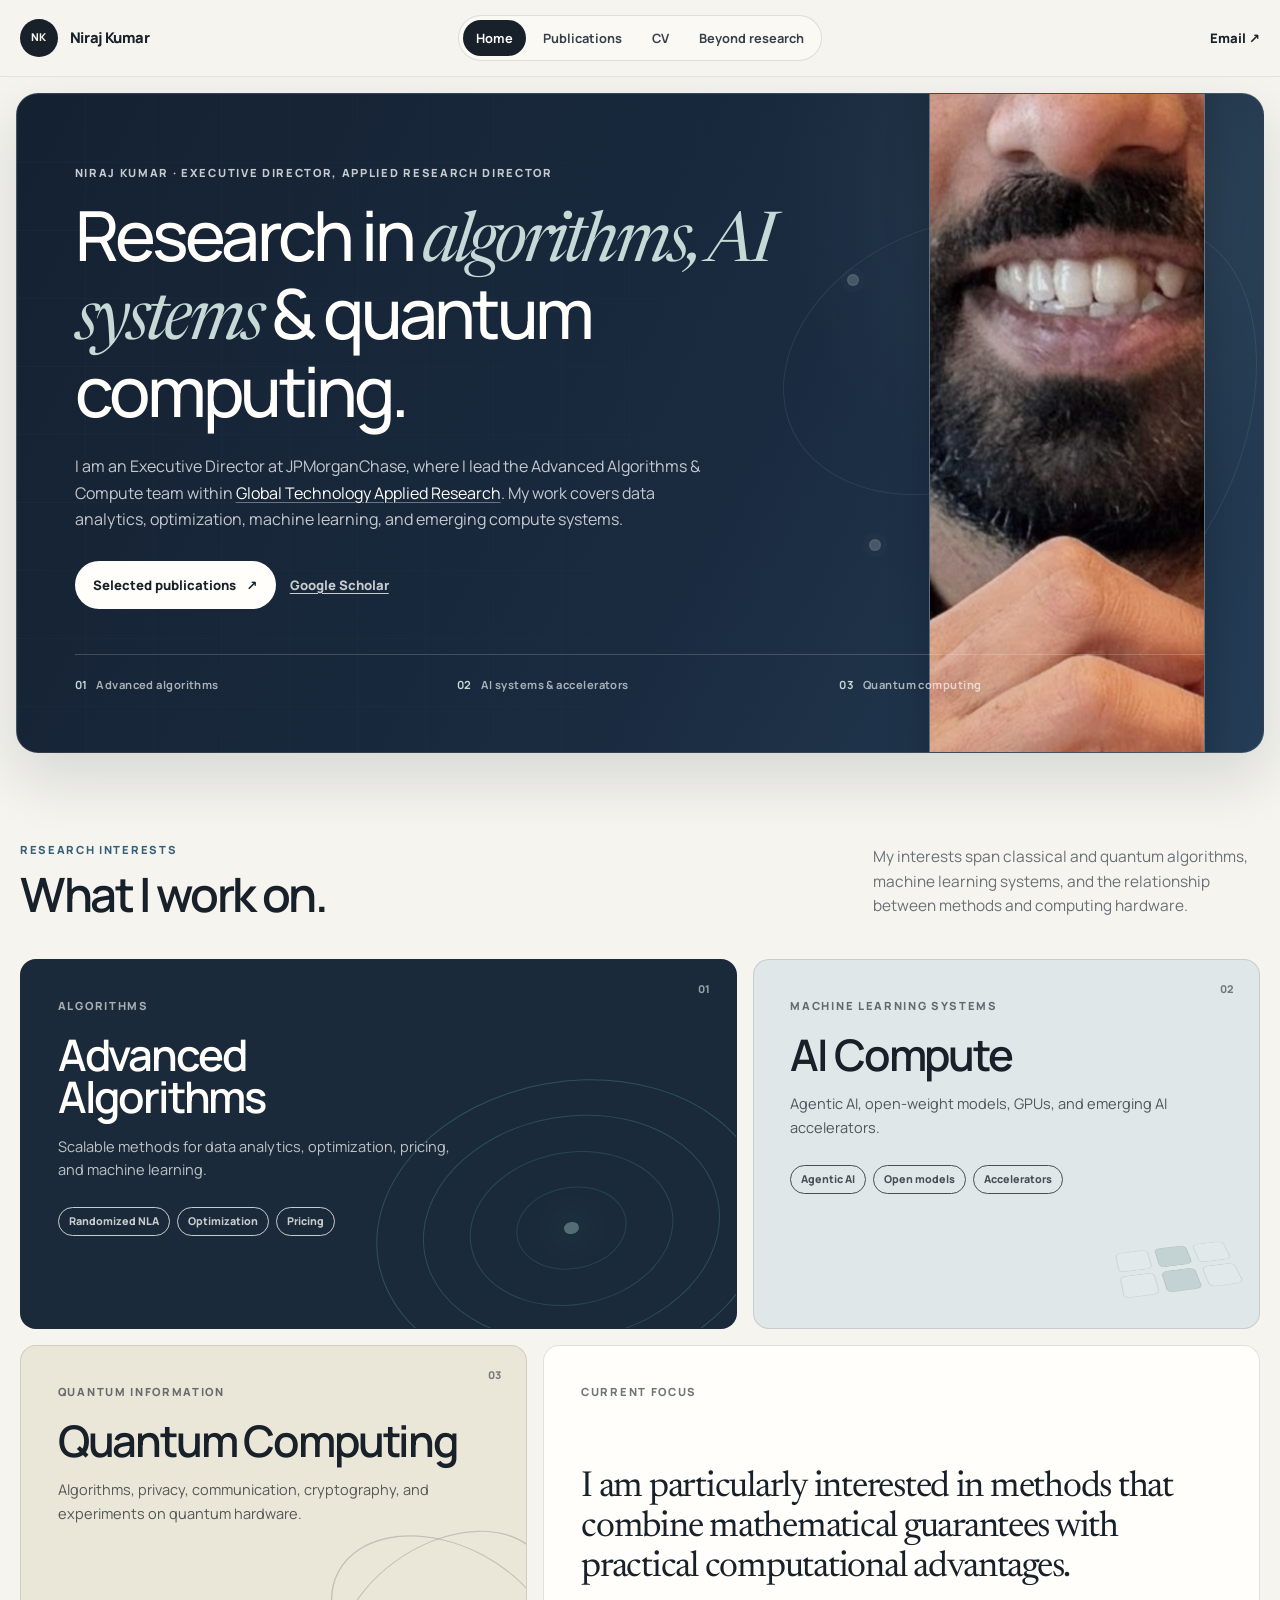
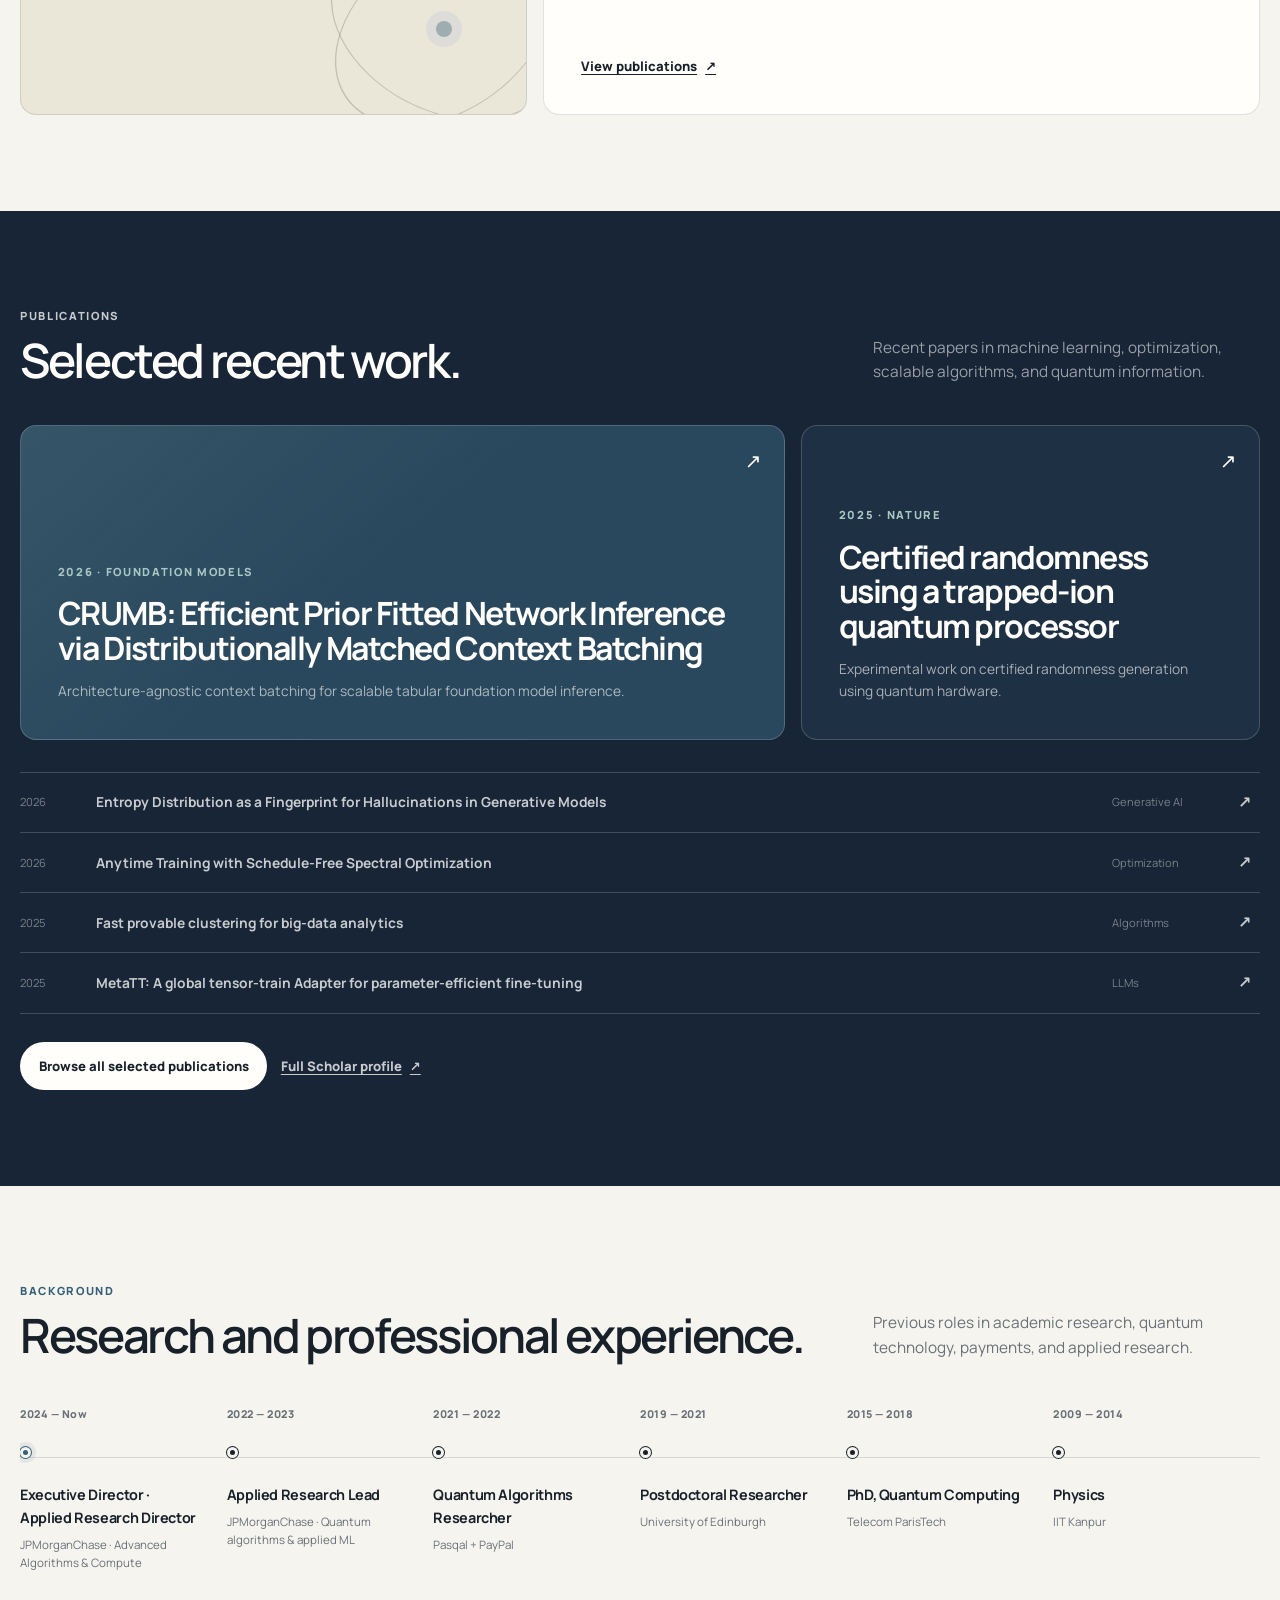
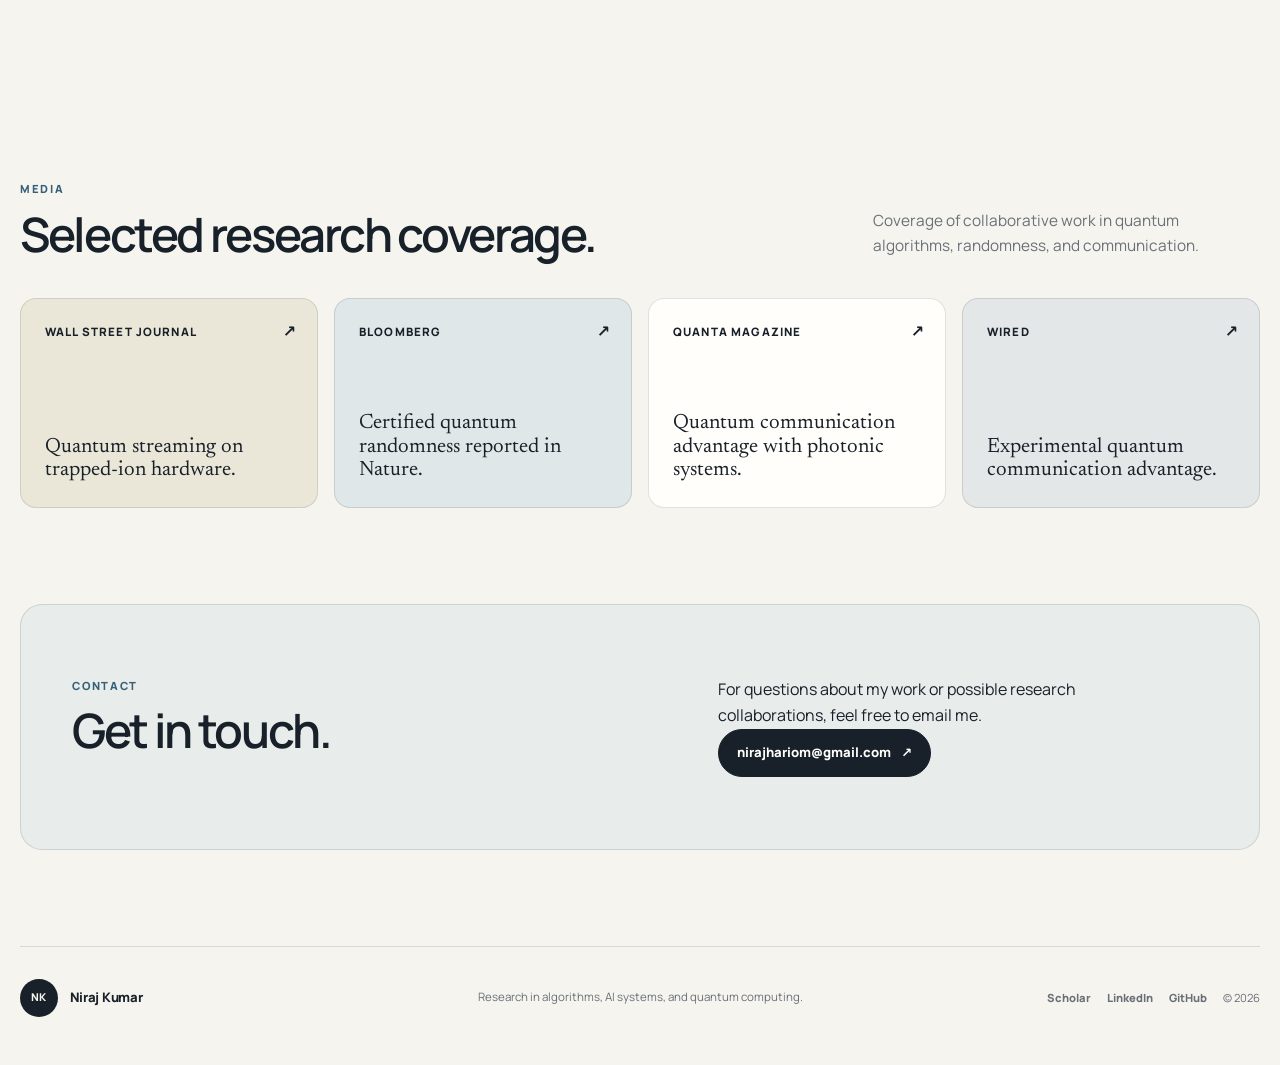
==== commit 0bd2f09a: "Refine interior typography and update portrait" ====
--- a/index.html
+++ b/index.html
@@ -21,7 +21,7 @@
       "@id": "https://nirajkumar92.github.io/#niraj-kumar",
       "name": "Niraj Kumar",
       "url": "https://nirajkumar92.github.io/",
-      "image": "https://nirajkumar92.github.io/assets/headshot.jpg",
+      "image": "https://nirajkumar92.github.io/assets/pic.jpg",
       "jobTitle": "Executive Director, Applied Research Director",
       "worksFor": {
         "@type": "Organization",
@@ -65,7 +65,7 @@
   <link rel="preconnect" href="https://fonts.googleapis.com">
   <link rel="preconnect" href="https://fonts.gstatic.com" crossorigin>
   <link href="https://fonts.googleapis.com/css2?family=Manrope:wght@400;500;600;700;800&amp;family=Newsreader:opsz,wght@6..72,400;6..72,500&amp;display=swap" rel="stylesheet">
-  <link rel="stylesheet" href="/assets/style.css?v=20260720">
+  <link rel="stylesheet" href="/assets/style.css?v=20260720-2">
   <script src="/assets/site.js?v=20260719" defer></script>
 </head>
 
@@ -117,7 +117,7 @@
 
         <aside class="hero-portrait" aria-label="Profile summary">
           <div class="portrait-frame">
-            <img src="assets/headshot.jpg" alt="Portrait of Niraj Kumar" width="400" height="400" decoding="async" fetchpriority="high">
+            <img src="assets/pic.jpg" alt="Portrait of Niraj Kumar" width="2304" height="3072" decoding="async" fetchpriority="high">
             <div class="portrait-caption">
               <span>Based in New York</span>
             </div>
--- a/assets/style.css
+++ b/assets/style.css
@@ -1981,6 +1981,7 @@
 }
 
 .page-hero {
+  padding: clamp(2.25rem, 4.5vw, 4.5rem);
   background:
     radial-gradient(circle at 88% 12%, rgba(169, 199, 195, 0.11), transparent 18rem),
     linear-gradient(125deg, #172536 0%, #29445b 100%);
@@ -1991,7 +1992,15 @@
 }
 
 .page-hero h1 {
-  font-size: clamp(3rem, 6.5vw, 5.8rem);
+  max-width: 760px;
+  font-size: clamp(2.75rem, 4.6vw, 4.55rem);
+  line-height: 1.02;
+}
+
+.page-hero .lede {
+  max-width: 720px;
+  font-size: clamp(1.02rem, 1.5vw, 1.28rem);
+  line-height: 1.45;
 }
 
 .info-card,
@@ -2015,6 +2024,14 @@
     font-size: clamp(2.75rem, 11vw, 4.15rem);
   }
 
+  .page-hero h1 {
+    font-size: clamp(2.5rem, 9vw, 3.35rem);
+  }
+
+  .page-hero .lede {
+    font-size: 1.04rem;
+  }
+
   .portrait-frame,
   .hero-panel:hover .portrait-frame {
     width: 210px;
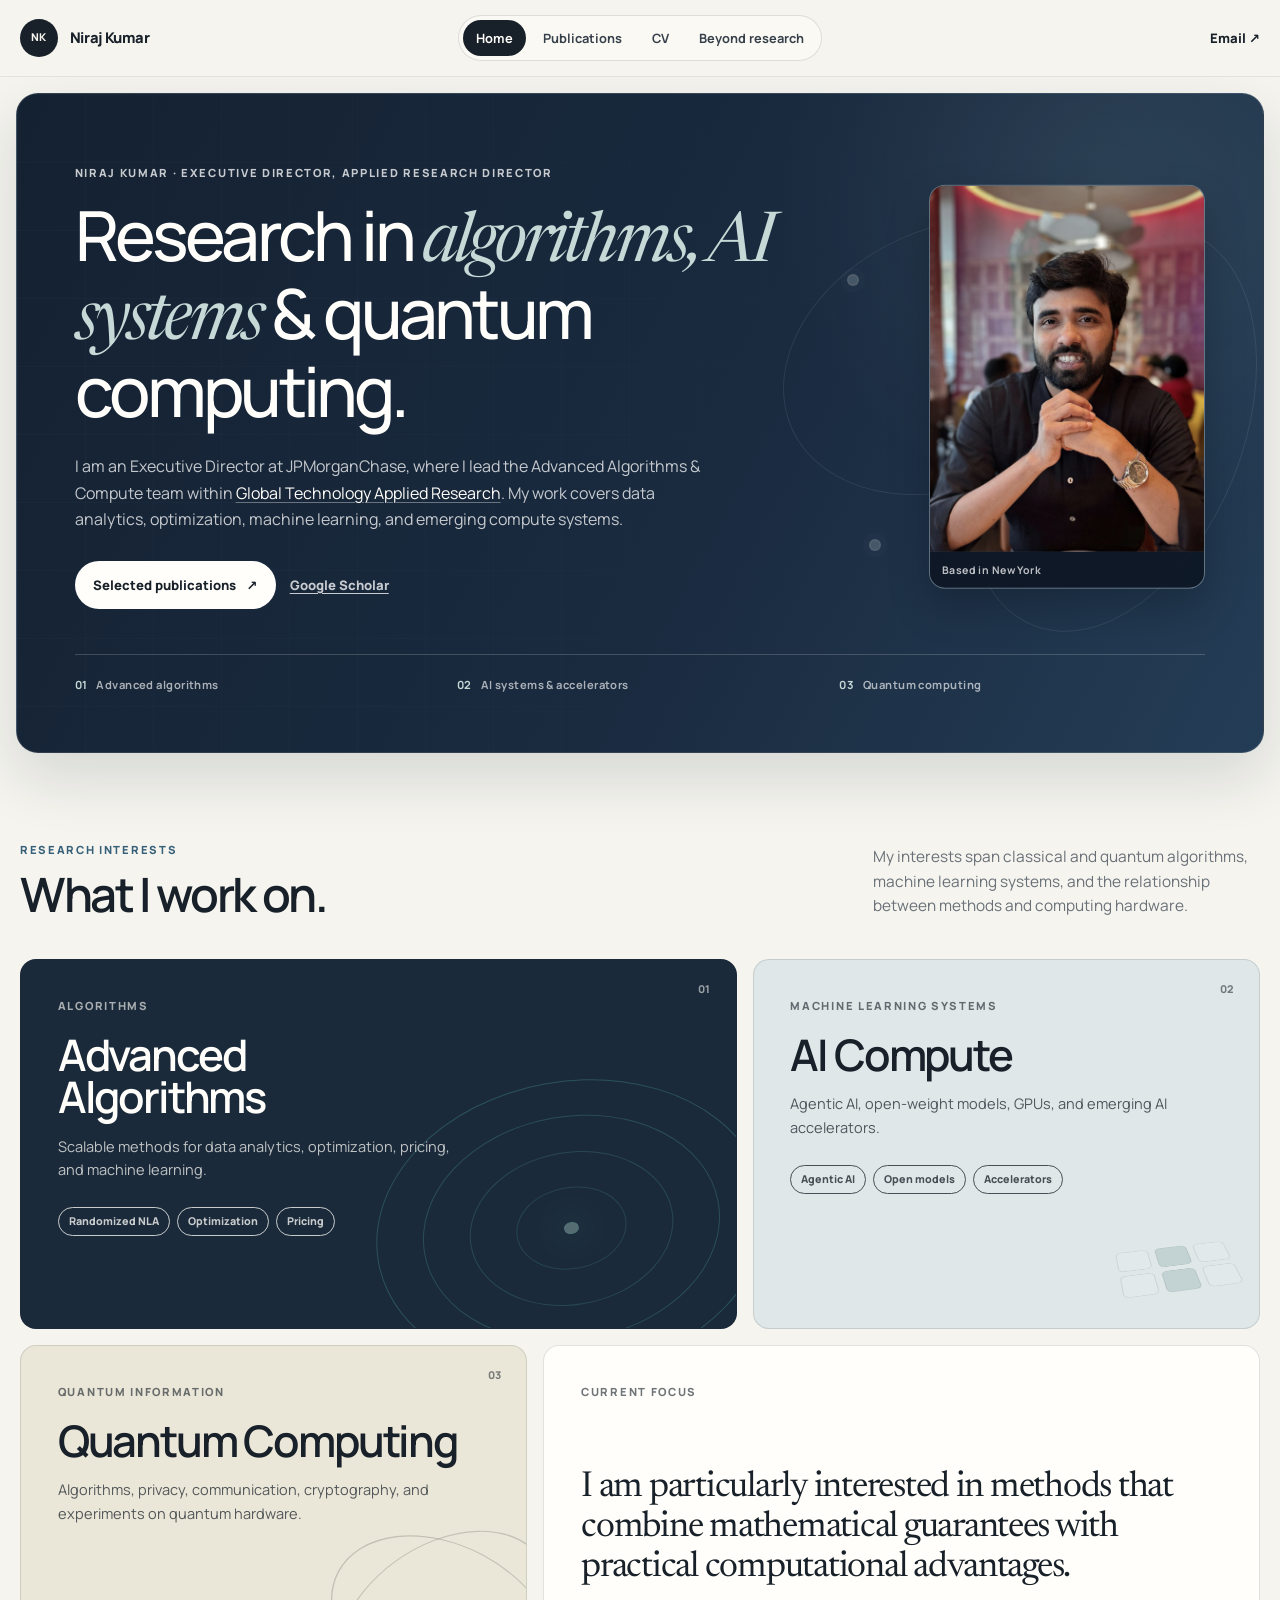
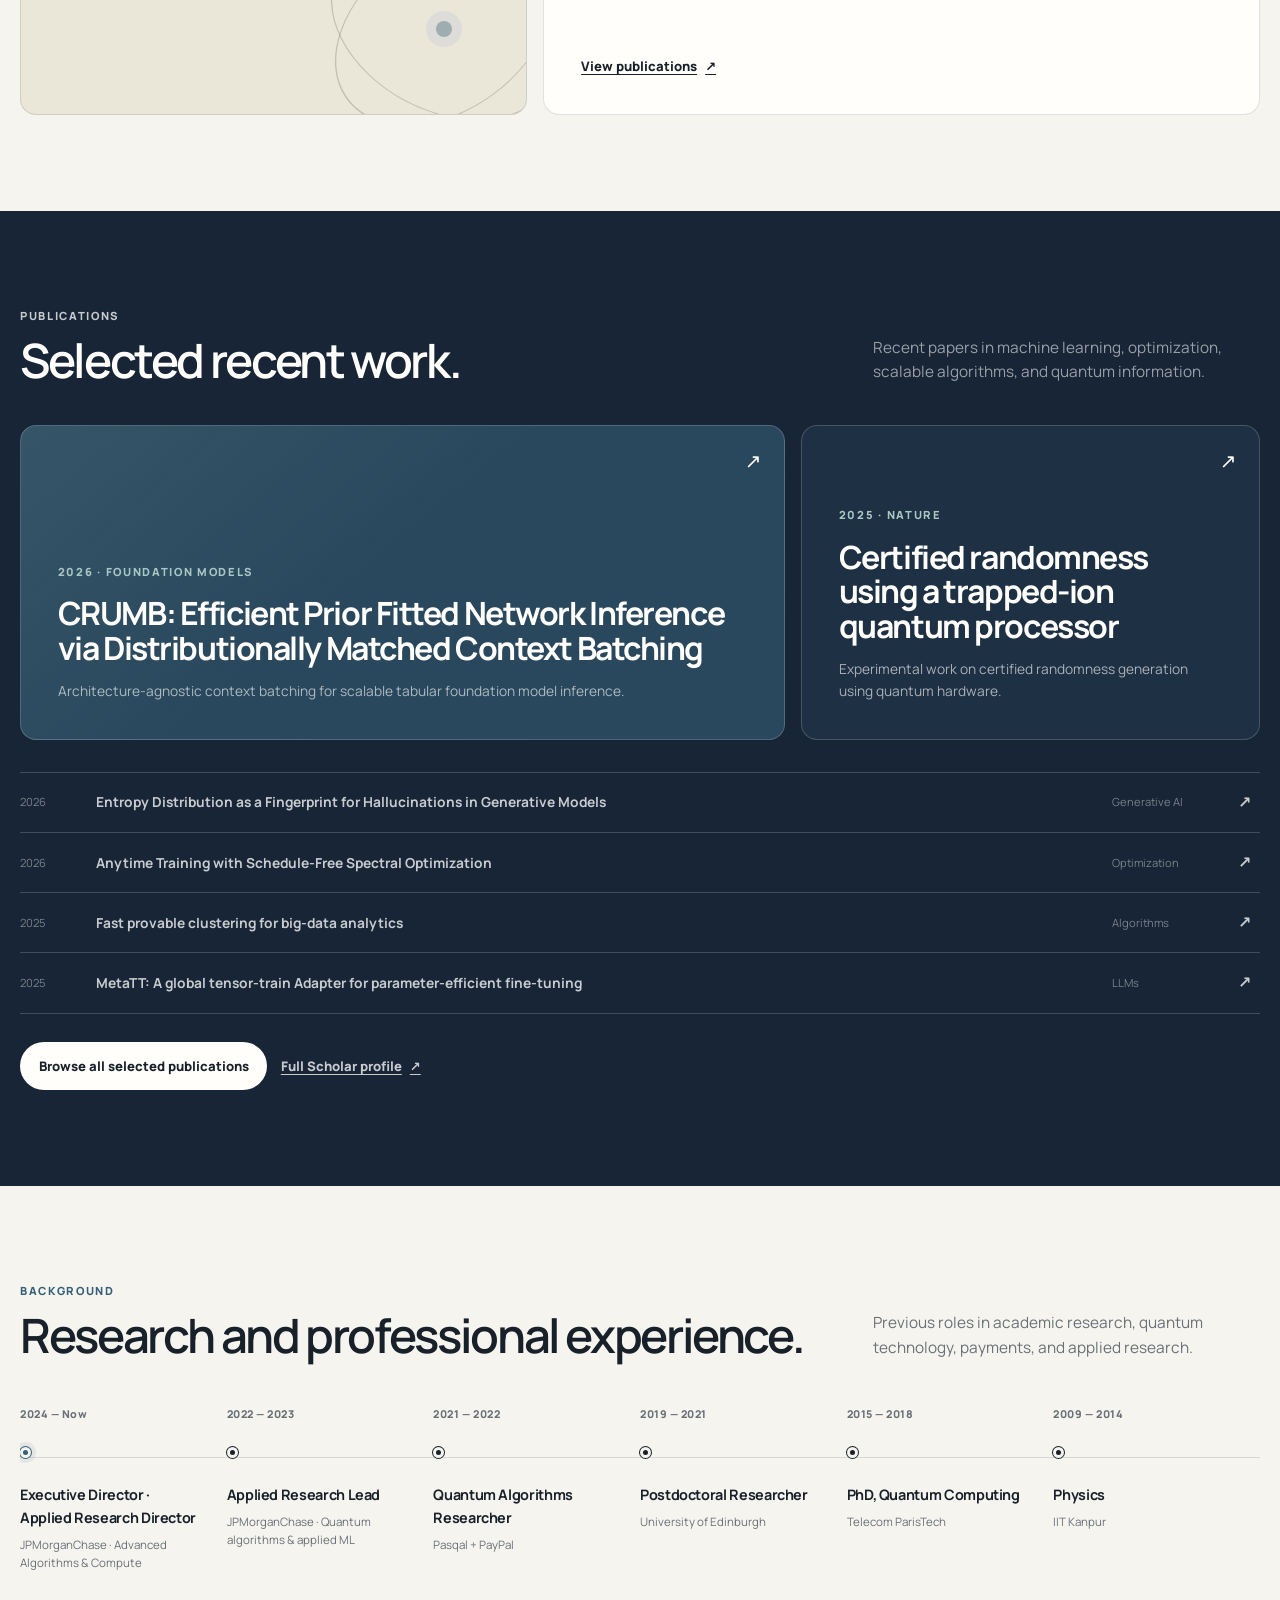
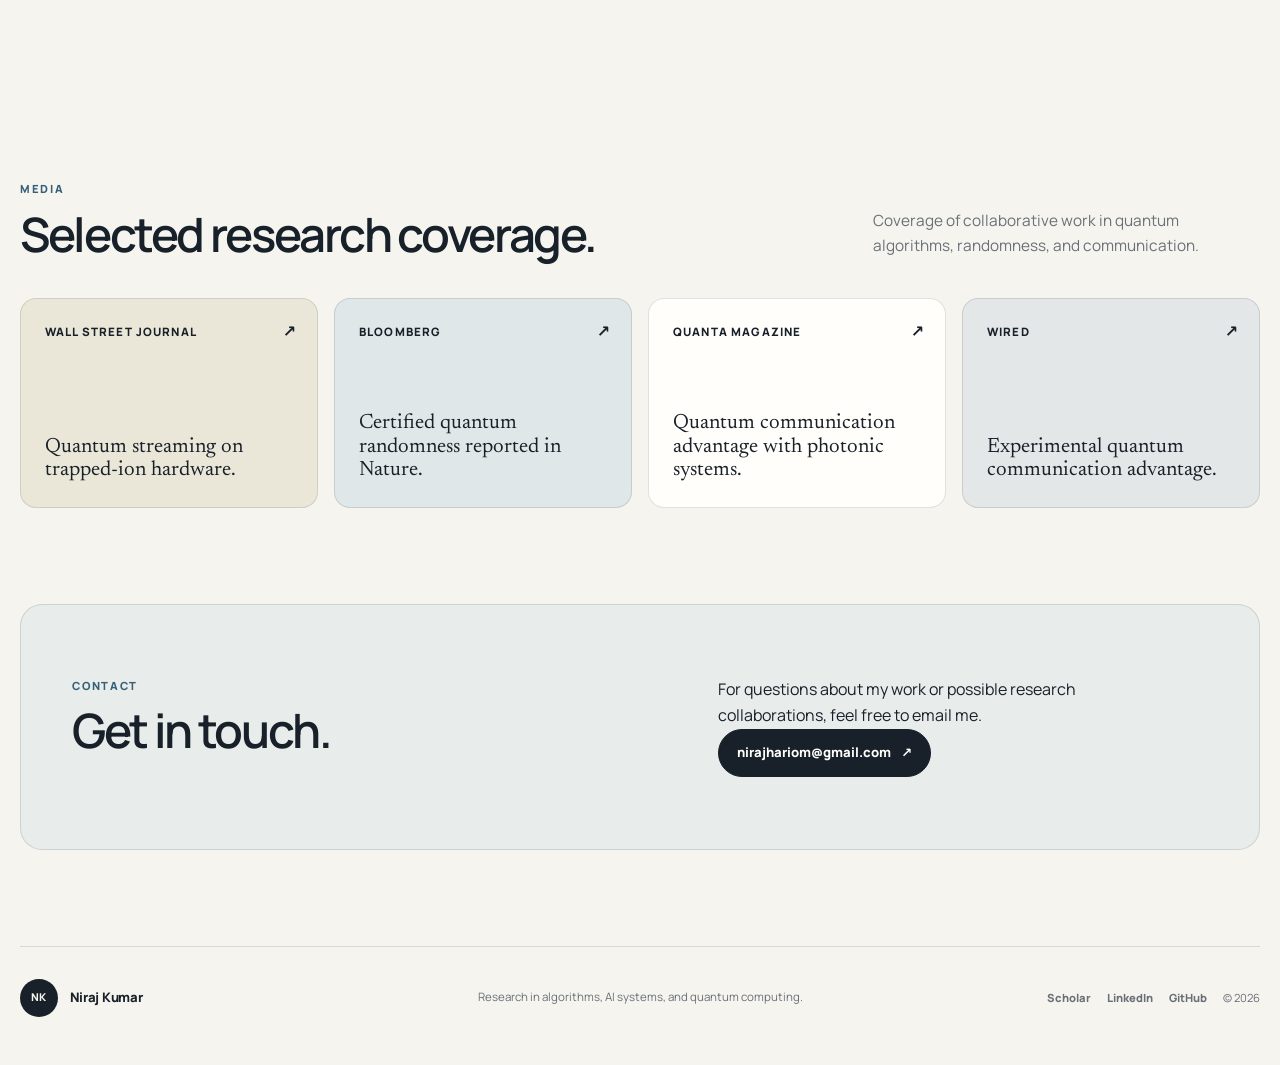
==== commit 3519c8c5: "Fix portrait sizing across viewports" ====
--- a/index.html
+++ b/index.html
@@ -21,7 +21,7 @@
       "@id": "https://nirajkumar92.github.io/#niraj-kumar",
       "name": "Niraj Kumar",
       "url": "https://nirajkumar92.github.io/",
-      "image": "https://nirajkumar92.github.io/assets/pic.jpg",
+      "image": "https://nirajkumar92.github.io/assets/niraj-kumar-portrait-2026.jpg",
       "jobTitle": "Executive Director, Applied Research Director",
       "worksFor": {
         "@type": "Organization",
@@ -65,7 +65,7 @@
   <link rel="preconnect" href="https://fonts.googleapis.com">
   <link rel="preconnect" href="https://fonts.gstatic.com" crossorigin>
   <link href="https://fonts.googleapis.com/css2?family=Manrope:wght@400;500;600;700;800&amp;family=Newsreader:opsz,wght@6..72,400;6..72,500&amp;display=swap" rel="stylesheet">
-  <link rel="stylesheet" href="/assets/style.css?v=20260720-2">
+  <link rel="stylesheet" href="/assets/style.css?v=20260720-3">
   <script src="/assets/site.js?v=20260719" defer></script>
 </head>
 
@@ -117,7 +117,7 @@
 
         <aside class="hero-portrait" aria-label="Profile summary">
           <div class="portrait-frame">
-            <img src="assets/pic.jpg" alt="Portrait of Niraj Kumar" width="2304" height="3072" decoding="async" fetchpriority="high">
+            <img src="assets/niraj-kumar-portrait-2026.jpg" alt="Portrait of Niraj Kumar" width="2304" height="3072" decoding="async" fetchpriority="high">
             <div class="portrait-caption">
               <span>Based in New York</span>
             </div>
--- a/assets/style.css
+++ b/assets/style.css
@@ -402,9 +402,11 @@
 }
 
 .portrait-frame img {
+  display: block;
   width: 100%;
-  aspect-ratio: 0.86;
-  object-fit: cover;
+  height: auto;
+  aspect-ratio: auto;
+  object-fit: contain;
   filter: saturate(0.82) contrast(1.04);
 }
 
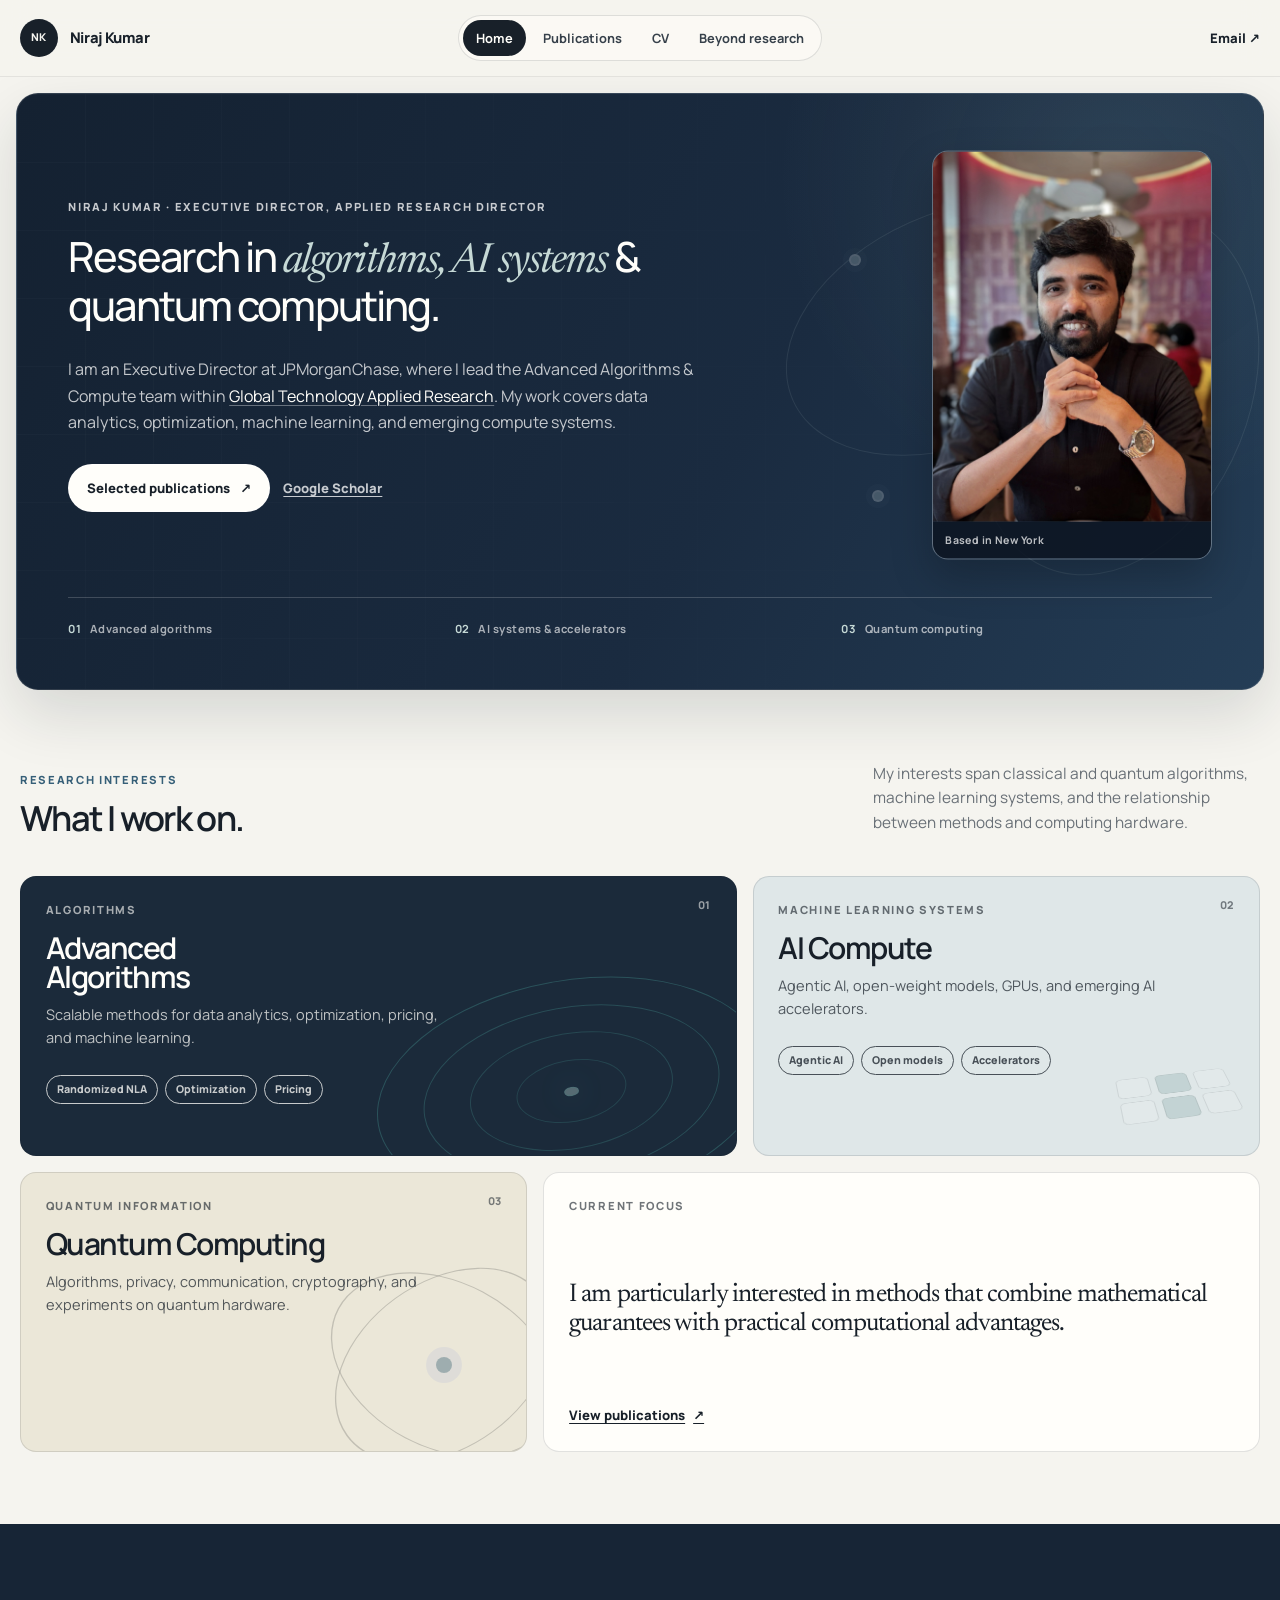
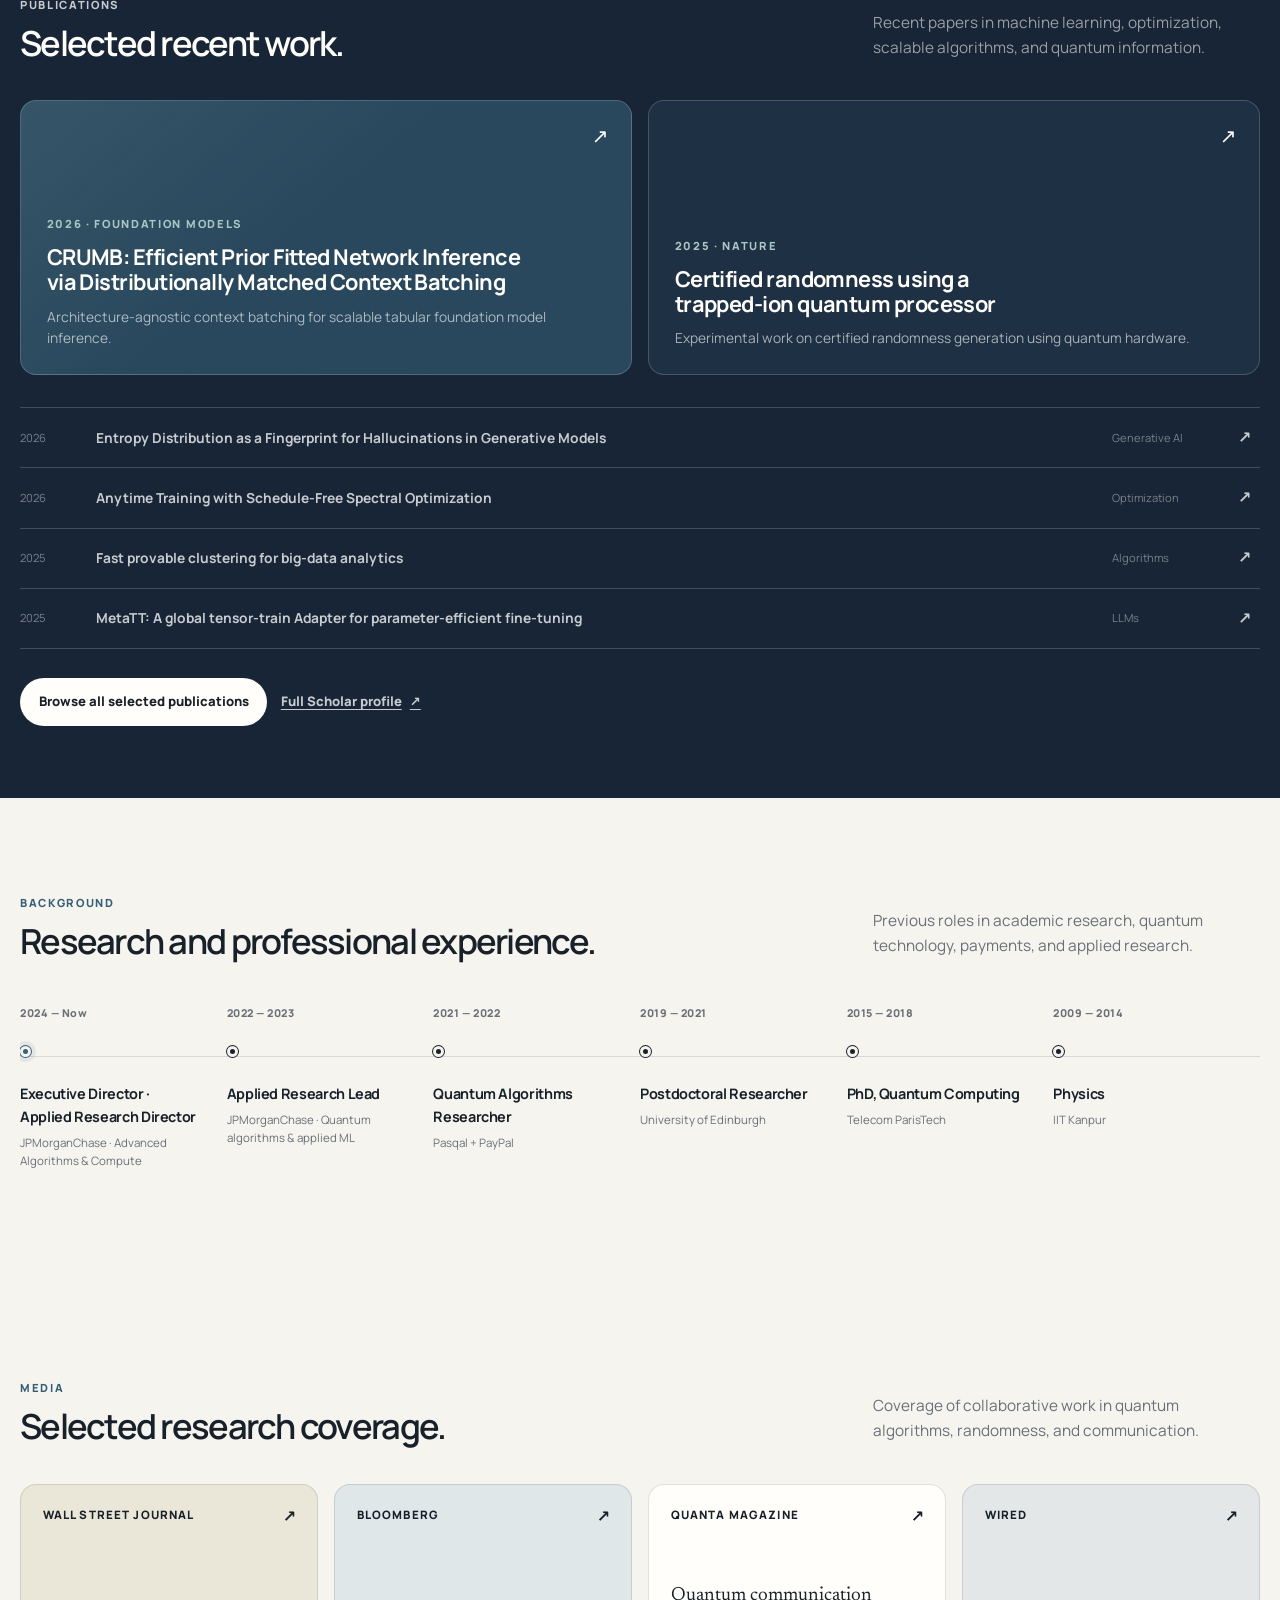
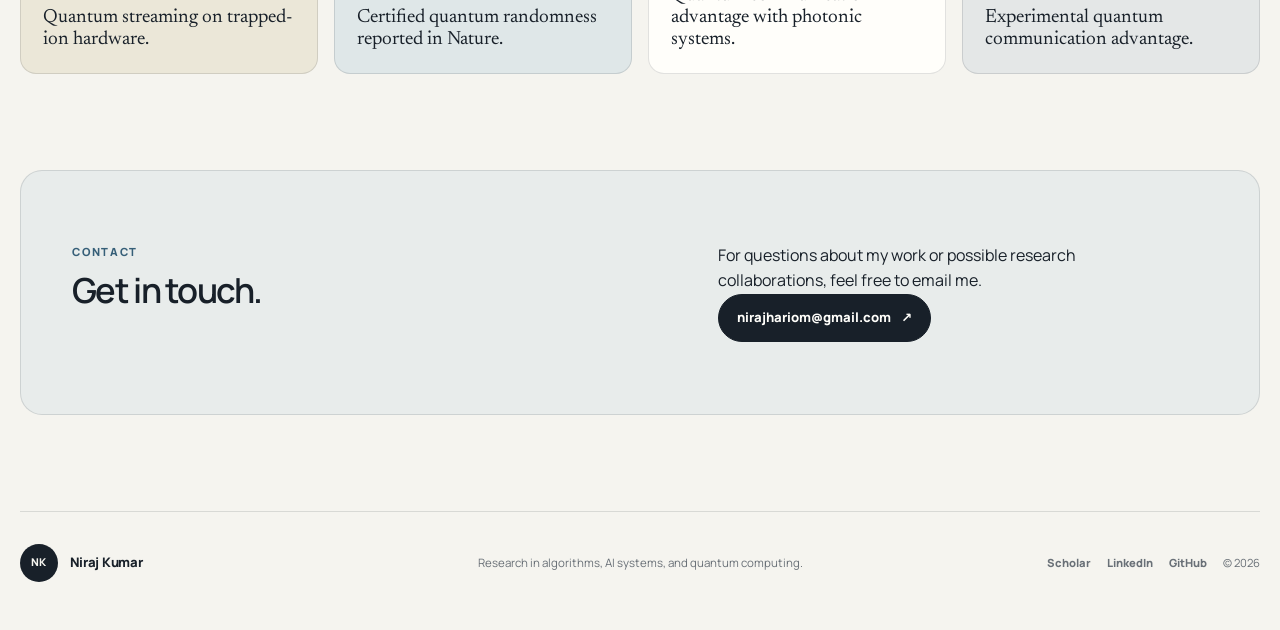
==== commit acd9bfc2: "Refine website typography and layouts" ====
--- a/index.html
+++ b/index.html
@@ -65,8 +65,8 @@
   <link rel="preconnect" href="https://fonts.googleapis.com">
   <link rel="preconnect" href="https://fonts.gstatic.com" crossorigin>
   <link href="https://fonts.googleapis.com/css2?family=Manrope:wght@400;500;600;700;800&amp;family=Newsreader:opsz,wght@6..72,400;6..72,500&amp;display=swap" rel="stylesheet">
-  <link rel="stylesheet" href="/assets/style.css?v=20260720-3">
-  <script src="/assets/site.js?v=20260719" defer></script>
+  <link rel="stylesheet" href="/assets/style.css?v=20260829-7">
+  <script src="/assets/site.js?v=20260829-1" defer></script>
 </head>
 
 <body class="home">
--- a/assets/style.css
+++ b/assets/style.css
@@ -789,7 +789,7 @@
 
 .featured-papers {
   display: grid;
-  grid-template-columns: 1.25fr 0.75fr;
+  grid-template-columns: repeat(2, minmax(0, 1fr));
   gap: 1rem;
 }
 
@@ -1759,8 +1759,8 @@
 }
 
 .hero-panel {
-  min-height: 660px;
-  padding: clamp(2.25rem, 4.5vw, 4.5rem);
+  min-height: 560px;
+  padding: clamp(2.1rem, 4vw, 4rem);
   background:
     radial-gradient(circle at 88% 14%, rgba(169, 199, 195, 0.11), transparent 21rem),
     linear-gradient(118deg, #142131 0%, #1a2b40 58%, #243d56 100%);
@@ -1777,10 +1777,10 @@
 }
 
 .hero-copy h1 {
-  max-width: 760px;
-  font-size: clamp(3rem, 5.4vw, 5.35rem);
-  letter-spacing: -0.055em;
-  line-height: 0.98;
+  max-width: 640px;
+  font-size: clamp(2.25rem, 3.25vw, 3.25rem);
+  letter-spacing: -0.045em;
+  line-height: 1.04;
 }
 
 .hero-copy h1 em {
@@ -1801,6 +1801,10 @@
   transform: translateY(-50%);
 }
 
+.hero-portrait {
+  min-height: 420px;
+}
+
 .portrait-frame img {
   filter: saturate(0.75) contrast(1.02);
 }
@@ -1830,17 +1834,19 @@
 
 .section-heading h2,
 .contact-panel h2 {
-  font-size: clamp(2.15rem, 3.7vw, 3.9rem);
+  font-size: clamp(1.9rem, 2.7vw, 2.8rem);
   letter-spacing: -0.05em;
   line-height: 1.03;
 }
 
 .research-section {
-  padding-top: 5.5rem;
+  padding-top: 4.5rem;
+  padding-bottom: 4.5rem;
 }
 
 .focus-panel {
-  min-height: 370px;
+  min-height: 280px;
+  padding: clamp(1.2rem, 2vw, 1.55rem);
   transition: transform 220ms var(--ease), box-shadow 220ms var(--ease);
 }
 
@@ -1867,7 +1873,8 @@
 }
 
 .panel-copy h3 {
-  font-size: clamp(1.9rem, 3.4vw, 3.5rem);
+  margin: 0.85rem 0 0.7rem;
+  font-size: clamp(1.65rem, 2.35vw, 2.4rem);
   letter-spacing: -0.05em;
   line-height: 0.98;
 }
@@ -1890,7 +1897,8 @@
 }
 
 .panel-principle blockquote {
-  font-size: clamp(1.75rem, 2.8vw, 2.85rem);
+  margin-block: 1.5rem;
+  font-size: clamp(1.5rem, 2vw, 2.05rem);
   line-height: 1.12;
 }
 
@@ -1899,13 +1907,14 @@
 }
 
 .papers-inner {
-  padding-top: 6rem;
-  padding-bottom: 6rem;
+  padding-top: 4.5rem;
+  padding-bottom: 4.5rem;
 }
 
 .featured-paper,
 .featured-paper-primary {
-  min-height: 315px;
+  min-height: 275px;
+  padding: clamp(1.3rem, 2vw, 1.7rem);
   background: #1e3043;
 }
 
@@ -1922,9 +1931,15 @@
 }
 
 .featured-paper h3 {
-  font-size: clamp(1.5rem, 2.5vw, 2.55rem);
-  letter-spacing: -0.045em;
-  line-height: 1.08;
+  margin: 0.75rem 0 0.65rem;
+  font-size: clamp(1.3rem, 1.7vw, 1.75rem);
+  letter-spacing: -0.025em;
+  line-height: 1.16;
+  text-wrap: balance;
+}
+
+.featured-paper p {
+  line-height: 1.55;
 }
 
 .paper-rows a:hover {
@@ -1937,12 +1952,13 @@
 }
 
 .press-tile {
-  min-height: 210px;
+  min-height: 190px;
+  padding: 1.35rem;
   transition: transform 220ms var(--ease), box-shadow 220ms var(--ease);
 }
 
 .press-tile p {
-  font-size: 1.3rem;
+  font-size: 1.2rem;
   line-height: 1.15;
 }
 
@@ -1983,7 +1999,7 @@
 }
 
 .page-hero {
-  padding: clamp(2.25rem, 4.5vw, 4.5rem);
+  padding: clamp(2rem, 3.5vw, 3.5rem);
   background:
     radial-gradient(circle at 88% 12%, rgba(169, 199, 195, 0.11), transparent 18rem),
     linear-gradient(125deg, #172536 0%, #29445b 100%);
@@ -1994,15 +2010,25 @@
 }
 
 .page-hero h1 {
-  max-width: 760px;
-  font-size: clamp(2.75rem, 4.6vw, 4.55rem);
+  max-width: 640px;
+  font-size: clamp(1.9rem, 2.7vw, 2.65rem);
+  letter-spacing: -0.04em;
   line-height: 1.02;
 }
 
 .page-hero .lede {
   max-width: 720px;
-  font-size: clamp(1.02rem, 1.5vw, 1.28rem);
+  font-size: clamp(0.98rem, 1.3vw, 1.16rem);
   line-height: 1.45;
+}
+
+/* Keep the first publication cards in the initial viewport. */
+.publications-page .page-hero {
+  padding-block: clamp(2.5rem, 3.5vw, 3.5rem);
+}
+
+.publications-page .page-shell {
+  padding-top: 2rem;
 }
 
 .info-card,
@@ -2023,15 +2049,27 @@
   }
 
   .hero-copy h1 {
-    font-size: clamp(2.75rem, 11vw, 4.15rem);
+    font-size: clamp(2.15rem, 7.8vw, 2.65rem);
+  }
+
+  .hero-portrait {
+    min-height: 350px;
   }
 
   .page-hero h1 {
-    font-size: clamp(2.5rem, 9vw, 3.35rem);
+    font-size: clamp(1.85rem, 6.2vw, 2.3rem);
   }
 
   .page-hero .lede {
-    font-size: 1.04rem;
+    font-size: 0.98rem;
+  }
+
+  .publications-page .page-hero {
+    padding-block: 2rem;
+  }
+
+  .publications-page .page-shell {
+    padding-top: 1.5rem;
   }
 
   .portrait-frame,
@@ -2041,7 +2079,7 @@
   }
 
   .focus-panel {
-    min-height: 340px;
+    min-height: 270px;
   }
 }
 
@@ -2051,19 +2089,23 @@
   }
 
   .hero-copy h1 {
-    font-size: clamp(2.55rem, 12vw, 3.7rem);
+    font-size: clamp(2rem, 8.8vw, 2.5rem);
+  }
+
+  .hero-portrait {
+    min-height: 310px;
   }
 
   .section-heading h2,
   .contact-panel h2 {
-    font-size: 2.35rem;
+    font-size: 1.9rem;
   }
 
   .panel-copy h3 {
-    font-size: 2.4rem;
+    font-size: 1.95rem;
   }
 
   .panel-principle blockquote {
-    font-size: 1.8rem;
-  }
-}
+    font-size: 1.55rem;
+  }
+}
